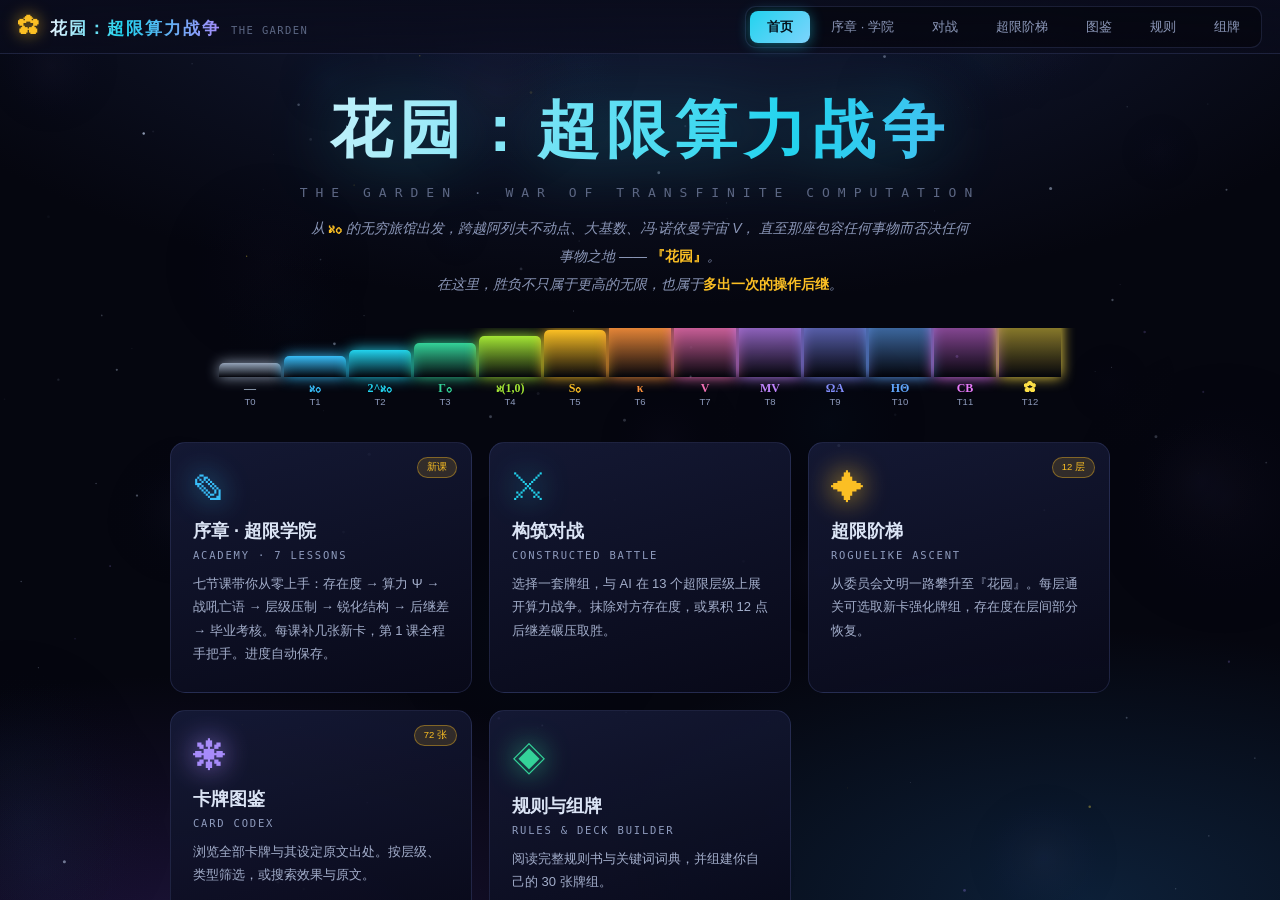
==== index.html @ df401ab4 "花园 · 超限算力战争：纯前端卡牌游戏完整源码 - 多文件开发版（index.html + js/ + css/ + assets/） - 单文件版 garden-standalone.html（可 " ====
<!DOCTYPE html>
<html lang="zh-CN">
<head>
<meta charset="UTF-8">
<meta name="viewport" content="width=device-width, initial-scale=1.0, maximum-scale=1.0, user-scalable=no">
<title>花园：超限算力战争 · The Garden</title>
<meta name="description" content="改编自「花园」系列设定集的超限层级卡牌对战游戏。从 ℵ₀ 攀升至『花园』，用层级压制与操作后继碾压对手。">
<link rel="stylesheet" href="css/main.css">
<link rel="stylesheet" href="css/cards.css">
<link rel="stylesheet" href="css/effects.css">
<link rel="stylesheet" href="css/motion.css">
</head>
<body>

<canvas id="stardust"></canvas>

<div id="app">

  <!-- ==================== 顶栏 ==================== -->
  <div class="topbar">
    <div class="brand">
      <span class="glyph">✿</span>
      <h1>花园：超限算力战争</h1>
      <span class="sub">THE GARDEN</span>
    </div>
    <nav class="navtabs">
      <button class="navtab on" data-view="home">首页</button>
      <button class="navtab" data-view="academy">序章 · 学院</button>
      <button class="navtab" data-view="battle">对战</button>
      <button class="navtab" data-view="tower">超限阶梯</button>
      <button class="navtab" data-view="codex">图鉴</button>
      <button class="navtab" data-view="rules">规则</button>
      <button class="navtab" data-view="builder">组牌</button>
    </nav>
  </div>

  <!-- ==================== 首页 ==================== -->
  <div class="view on view-home" id="viewHome">
    <div id="homeBody"></div>
  </div>

  <!-- ==================== 对战 ==================== -->
  <div class="view" id="viewBattle">
    <div class="arena">
      <div class="arena-main">

        <!-- 对手状态 -->
        <div class="pstat foe" id="pstatFoe"></div>

        <div class="board-wrap">
          <!-- 对手战场 -->
          <div class="board foe" id="boardFoe"></div>

          <!-- 后继天平 -->
          <div id="successorBeam">
            <div class="beam">
              <div class="beam-title">后 继 差 · 达 到 12 即 碾 压 获 胜</div>
              <div class="beam-track"></div>
              <div class="beam-side l" id="beamL"></div>
              <div class="beam-side r" id="beamR"></div>
              <div class="beam-zero"></div>
              <div class="beam-cap l" id="beamCapL">0</div>
              <div class="beam-cap r" id="beamCapR">0</div>
            </div>
          </div>

          <!-- 我方战场 -->
          <div class="board mine" id="boardMine"></div>
        </div>

        <!-- 我方状态 -->
        <div class="pstat mine" id="pstatMine"></div>

        <!-- 手牌 -->
        <div class="hand-dock">
          <div class="hand" id="hand"></div>
        </div>

        <!-- 操作区 -->
        <div class="action-dock" id="actionDock"></div>
      </div>

      <!-- 侧栏日志 -->
      <aside class="sidebar">
        <div class="side-head">
          <span>战 斗 记 录</span>
          <span style="font-size:9px;color:var(--txt-mut)">Ψ 算力</span>
        </div>
        <div class="log-list" id="logList"></div>
        <div class="side-foot">
          <button class="btn sm" onclick="openRulesQuick()">规则速查</button>
          <button class="btn sm" onclick="showKeywordHelp()">关键词</button>
        </div>
      </aside>
    </div>
  </div>

  <!-- ==================== 序章 · 超限学院 ==================== -->
  <div class="view view-tower" id="viewAcademy">
    <div id="academyHead" class="tower-head"></div>
    <div class="tower-path" id="academyPath"></div>
  </div>

  <!-- ==================== 超限阶梯 ==================== -->
  <div class="view view-tower" id="viewTower">
    <div id="towerHead" class="tower-head"></div>
    <div class="tower-path" id="towerPath"></div>
  </div>

  <!-- ==================== 图鉴 ==================== -->
  <div class="view view-codex" id="viewCodex">
    <div class="codex-bar" id="codexBar"></div>
    <div class="codex-grid" id="codexGrid"></div>
  </div>

  <!-- ==================== 规则 ==================== -->
  <div class="view view-codex" id="viewRules">
    <div id="rulebookBody" style="max-width:820px;margin:0 auto;padding-bottom:40px"></div>
  </div>

  <!-- ==================== 组牌 ==================== -->
  <div class="view" id="viewBuilder">
    <div class="deck-builder">
      <div class="pool-col">
        <div class="deck-head">
          <div>
            <div class="page-title">卡 池</div>
            <div class="page-desc">点击加入牌组（同卡最多 3 张）· 右键查看详情</div>
          </div>
          <div class="btn-row">
            <button class="btn sm" onclick="Builder.preset('silver')">银之网预设</button>
            <button class="btn sm" onclick="Builder.preset('grammar')">语法宇宙预设</button>
            <button class="btn sm" onclick="Builder.preset('garden')">花园神祇预设</button>
          </div>
        </div>
        <div class="pool-bar" id="builderBar"></div>
        <div class="pool-grid" id="builderPool"></div>
      </div>
      <div class="deck-panel">
        <div class="deck-head">
          <div class="page-title">我 的 牌 组</div>
          <div class="deck-count" id="builderCount">0 / 30</div>
        </div>
        <div class="deck-list" id="builderDeck"></div>
        <div class="deck-stats" id="builderStats"></div>
        <div class="deck-actions">
          <button class="btn sm" onclick="Builder.clear()">清空</button>
          <button class="btn sm" onclick="Builder.save();toast('牌组已保存','good')">保存</button>
          <button class="btn sm primary" onclick="showView('battle');openDeckSelect();">用此牌组对战</button>
        </div>
      </div>
    </div>
  </div>

</div><!-- /#app -->

<!-- 通用容器 -->
<div id="toastBox"></div>
<div id="modalMask" class="modal-mask"></div>
<div id="endOverlay" class="overlay-end">
  <div class="end-box" id="endBox"></div>
</div>

<!-- 脚本 -->
<script src="js/data/cards.js"></script>
<script src="js/core/engine.js"></script>
<script src="js/core/ai.js"></script>
<script src="js/art/procedural.js"></script>
<script src="js/ui/render.js"></script>
<script src="js/ui/battle.js"></script>
<script src="js/ui/codex.js"></script>
<script src="js/core/roguelike.js"></script>
<script src="js/core/academy.js"></script>
<script src="js/ui/motion.js"></script>
<script src="js/ui/coach.js"></script>
<script src="js/main.js"></script>

<script>
/* 侧栏快捷功能 */
function openRulesQuick() {
  const wrap = document.createElement('div');
  RULES.forEach(r => {
    const b = document.createElement('div');
    b.className = 'rule-block';
    b.innerHTML = '<h4>' + r.title + '</h4><p>' + r.body.replace(/【(.+?)】/g, '<b>$1</b>') + '</p>';
    wrap.appendChild(b);
  });
  openModal('规则速查', wrap);
}
function showKeywordHelp() {
  const wrap = document.createElement('div');
  const g = document.createElement('div');
  g.className = 'kw-list';
  Object.keys(KEYWORDS).forEach(k => {
    const i = document.createElement('div');
    i.className = 'kw-item';
    i.innerHTML = '<div class="k">' + k + '</div><div class="d">' + KEYWORDS[k] + '</div>';
    g.appendChild(i);
  });
  wrap.appendChild(g);
  openModal('关键词词典', wrap);
}
</script>

</body>
</html>
---- css/main.css ----
/* ============================================================
   《花园：超限算力战争》 主样式
   ============================================================ */

:root {
  --void:        #05060f;
  --void-2:      #0a0a1c;
  --panel:       rgba(14, 16, 34, 0.82);
  --panel-solid: #0e1022;
  --line:        rgba(120, 140, 220, 0.18);
  --line-bright: rgba(140, 170, 255, 0.42);

  --cyan:   #22d3ee;
  --violet: #a78bfa;
  --gold:   #fbbf24;
  --rose:   #fb7185;
  --green:  #34d399;

  --txt:     #dbe4f5;
  --txt-dim: #8b97b8;
  --txt-mut: #5c6784;

  --shadow-lo: 0 2px 12px rgba(0, 0, 0, .5);
  --shadow-hi: 0 12px 40px rgba(0, 0, 0, .65);
  --glow-cyan: 0 0 22px rgba(34, 211, 238, .45);

  --font-cn: "PingFang SC", "Hiragino Sans GB", "Microsoft YaHei", "Source Han Sans SC", "Noto Sans CJK SC", sans-serif;
  --font-math: "Cambria Math", "Latin Modern Math", "Times New Roman", Georgia, serif;
  --font-num: "SF Mono", "JetBrains Mono", Menlo, Consolas, monospace;
}

* { box-sizing: border-box; margin: 0; padding: 0; -webkit-tap-highlight-color: transparent; }

html, body {
  height: 100%;
  background: var(--void);
  color: var(--txt);
  font-family: var(--font-cn);
  overflow: hidden;
  font-size: 14px;
  -webkit-font-smoothing: antialiased;
}

body {
  background:
    radial-gradient(ellipse 120% 80% at 50% -10%, #17203f 0%, transparent 55%),
    radial-gradient(ellipse 90% 60% at 15% 105%, #1c1338 0%, transparent 50%),
    radial-gradient(ellipse 90% 60% at 85% 100%, #0d2038 0%, transparent 50%),
    var(--void);
}

#stardust { position: fixed; inset: 0; z-index: 0; pointer-events: none; opacity: .85; }
#app { position: relative; z-index: 1; height: 100%; display: flex; flex-direction: column; }

/* ============================ 顶栏 ============================ */
.topbar {
  height: 54px; flex: 0 0 54px;
  display: flex; align-items: center; gap: 18px;
  padding: 0 18px;
  background: linear-gradient(180deg, rgba(10, 12, 28, .96), rgba(10, 12, 28, .72));
  border-bottom: 1px solid var(--line);
  backdrop-filter: blur(14px);
  z-index: 40;
}
.brand { display: flex; align-items: baseline; gap: 10px; user-select: none; }
.brand .glyph {
  font-size: 22px; color: var(--gold);
  text-shadow: 0 0 16px rgba(251, 191, 36, .7);
  animation: bloom 5s ease-in-out infinite;
}
@keyframes bloom {
  0%, 100% { text-shadow: 0 0 14px rgba(251,191,36,.55); transform: rotate(0deg) scale(1); }
  50%      { text-shadow: 0 0 26px rgba(251,191,36,.95); transform: rotate(8deg) scale(1.09); }
}
.brand h1 {
  font-size: 17px; font-weight: 700; letter-spacing: 2px;
  background: linear-gradient(92deg, #e8f4ff, var(--cyan) 42%, var(--violet));
  -webkit-background-clip: text; background-clip: text; -webkit-text-fill-color: transparent;
}
.brand .sub { font-size: 10.5px; color: var(--txt-mut); letter-spacing: 1.4px; font-family: var(--font-num); }

.navtabs { display: flex; gap: 4px; margin-left: auto; background: rgba(0,0,0,.35); padding: 4px; border-radius: 11px; border: 1px solid var(--line); }
.navtab {
  padding: 7px 17px; border-radius: 8px; cursor: pointer; font-size: 13px;
  color: var(--txt-dim); border: none; background: transparent; font-family: inherit;
  transition: all .2s; white-space: nowrap;
}
.navtab:hover { color: var(--txt); background: rgba(255,255,255,.05); }
.navtab.on {
  color: #04121c; font-weight: 700;
  background: linear-gradient(135deg, var(--cyan), #7dd3fc);
  box-shadow: 0 2px 14px rgba(34,211,238,.4);
}

/* ============================ 通用按钮 ============================ */
.btn {
  padding: 9px 20px; border-radius: 9px; cursor: pointer;
  font-size: 13px; font-family: inherit; font-weight: 600;
  border: 1px solid var(--line-bright);
  background: linear-gradient(180deg, rgba(45,55,95,.85), rgba(24,30,58,.85));
  color: var(--txt); transition: all .18s; letter-spacing: .5px;
}
.btn:hover { border-color: var(--cyan); box-shadow: 0 0 16px rgba(34,211,238,.3); transform: translateY(-1px); }
/* 按下要有「沉下去」的实感 —— 只是回到原位，会让人不确定到底点没点上 */
.btn:active { transform: translateY(1px) scale(.975); }
.btn.primary {
  background: linear-gradient(135deg, var(--cyan), #0ea5e9);
  color: #04121c; border-color: transparent;
  box-shadow: 0 3px 18px rgba(34,211,238,.42);
}
.btn.primary:hover { box-shadow: 0 5px 26px rgba(34,211,238,.62); }
.btn.gold {
  background: linear-gradient(135deg, var(--gold), #f59e0b);
  color: #26170a; border-color: transparent;
  box-shadow: 0 3px 18px rgba(251,191,36,.4);
}
.btn.danger { background: linear-gradient(135deg, #be123c, #881337); color: #ffe4e6; border-color: transparent; }
.btn.sm { padding: 5px 12px; font-size: 11.5px; border-radius: 7px; }
.btn:disabled { opacity: .4; cursor: not-allowed; transform: none !important; box-shadow: none !important; }

/* ============================ 视图容器 ============================ */
.view {
  flex: 1; min-height: 0; display: none; position: relative;
  overflow-x: hidden; overflow-y: auto;
  overscroll-behavior: contain;
  scrollbar-width: thin;
  scrollbar-color: rgba(34,211,238,.42) rgba(255,255,255,.04);
}
.view.on { display: flex; flex-direction: column; }
/* 对战界面自行管理布局，禁用外层滚动 */
#viewBattle { overflow: hidden; }

/* ---------- 统一美化滚动条 ---------- */
.view::-webkit-scrollbar,
.pool-grid::-webkit-scrollbar,
.deck-list::-webkit-scrollbar,
.log-list::-webkit-scrollbar,
.modal-body::-webkit-scrollbar,
.codex-grid::-webkit-scrollbar {
  width: 9px; height: 9px;
}
.view::-webkit-scrollbar-track,
.pool-grid::-webkit-scrollbar-track,
.deck-list::-webkit-scrollbar-track,
.log-list::-webkit-scrollbar-track,
.modal-body::-webkit-scrollbar-track,
.codex-grid::-webkit-scrollbar-track {
  background: rgba(255,255,255,.035); border-radius: 6px;
}
.view::-webkit-scrollbar-thumb,
.pool-grid::-webkit-scrollbar-thumb,
.deck-list::-webkit-scrollbar-thumb,
.log-list::-webkit-scrollbar-thumb,
.modal-body::-webkit-scrollbar-thumb,
.codex-grid::-webkit-scrollbar-thumb {
  background: linear-gradient(180deg, rgba(34,211,238,.55), rgba(129,140,248,.5));
  border-radius: 6px; border: 2px solid transparent; background-clip: padding-box;
}
.view::-webkit-scrollbar-thumb:hover,
.pool-grid::-webkit-scrollbar-thumb:hover,
.deck-list::-webkit-scrollbar-thumb:hover,
.log-list::-webkit-scrollbar-thumb:hover,
.modal-body::-webkit-scrollbar-thumb:hover {
  background: linear-gradient(180deg, rgba(34,211,238,.9), rgba(129,140,248,.85));
  background-clip: padding-box;
}

/* ============================ 对战界面 ============================ */
.arena { flex: 1; min-height: 0; display: flex; gap: 0; }

.arena-main { flex: 1; min-width: 0; display: flex; flex-direction: column; position: relative; }

/* 对手 / 玩家 状态条 */
.pstat {
  display: flex; align-items: center; gap: 14px;
  padding: 8px 16px;
  background: linear-gradient(180deg, rgba(12,14,32,.9), rgba(12,14,32,.5));
  border-bottom: 1px solid var(--line);
  flex: 0 0 auto; position: relative;
}
.pstat.mine { border-bottom: none; border-top: 1px solid var(--line); background: linear-gradient(0deg, rgba(12,14,32,.9), rgba(12,14,32,.5)); }

.avatar {
  width: 42px; height: 42px; border-radius: 11px; flex: 0 0 42px;
  display: grid; place-items: center; font-size: 19px; font-weight: 700;
  border: 1.5px solid; position: relative; overflow: hidden;
  background: rgba(0,0,0,.4);
}
.avatar::after {
  content: ''; position: absolute; inset: 0;
  background: linear-gradient(135deg, transparent 40%, rgba(255,255,255,.14));
}
.pname { font-size: 13.5px; font-weight: 700; letter-spacing: .6px; }
.pmeta { font-size: 10.5px; color: var(--txt-mut); font-family: var(--font-num); margin-top: 2px; }

/* 存在度 */
.exist { display: flex; align-items: center; gap: 8px; min-width: 168px; }
.exist-val { font-family: var(--font-num); font-size: 19px; font-weight: 700; color: var(--rose); text-shadow: 0 0 12px rgba(251,113,133,.5); min-width: 34px; text-align: right; }
.exist-bar { flex: 1; height: 8px; border-radius: 5px; background: rgba(0,0,0,.55); overflow: hidden; border: 1px solid rgba(255,255,255,.09); position: relative; }
.exist-fill { height: 100%; border-radius: 4px; background: linear-gradient(90deg, #be123c, var(--rose)); transition: width .45s cubic-bezier(.2,.9,.3,1); box-shadow: 0 0 12px rgba(251,113,133,.55); }
.exist-bar.low .exist-fill { animation: pulse-red 1s ease-in-out infinite; }
@keyframes pulse-red { 0%,100% { opacity: 1; } 50% { opacity: .5; } }

/* 算力水晶 */
.mana { display: flex; align-items: center; gap: 7px; }
.mana-label { font-size: 11px; color: var(--txt-mut); font-family: var(--font-num); }
.crystals { display: flex; gap: 3px; }
.crystal {
  width: 13px; height: 17px; border-radius: 3px;
  background: rgba(255,255,255,.07); border: 1px solid rgba(255,255,255,.13);
  transition: all .22s;
}
.crystal.on {
  background: linear-gradient(180deg, #7dd3fc, #0284c7);
  border-color: #bae6fd;
  box-shadow: 0 0 10px rgba(56,189,248,.75);
}
.crystal.spent { background: rgba(255,255,255,.05); border-color: rgba(255,255,255,.1); }

/* 后继差 */
.succ-box { display: flex; align-items: center; gap: 8px; padding: 4px 11px; border-radius: 9px; background: rgba(0,0,0,.4); border: 1px solid var(--line); }
.succ-num { font-family: var(--font-num); font-size: 17px; font-weight: 800; color: var(--gold); text-shadow: 0 0 12px rgba(251,191,36,.55); }
.succ-track { width: 76px; height: 6px; border-radius: 4px; background: rgba(0,0,0,.6); overflow: hidden; }
.succ-fill { height: 100%; background: linear-gradient(90deg, #f59e0b, var(--gold)); transition: width .5s; box-shadow: 0 0 10px rgba(251,191,36,.6); }
.succ-lbl { font-size: 10px; color: var(--txt-mut); }

/* 战场 */
.board-wrap { flex: 1; min-height: 0; display: flex; flex-direction: column; position: relative; }
.board {
  flex: 1; min-height: 0; display: flex; align-items: center; justify-content: center;
  gap: 8px; padding: 12px 16px; position: relative;
}
.board.foe { border-bottom: 1px dashed rgba(120,140,220,.2); }
.board.mine { border-top: 1px dashed rgba(120,140,220,.2); }

/* 中央后继天平 */
#successorBeam {
  flex: 0 0 0; height: 0; position: relative;
}
.beam {
  position: absolute; left: 50%; top: -19px; transform: translateX(-50%);
  width: min(560px, 62vw); height: 38px; z-index: 5; pointer-events: none;
}
.beam-track {
  position: absolute; top: 17px; left: 0; right: 0; height: 4px;
  background: rgba(255,255,255,.07); border-radius: 3px; overflow: hidden;
}
.beam-zero { position: absolute; left: 50%; top: 11px; width: 1px; height: 16px; background: rgba(255,255,255,.32); transform: translateX(-50%); }
.beam-side { position: absolute; top: 12px; height: 14px; border-radius: 3px; transition: width .6s cubic-bezier(.2,.9,.3,1); }
.beam-side.l { right: 50%; background: linear-gradient(270deg, var(--cyan), rgba(34,211,238,.25)); box-shadow: -2px 0 14px rgba(34,211,238,.55); }
.beam-side.r { left: 50%; background: linear-gradient(90deg, var(--violet), rgba(167,139,250,.25)); box-shadow: 2px 0 14px rgba(167,139,250,.55); }
.beam-cap { position: absolute; top: 50%; transform: translateY(-50%); font-family: var(--font-num); font-size: 10px; font-weight: 700; }
.beam-cap.l { left: -6px; color: var(--cyan); }
.beam-cap.r { right: -6px; color: var(--violet); }
.beam-title {
  position: absolute; left: 50%; top: -3px; transform: translateX(-50%);
  font-size: 9.5px; letter-spacing: 2px; color: var(--txt-mut); white-space: nowrap;
  background: rgba(5,6,15,.85); padding: 0 8px; border-radius: 4px;
}

/* 手牌 */
.hand-dock { flex: 0 0 auto; height: 210px; position: relative; display: flex; align-items: flex-end; justify-content: center; padding-bottom: 8px; }
.hand { display: flex; justify-content: center; align-items: flex-end; gap: 0; height: 100%; padding-top: 30px; }
.hand .card { margin: 0 -14px; }
/* 悬停不再改 margin：负 margin 是叠放的关键，一动就会整排重排（justify-content:center
   会把整行推回去），鼠标在牌间来回抖。抬升与放大交给 motion/cards 里的 transform，
   纯视觉、不影响布局，点击目标也就不会因为悬停而跑掉。 */
.hand .card:hover { margin: 0 -14px; }

/* 右下操作区 */
.action-dock {
  position: absolute; right: 16px; bottom: 224px; z-index: 20;
  display: flex; flex-direction: column; gap: 8px; align-items: flex-end;
}
.op-counter {
  font-size: 10.5px; color: var(--txt-mut); font-family: var(--font-num);
  background: rgba(0,0,0,.55); padding: 4px 10px; border-radius: 7px; border: 1px solid var(--line);
}
.op-counter b { color: var(--cyan); font-size: 13px; }

/* ============================ 侧栏 ============================ */
.sidebar {
  flex: 0 0 292px; display: flex; flex-direction: column;
  background: linear-gradient(180deg, rgba(9,10,24,.92), rgba(9,10,24,.7));
  border-left: 1px solid var(--line);
  backdrop-filter: blur(9px);
}
.side-head {
  padding: 9px 14px; font-size: 11px; letter-spacing: 2.2px; color: var(--txt-mut);
  border-bottom: 1px solid var(--line); display: flex; justify-content: space-between; align-items: center;
  flex: 0 0 auto;
}
.log-list { flex: 1; overflow-y: auto; padding: 9px 12px; font-size: 11.5px; line-height: 1.65; }
.log-item { padding: 3px 0; border-bottom: 1px dashed rgba(255,255,255,.045); color: var(--txt-dim); animation: logIn .3s ease; }
@keyframes logIn { from { opacity: 0; transform: translateX(-8px); } to { opacity: 1; transform: none; } }
.log-item.turn      { color: var(--cyan); font-weight: 700; letter-spacing: 1px; margin-top: 6px; }
.log-item.play      { color: #c4b5fd; }
.log-item.attack    { color: #fda4af; }
.log-item.annihilate{ color: var(--gold); font-weight: 700; text-shadow: 0 0 10px rgba(251,191,36,.4); }
.log-item.successor { color: var(--gold); }
.log-item.tier      { color: #7dd3fc; }
.log-item.damage    { color: #fb7185; }
.log-item.paradox   { color: #f0abfc; font-weight: 700; text-shadow: 0 0 10px rgba(240,171,252,.45); }
.log-item.win       { color: var(--gold); font-weight: 800; font-size: 13px; text-shadow: 0 0 14px rgba(251,191,36,.6); }
.log-item.death     { color: #94a3b8; font-style: italic; }

.side-foot { flex: 0 0 auto; padding: 10px 12px; border-top: 1px solid var(--line); display: flex; gap: 7px; flex-wrap: wrap; }

/* 滚动条 */
::-webkit-scrollbar { width: 7px; height: 7px; }
::-webkit-scrollbar-track { background: rgba(0,0,0,.28); }
::-webkit-scrollbar-thumb { background: rgba(120,140,220,.28); border-radius: 4px; }
::-webkit-scrollbar-thumb:hover { background: rgba(140,170,255,.5); }

/* ============================ 通用面板 ============================ */
.panel {
  background: var(--panel); border: 1px solid var(--line); border-radius: 13px;
  backdrop-filter: blur(10px);
}
.page-title { font-size: 21px; font-weight: 700; letter-spacing: 1.6px; margin-bottom: 5px; }
.page-desc { font-size: 12.5px; color: var(--txt-dim); line-height: 1.75; }

/* ============================ 弹窗 ============================ */
.modal-mask {
  position: fixed; inset: 0; z-index: 200;
  background: rgba(2,3,10,.86); backdrop-filter: blur(7px);
  display: none; align-items: center; justify-content: center; padding: 24px;
}
.modal-mask.on { display: flex; animation: fadeIn .22s ease; }
@keyframes fadeIn { from { opacity: 0; } to { opacity: 1; } }
.modal {
  max-width: 780px; width: 100%; max-height: 88vh; overflow-y: auto;
  background: linear-gradient(165deg, #11142c, #08091a);
  border: 1px solid var(--line-bright); border-radius: 17px;
  box-shadow: var(--shadow-hi), 0 0 70px rgba(34,211,238,.1);
  animation: modalIn .3s cubic-bezier(.2,.9,.3,1);
}
@keyframes modalIn { from { opacity: 0; transform: translateY(24px) scale(.96); } to { opacity: 1; transform: none; } }
.modal-head {
  padding: 17px 22px 13px; border-bottom: 1px solid var(--line);
  display: flex; justify-content: space-between; align-items: flex-start; gap: 16px;
}
.modal-body { padding: 20px 22px; }
.modal-foot { padding: 14px 22px 18px; display: flex; gap: 10px; justify-content: flex-end; flex-wrap: wrap; }
.x-close {
  background: none; border: none; color: var(--txt-dim); font-size: 22px; cursor: pointer;
  line-height: 1; padding: 0 4px; transition: color .2s;
}
.x-close:hover { color: var(--rose); }

/* 选择按钮组 */
.choice-grid { display: grid; grid-template-columns: repeat(auto-fit, minmax(196px, 1fr)); gap: 11px; }
.choice-card {
  padding: 15px; border-radius: 11px; cursor: pointer; text-align: left;
  background: linear-gradient(160deg, rgba(38,46,84,.7), rgba(18,22,46,.7));
  border: 1px solid var(--line); transition: all .2s;
}
.choice-card:hover { border-color: var(--cyan); transform: translateY(-3px); box-shadow: 0 8px 28px rgba(34,211,238,.22); }
.choice-card .cc-t { font-size: 14px; font-weight: 700; margin-bottom: 5px; }
.choice-card .cc-d { font-size: 11.5px; color: var(--txt-dim); line-height: 1.6; }

/* ============================ 提示 toast ============================ */
#toastBox { position: fixed; top: 66px; left: 50%; transform: translateX(-50%); z-index: 300; display: flex; flex-direction: column; gap: 7px; align-items: center; pointer-events: none; }
.toast {
  padding: 9px 20px; border-radius: 9px; font-size: 12.5px;
  background: rgba(12,14,32,.96); border: 1px solid var(--line-bright);
  box-shadow: var(--shadow-hi); animation: toastIn .3s cubic-bezier(.2,.9,.3,1);
}
.toast.warn { border-color: var(--rose); color: #fecdd3; }
.toast.good { border-color: var(--green); color: #a7f3d0; }
@keyframes toastIn { from { opacity: 0; transform: translateY(-14px); } to { opacity: 1; transform: none; } }

/* ============================ 响应式 ============================ */
@media (max-width: 1120px) {
  .sidebar { flex-basis: 240px; }
}
@media (max-width: 860px) {
  .sidebar { display: none; }
  .brand h1 { font-size: 15px; }
  .navtab { padding: 6px 11px; font-size: 12px; }
}
---- css/cards.css ----
/* ============================================================
   卡牌样式 —— 深空抽象几何
   ============================================================ */

.card {
  --cw: 134px;
  --ch: calc(var(--cw) * 1.375);
  width: var(--cw); height: var(--ch);
  flex: 0 0 auto; position: relative;
  perspective: 900px;
  cursor: pointer; user-select: none;
  transition: transform .22s cubic-bezier(.2,.9,.3,1), margin .22s, filter .22s;
  --tier-color: #38bdf8;
  --tier-glow: rgba(56,189,248,.5);
}
.card.board-card { --cw: 104px; }
.card.mini { --cw: 84px; }
.card.large { --cw: 190px; }
.card.huge  { --cw: 236px; }

.card-inner {
  position: relative; width: 100%; height: 100%;
  transform-style: preserve-3d;
  border-radius: 10px;
  transition: box-shadow .22s;
}

/* ---------- 卡框 ---------- */
.card-frame {
  position: absolute; inset: 0;
  border-radius: 10px; overflow: hidden;
  background: linear-gradient(168deg, #141830 0%, #0a0b1a 52%, #101228 100%);
  border: 1.5px solid var(--tier-color);
  box-shadow:
    0 4px 16px rgba(0,0,0,.7),
    inset 0 0 0 1px rgba(255,255,255,.06),
    0 0 0 1px rgba(0,0,0,.6);
  display: flex; flex-direction: column;
  transition: border-color .22s, box-shadow .22s;
}
.card:hover .card-frame {
  box-shadow:
    0 12px 34px rgba(0,0,0,.8),
    0 0 26px var(--tier-glow),
    inset 0 0 0 1px rgba(255,255,255,.12);
}

/* 高层级：流光边框 */
.card.hi-tier .card-frame::before {
  content: ''; position: absolute; inset: -2px; z-index: 6; pointer-events: none;
  border-radius: 11px; padding: 2px;
  background: linear-gradient(115deg, transparent 20%, var(--tier-color) 46%, #fff 50%, var(--tier-color) 54%, transparent 80%);
  background-size: 300% 300%;
  -webkit-mask: linear-gradient(#000 0 0) content-box, linear-gradient(#000 0 0);
  -webkit-mask-composite: xor; mask-composite: exclude;
  animation: frameFlow 3.4s linear infinite;
  opacity: .9;
}
@keyframes frameFlow { 0% { background-position: 180% 50%; } 100% { background-position: -80% 50%; } }

/* ---------- 插画区 ---------- */
.card-art {
  position: relative; flex: 1 1 auto; min-height: 0; overflow: hidden;
  background: #05060f;
}
.card-art img,
.card-art .proc {
  position: absolute; inset: 0; width: 100%; height: 100%;
  object-fit: cover; display: block;
}
.card-art::after {
  content: ''; position: absolute; inset: 0; pointer-events: none;
  background:
    linear-gradient(180deg, rgba(5,6,15,.55) 0%, transparent 26%, transparent 60%, rgba(5,6,15,.92) 100%);
}
.card.hi-tier .card-art { box-shadow: inset 0 0 34px var(--tier-glow); }

/* ---------- 费用 ---------- */
.cost {
  position: absolute; top: -3px; left: -3px; z-index: 8;
  width: 27px; height: 27px; border-radius: 50%;
  display: grid; place-items: center;
  font-family: var(--font-num); font-size: 13.5px; font-weight: 800; color: #04121c;
  background: radial-gradient(circle at 33% 28%, #bae6fd, #0ea5e9 62%, #0369a1);
  box-shadow: 0 2px 9px rgba(2,132,199,.72), inset 0 0 0 1.5px rgba(255,255,255,.35);
  text-shadow: 0 1px 1px rgba(255,255,255,.28);
}
.card.board-card .cost, .card.mini .cost { display: none; }

/* ---------- 层级徽章 ----------
   原本 top/right:-3px 会让徽章探出卡片圆角被裁掉；符号长度从 1 字（κ）
   到 7 字（ℵ(1,0)）不等，固定 13px 会把 25px 徽章撑爆。改为贴边 + 按长度分档。 */
.tier-badge {
  position: absolute; top: 0; right: 0; z-index: 8;
  min-width: 25px; height: 25px; padding: 0 5px; border-radius: 7px;
  display: grid; place-items: center; white-space: nowrap;
  font-family: var(--font-math); font-size: 13px; font-weight: 700; color: #05060f;
  letter-spacing: -.2px;
  background: linear-gradient(150deg, #fff, var(--tier-color));
  box-shadow: 0 2px 9px var(--tier-glow), inset 0 0 0 1px rgba(255,255,255,.5);
}
.tier-badge.sym-md { font-size: 11px;   padding: 0 4px; letter-spacing: -.4px; }
.tier-badge.sym-lg { font-size: 9.5px;  padding: 0 3px; letter-spacing: -.5px; }
.tier-badge.sym-xl { font-size: 8.5px;  padding: 0 2px; letter-spacing: -.6px; }
.card.board-card .tier-badge, .card.mini .tier-badge {
  min-width: 20px; height: 20px; font-size: 11px; border-radius: 5px;
}
.card.board-card .tier-badge.sym-md, .card.mini .tier-badge.sym-md { font-size: 9.5px; }
.card.board-card .tier-badge.sym-lg, .card.mini .tier-badge.sym-lg { font-size: 8px; }
.card.board-card .tier-badge.sym-xl, .card.mini .tier-badge.sym-xl { font-size: 7px; }

/* 延展加成：徽章带一圈呼吸光晕 + 内侧小三角，明确「层级被整体抬升了」。
   三角画在徽章内部，避免像外挂 ↑ 那样被卡片 overflow 裁掉。 */
.card.tier-boosted .tier-badge {
  box-shadow: 0 2px 9px var(--tier-glow), inset 0 0 0 1px rgba(255,255,255,.5),
              0 0 0 2px rgba(52,211,153,.85), 0 0 14px rgba(52,211,153,.55);
  animation: tierBoostPulse 1.9s ease-in-out infinite;
}
.card.tier-boosted .tier-badge::after {
  content: ''; position: absolute; left: 2px; bottom: 2px;
  width: 0; height: 0;
  border-left: 3px solid transparent; border-right: 3px solid transparent;
  border-bottom: 5px solid rgba(6,80,58,.9);
}
@keyframes tierBoostPulse {
  0%, 100% { filter: brightness(1); }
  50%      { filter: brightness(1.28); }
}
@media (prefers-reduced-motion: reduce) {
  .card.tier-boosted .tier-badge { animation: none; }
}

/* ---------- 名称条 ---------- */
.name-bar {
  flex: 0 0 auto; padding: 4px 6px 3px; text-align: center;
  background: linear-gradient(180deg, rgba(10,12,28,.5), rgba(6,7,18,.94));
  border-top: 1px solid rgba(255,255,255,.09);
  border-bottom: 1px solid rgba(255,255,255,.06);
}
.card-name {
  font-size: 10.5px; font-weight: 700; letter-spacing: .3px; line-height: 1.25;
  color: #eaf2ff; text-shadow: 0 1px 3px rgba(0,0,0,.9);
  overflow: hidden; text-overflow: ellipsis; white-space: nowrap;
  display: block;
}
.card.large .card-name, .card.huge .card-name { font-size: 14px; white-space: normal; }
.card-name-en {
  font-size: 7px; color: var(--txt-mut); letter-spacing: .55px;
  overflow: hidden; text-overflow: ellipsis; white-space: nowrap; display: block; margin-top: 1px;
  font-family: var(--font-num); text-transform: uppercase;
}
.card.large .card-name-en, .card.huge .card-name-en { font-size: 9.5px; }

/* ---------- 类型行 ---------- */
.type-line {
  flex: 0 0 auto; text-align: center; font-size: 8px; letter-spacing: 2.4px;
  padding: 2px 0; color: var(--txt-mut);
  background: rgba(0,0,0,.35);
}
.card.large .type-line, .card.huge .type-line { font-size: 10px; letter-spacing: 3.5px; padding: 3px 0; }

/* ---------- 效果文本 ---------- */
.text-box {
  flex: 1 1 auto; min-height: 0; overflow: hidden;
  padding: 4px 6px 5px; font-size: 8.6px; line-height: 1.42;
  color: #c7d2e8; text-align: center;
  background: linear-gradient(180deg, rgba(6,7,18,.9), rgba(10,12,28,.96));
  display: flex; align-items: center; justify-content: center;
}
.card.large .text-box, .card.huge .text-box { font-size: 12px; line-height: 1.65; padding: 9px 12px; }
/* 文本统一包在一层内联容器里，保证走正常的内联换行流（见 render.js） */
.text-box .tb-in {
  min-width: 0; max-width: 100%;
  overflow-wrap: anywhere; word-break: break-word;
}
.text-box b { color: var(--gold); font-weight: 700; white-space: nowrap; }
.text-box .kw { color: var(--cyan); font-weight: 700; white-space: nowrap; }
/* 小尺寸卡：文本截断到 4 行并以省略号收尾，避免硬裁切出现半截字。
   坑点：text-box 是 flex 项，浏览器会把 display:-webkit-box 强制 blockify 成
   flow-root，导致 -webkit-line-clamp 静默失效（实测第 5 行被切成半行）。
   因此把夹取放到内层 .tb-in —— 它不是 flex 项，-webkit-box 得以保留。 */
.card.mini .text-box, .card.board-card .text-box {
  font-size: 8px; line-height: 1.32;
  display: block;
  overflow: hidden;
}
.card.mini .text-box .tb-in, .card.board-card .text-box .tb-in {
  display: -webkit-box; -webkit-box-orient: vertical; -webkit-line-clamp: 4;
  overflow: hidden;
  overflow-wrap: anywhere; word-break: break-word;
}

/* ---------- 数值 ---------- */
.stats {
  flex: 0 0 auto; height: 23px; display: flex; align-items: stretch;
  font-family: var(--font-num); font-weight: 800; font-size: 14px;
  position: relative; z-index: 4;
}
.stat {
  flex: 1; display: grid; place-items: center; position: relative;
  text-shadow: 0 1px 3px rgba(0,0,0,.9);
}
.stat.atk {
  color: #fde68a;
  background: linear-gradient(180deg, rgba(120,53,15,.5), rgba(69,26,3,.72));
  border-top: 1px solid rgba(251,191,36,.3);
}
.stat.hp {
  color: #fda4af;
  background: linear-gradient(180deg, rgba(120,20,45,.5), rgba(60,6,20,.72));
  border-top: 1px solid rgba(251,113,133,.3);
}
.stat.only {
  color: #7dd3fc; flex: 1;
  background: linear-gradient(180deg, rgba(12,74,110,.5), rgba(6,32,52,.72));
  border-top: 1px solid rgba(125,211,252,.3);
  font-size: 11px; letter-spacing: 1px;
}
.card.mini .stat, .card.board-card .stat { font-size: 12px; }
.card.mini .stat.only, .card.board-card .stat.only { font-size: 9px; }

/* 攻防变化：短暂高亮 */
.stat.buffed { animation: statPop .6s ease; }
@keyframes statPop {
  0% { transform: scale(1); } 40% { transform: scale(1.35); filter: brightness(1.7); } 100% { transform: scale(1); }
}
.stat.hurt { animation: statHurt .45s ease; }
@keyframes statHurt {
  0%,100% { background-color: transparent; } 40% { background-color: rgba(239,68,68,.65); }
}

/* ---------- 关键词标签 ---------- */
/* 改为正常文档流：此前用 absolute 浮在效果文本上方，会遮住文字底部 */
.kw-tags {
  flex: 0 0 auto; position: relative; z-index: 5;
  display: flex; gap: 2px; justify-content: center; flex-wrap: wrap;
  padding: 3px 4px 4px; pointer-events: none;
  background: linear-gradient(180deg, rgba(0,0,0,.18), rgba(0,0,0,.42));
  border-top: 1px solid rgba(255,255,255,.05);
}
.kw-tag {
  font-size: 7px; padding: 1px 4px; border-radius: 3px; letter-spacing: .5px;
  background: rgba(0,0,0,.75); border: 1px solid var(--tier-color); color: var(--tier-color);
  white-space: nowrap;
}
.card.mini .kw-tag, .card.board-card .kw-tag { font-size: 6.5px; padding: 0 3px; }

/* ============================ 状态类 ============================ */
.card.selected .card-frame {
  border-color: var(--gold) !important;
  box-shadow: 0 0 30px rgba(251,191,36,.75), 0 14px 40px rgba(0,0,0,.85) !important;
  transform: translateY(-10px);
}
.card.selected { z-index: 30; }

.card.can-attack .card-frame {
  border-color: var(--green);
  box-shadow: 0 0 18px rgba(52,211,153,.6), 0 5px 18px rgba(0,0,0,.75);
  animation: readyGlow 2.1s ease-in-out infinite;
}
@keyframes readyGlow {
  0%, 100% { box-shadow: 0 0 13px rgba(52,211,153,.42), 0 5px 18px rgba(0,0,0,.75); }
  50%      { box-shadow: 0 0 26px rgba(52,211,153,.85), 0 5px 18px rgba(0,0,0,.75); }
}
.card.can-attack::after {
  content: ''; position: absolute; left: 50%; top: -9px; transform: translateX(-50%);
  border-left: 6px solid transparent; border-right: 6px solid transparent;
  border-bottom: 8px solid var(--green);
  filter: drop-shadow(0 0 5px rgba(52,211,153,.9));
  animation: bob 1.4s ease-in-out infinite; z-index: 9;
}
@keyframes bob { 0%,100% { transform: translateX(-50%) translateY(0); } 50% { transform: translateX(-50%) translateY(-4px); } }

.card.targetable .card-frame {
  border-color: var(--rose) !important;
  animation: targetPulse 1.1s ease-in-out infinite;
  cursor: crosshair;
}
@keyframes targetPulse {
  0%,100% { box-shadow: 0 0 12px rgba(251,113,133,.5), 0 5px 18px rgba(0,0,0,.75); }
  50%     { box-shadow: 0 0 30px rgba(251,113,133,.95), 0 5px 18px rgba(0,0,0,.75); }
}
.card.targetable::after {
  content: '◎'; position: absolute; top: 50%; left: 50%;
  transform: translate(-50%,-50%); font-size: 30px; color: var(--rose);
  text-shadow: 0 0 16px rgba(251,113,133,.95); z-index: 9; pointer-events: none;
  animation: bob 1.1s ease-in-out infinite;
}

.card.unplayable { filter: grayscale(.72) brightness(.6); cursor: not-allowed; }
.card.unplayable:hover { transform: none; }
.card.unplayable .card-frame { box-shadow: 0 3px 12px rgba(0,0,0,.7); }

.card.just-summoned { animation: summonIn .48s cubic-bezier(.2,.9,.3,1); }
@keyframes summonIn {
  0%   { opacity: 0; transform: scale(.35) rotateX(55deg) translateY(28px); filter: brightness(2.6); }
  60%  { opacity: 1; transform: scale(1.09) rotateX(0) translateY(0); filter: brightness(1.5); }
  100% { opacity: 1; transform: scale(1); filter: brightness(1); }
}
.card.dying { animation: dieOut .5s ease forwards; pointer-events: none; }
@keyframes dieOut {
  0%   { opacity: 1; transform: scale(1); filter: brightness(1); }
  35%  { opacity: 1; transform: scale(1.14); filter: brightness(3.2) saturate(2.4); }
  100% { opacity: 0; transform: scale(.35) rotate(18deg); filter: brightness(0) blur(9px); }
}
.card.annihilating { animation: annihOut .62s cubic-bezier(.3,.9,.3,1) forwards; pointer-events: none; }
@keyframes annihOut {
  0%   { opacity: 1; filter: brightness(1); transform: scale(1); }
  22%  { opacity: 1; filter: brightness(4) saturate(0); transform: scale(1.2); }
  100% { opacity: 0; filter: brightness(6) saturate(0); transform: scale(.15) rotateX(90deg); }
}
.card.hit { animation: hitShake .38s ease; }
@keyframes hitShake {
  0%,100% { transform: translate(0,0); }
  20% { transform: translate(-6px, 2px) rotate(-2.5deg); }
  45% { transform: translate(6px, -2px) rotate(2.5deg); }
  70% { transform: translate(-3px, 1px) rotate(-1deg); }
}
/* 突进用带回弹的曲线：默认 ease 冲得太平，挥出去收回来会显得发僵 */
.card.attacking { animation: lungeAttack .46s cubic-bezier(.34, 1.26, .64, 1); z-index: 25; }
@keyframes lungeAttack {
  0%   { transform: translate(0,0) scale(1); }
  40%  { transform: translate(0, 34px) scale(1.13); }
  100% { transform: translate(0,0) scale(1); }
}
.card.attacking-up { animation: lungeUp .46s cubic-bezier(.34, 1.26, .64, 1); z-index: 25; }
@keyframes lungeUp {
  0%   { transform: translate(0,0) scale(1); }
  40%  { transform: translate(0, -34px) scale(1.13); }
  100% { transform: translate(0,0) scale(1); }
}
.card.ascend-fx { animation: ascendFx .68s ease; z-index: 25; }
@keyframes ascendFx {
  0%   { transform: scale(1); filter: brightness(1); }
  45%  { transform: scale(1.22) translateY(-14px); filter: brightness(2.5) drop-shadow(0 0 26px var(--tier-color)); }
  100% { transform: scale(1); filter: brightness(1); }
}

/* 手牌扇形 */
.hand .card {
  transform-origin: bottom center;
  transition: transform .22s cubic-bezier(.2,.9,.3,1), margin .22s;
}
/* 悬停热区向下补 36px：卡牌抬起后底部会空出一条缝，
   指针落在缝里就会「抬起→离开→落下→再抬起」地抖。
   补一段透明热区把缝接上，悬停与点击才稳。 */
.hand .card::before {
  content: ''; position: absolute; left: 0; right: 0;
  bottom: -36px; height: 36px; z-index: -1;
}
.hand .card:hover {
  transform: translateY(-26px) scale(1.16);
  z-index: 50;
}
.hand .card.playable-glow .card-frame {
  box-shadow: 0 0 20px var(--tier-glow), 0 6px 20px rgba(0,0,0,.8);
}

/* 卡背 */
.card-back .card-frame {
  background:
    repeating-linear-gradient(45deg, rgba(56,189,248,.055) 0 7px, transparent 7px 14px),
    linear-gradient(165deg, #101a38, #060812 60%, #140f2a);
  border-color: rgba(120,160,255,.35);
  display: grid; place-items: center;
}
.card-back .glyph {
  font-size: 38px; color: var(--gold); opacity: .82;
  text-shadow: 0 0 26px rgba(251,191,36,.65);
  animation: bloom 5s ease-in-out infinite;
}
.card-back .card-art { display: none; }

/* 空槽位 */
.slot-empty {
  width: 104px; height: 143px; flex: 0 0 auto;
  border: 1.5px dashed rgba(120,140,220,.16); border-radius: 10px;
  display: grid; place-items: center; color: rgba(120,140,220,.2); font-size: 19px;
  transition: all .2s;
}
.board:not(.full) .slot-empty:hover { border-color: rgba(34,211,238,.4); color: rgba(34,211,238,.45); }

/* 目标选择提示条 */
.target-banner {
  position: absolute; top: 8px; left: 50%; transform: translateX(-50%); z-index: 60;
  padding: 7px 18px; border-radius: 9px; font-size: 12.5px;
  background: rgba(159,18,57,.94); border: 1px solid var(--rose);
  box-shadow: 0 0 24px rgba(251,113,133,.45);
  animation: bannerIn .25s ease; white-space: nowrap;
}
.target-banner .esc { color: #fecdd3; opacity: .75; font-size: 11px; margin-left: 8px; }
@keyframes bannerIn { from { opacity: 0; transform: translateX(-50%) translateY(-10px); } to { opacity: 1; transform: translateX(-50%); } }

/* 卡牌悬浮详情（图鉴大图） */
.card-detail-row { display: flex; gap: 26px; align-items: flex-start; flex-wrap: wrap; }
.card-detail-row .card { cursor: default; }
.detail-info { flex: 1; min-width: 260px; }
.detail-info h3 { font-size: 18px; margin-bottom: 3px; }
.detail-info .en-name { font-family: var(--font-num); font-size: 11px; color: var(--txt-mut); letter-spacing: 1.2px; margin-bottom: 14px; text-transform: uppercase; }
.detail-meta { display: flex; gap: 8px; flex-wrap: wrap; margin-bottom: 14px; }
.chip {
  font-size: 11px; padding: 3px 10px; border-radius: 20px;
  background: rgba(255,255,255,.06); border: 1px solid var(--line);
}
.chip.tier { border-color: var(--tier-color); color: var(--tier-color); font-weight: 700; }
.detail-effect {
  padding: 13px 15px; border-radius: 10px; font-size: 13px; line-height: 1.8;
  background: rgba(0,0,0,.32); border-left: 3px solid var(--tier-color); margin-bottom: 14px;
}
.detail-lore {
  font-size: 12.5px; line-height: 1.9; color: var(--txt-dim); font-style: italic;
  padding: 13px 16px 13px 18px; border-radius: 10px;
  background: linear-gradient(135deg, rgba(251,191,36,.05), rgba(167,139,250,.05));
  border: 1px solid rgba(251,191,36,.16);
  border-left: 2.5px solid rgba(251,191,36,.42);
  position: relative;
}
/* 引号由 JS 统一包裹，此处不再用伪元素叠加，避免与原文自带的「重叠 */
.detail-lore .q { color: rgba(251,191,36,.45); font-style: normal; font-size: 15px; }
.detail-src { font-size: 10.5px; color: var(--txt-mut); margin-top: 8px; text-align: right; font-style: normal; font-family: var(--font-num); }
---- css/effects.css ----
/* ============================================================
   特效 / 视图专属样式
   ============================================================ */

/* ============================ 首页 ============================ */
.view-home {
  /* 主轴不能用 center：内容比视口高时，flex 居中会把顶部推到容器之外
     （被顶栏盖住且滚动条拉不回来）。改为起始对齐 + auto margin 安全居中。 */
  align-items: center; justify-content: flex-start;
  overflow-y: auto; padding: 34px 24px 60px;
}
.home-hero {
  text-align: center; max-width: 940px; width: 100%;
  /* 有余量时垂直居中；内容超高时 auto margin 按 0 处理，顶部始终可滚动到 */
  margin-block: auto;
}
.home-title {
  font-size: clamp(30px, 6.6vw, 62px); font-weight: 800; letter-spacing: 7px; line-height: 1.34;
  background: linear-gradient(100deg, #f8fbff 0%, var(--cyan) 30%, var(--violet) 62%, var(--gold) 100%);
  -webkit-background-clip: text; background-clip: text; -webkit-text-fill-color: transparent;
  filter: drop-shadow(0 4px 34px rgba(34,211,238,.34));
  margin-bottom: 6px; padding-bottom: 8px;
}
.home-en {
  font-family: var(--font-num); font-size: clamp(9px, 1.7vw, 13px);
  letter-spacing: clamp(2px, 1vw, 8px); color: var(--txt-mut);
  text-transform: uppercase; margin-bottom: 14px;
}
.home-tagline {
  font-size: 14px; color: var(--txt-dim); line-height: 2; max-width: 660px; margin: 0 auto 30px;
  font-style: italic;
}
.home-tagline b { color: var(--gold); font-style: normal; }

.home-modes { display: grid; grid-template-columns: repeat(auto-fit, minmax(268px, 1fr)); gap: 17px; margin-bottom: 30px; }
.mode-card {
  position: relative; padding: 26px 22px; border-radius: 15px; cursor: pointer;
  background: linear-gradient(165deg, rgba(22,27,56,.9), rgba(9,10,26,.9));
  border: 1px solid var(--line); overflow: hidden;
  transition: transform .28s cubic-bezier(.2,.9,.3,1), box-shadow .28s, border-color .28s;
  text-align: left;
}
.mode-card::before {
  content: ''; position: absolute; inset: 0; opacity: 0; transition: opacity .28s;
  background: radial-gradient(circle at var(--mx,50%) var(--my,50%), var(--mc, rgba(34,211,238,.18)), transparent 62%);
}
.mode-card:hover { transform: translateY(-7px); border-color: var(--cyan); box-shadow: 0 20px 54px rgba(0,0,0,.6), 0 0 34px rgba(34,211,238,.2); }
.mode-card:hover::before { opacity: 1; }
.mode-icon {
  font-size: 34px; margin-bottom: 11px; display: block; position: relative;
  filter: drop-shadow(0 0 14px currentColor);
  transition: transform .38s cubic-bezier(.34,1.3,.64,1), filter .3s;
}
.mode-card:hover .mode-icon { transform: translateY(-3px) scale(1.08); filter: drop-shadow(0 0 22px currentColor) brightness(1.2); }
.mode-title { font-size: 18px; font-weight: 700; margin-bottom: 6px; position: relative; }
/* 小字原本用 --txt-mut (#5c6784)，在深蓝底上对比度不足 3:1，几乎糊成一片。 */
.mode-en {
  font-family: var(--font-num); font-size: 10.5px; letter-spacing: 1.8px;
  color: #8e9bbd; margin-bottom: 11px; text-transform: uppercase; position: relative;
}
.mode-desc { font-size: 13px; color: #a3aecb; line-height: 1.8; position: relative; }
.mode-card:hover .mode-en { color: var(--cyan); }
.mode-card:hover .mode-desc { color: #c3cde4; }
.mode-badge {
  position: absolute; top: 14px; right: 14px; font-size: 9.5px; padding: 3px 9px; border-radius: 20px;
  background: rgba(251,191,36,.14); border: 1px solid rgba(251,191,36,.4); color: var(--gold);
}

/* 层级阶梯展示 */
.ladder-strip {
  display: flex; gap: 3px; justify-content: center; align-items: flex-end;
  height: 88px; margin-bottom: 26px; flex-wrap: nowrap; overflow-x: auto; padding-bottom: 4px;
}
.ladder-step {
  flex: 0 0 auto; width: 62px; text-align: center; cursor: pointer; transition: all .25s;
  border-radius: 6px 6px 0 0; padding-bottom: 4px; position: relative;
}
.ladder-step .lb {
  width: 100%; border-radius: 5px 5px 0 0;
  background: linear-gradient(180deg, var(--lc), rgba(0,0,0,.25));
  box-shadow: 0 0 14px var(--lc); transition: height .3s, filter .25s;
  margin: 0 auto 4px;
}
.ladder-step:hover .lb { filter: brightness(1.5); }
.ladder-step .lt { font-size: 9.5px; color: #8e9bbd; line-height: 1.3; transition: color .25s; }
.ladder-step .ls {
  font-family: var(--font-math); font-size: 12px; font-weight: 700; color: var(--lc);
  overflow: hidden; white-space: nowrap; max-width: 100%;
}
.ladder-step:hover .lt { color: var(--txt); }

/* ============================ 图鉴 ============================ */
.view-codex { padding: 18px 22px; overflow-y: auto; }
.codex-bar {
  display: flex; gap: 9px; align-items: center; flex-wrap: wrap; margin-bottom: 15px;
  position: sticky; top: 0; z-index: 20; padding: 10px 0;
  background: linear-gradient(180deg, var(--void) 62%, transparent);
}
.codex-search {
  flex: 1; min-width: 180px; max-width: 300px; padding: 8px 13px; border-radius: 9px;
  background: rgba(0,0,0,.45); border: 1px solid var(--line); color: var(--txt);
  font-family: inherit; font-size: 12.5px; outline: none;
}
.codex-search:focus { border-color: var(--cyan); box-shadow: 0 0 14px rgba(34,211,238,.22); }
.filter-chip {
  padding: 6px 13px; border-radius: 20px; font-size: 11.5px; cursor: pointer;
  background: rgba(255,255,255,.045); border: 1px solid var(--line); color: var(--txt-dim);
  transition: all .18s; white-space: nowrap;
}
.filter-chip:hover { border-color: var(--cyan); color: var(--txt); }
.filter-chip.on { background: var(--cyan); color: #04121c; border-color: var(--cyan); font-weight: 700; }

.codex-grid { padding-bottom: 40px; }
.codex-section { margin-bottom: 24px; }
.codex-cards {
  display: grid; grid-template-columns: repeat(auto-fit, 134px);
  gap: 16px 12px; justify-content: center; padding: 4px 0 8px;
}
.codex-group { width: 100%; display: flex; align-items: center; gap: 12px; margin: 0 0 10px; padding-bottom: 7px; border-bottom: 1px solid var(--line); position: relative; }
.codex-group::after {
  content: ''; position: absolute; left: 0; bottom: -1px; width: 130px; height: 1px;
  background: linear-gradient(90deg, var(--lc, var(--cyan)), transparent);
}
.codex-group .cg-sym {
  /* 与 fitGlyph 里「48px 符号方框」的设计口径保持一致；
     此前缩到 44px 会把 2^ℵ₀ 这类宽记号再切掉 1px。 */
  font-family: var(--font-math); font-size: 20px; font-weight: 700; width: 48px; text-align: center;
  flex: 0 0 48px;
  /* 宽记号兜底：字号由 fitGlyph 自动降号 */
  overflow: hidden; white-space: nowrap; box-sizing: border-box;
}
.codex-group .cg-n { font-size: 14px; font-weight: 700; }
.codex-group .cg-d { font-size: 11px; color: #8e9bbd; line-height: 1.6; }

/* ============================ 爬塔 ============================ */
.view-tower { padding: 18px 22px; overflow-y: auto; }

/* 头 / 主体统一栏宽。
   注意：父级是 flex column，margin:0 auto 会让交叉轴不再拉伸，
   必须显式给 width:100% 才能真正撑到 max-width（此前实测只有 560px）。 */
.tower-head, .tower-path { width: 100%; max-width: 820px; margin: 0 auto; }
.tower-head { margin-bottom: 18px; }
.tower-path { display: flex; flex-direction: column; gap: 11px; padding-bottom: 50px; }

/* ---------- 标题行 + 存档指示 ---------- */
.th-row { display: flex; align-items: center; gap: 14px; flex-wrap: wrap; }
.th-row .page-title { margin-bottom: 0; }
.save-chip {
  display: inline-flex; align-items: center; gap: 6px;
  font-size: 10px; padding: 4px 11px; border-radius: 20px; white-space: nowrap;
  color: var(--green); background: rgba(52,211,153,.1);
  border: 1px solid rgba(52,211,153,.32);
  font-family: var(--font-num); letter-spacing: .4px;
}
.save-chip i {
  width: 6px; height: 6px; border-radius: 50%; background: var(--green);
  box-shadow: 0 0 8px var(--green); animation: saveBlink 2.4s ease-in-out infinite;
}
@keyframes saveBlink { 0%,100% { opacity: 1; } 50% { opacity: .35; } }
.save-chip.bad { color: var(--rose); background: rgba(251,113,133,.1); border-color: rgba(251,113,133,.4); }
.save-chip.bad i { background: var(--rose); box-shadow: 0 0 8px var(--rose); animation: none; }

/* ---------- 攀升进度条 ---------- */
.climb-rail {
  margin-top: 14px; padding: 13px 16px 12px; border-radius: 13px;
  background: linear-gradient(100deg, rgba(16,21,46,.8), rgba(9,11,26,.62));
  border: 1px solid var(--line);
}
.cr-top { display: flex; align-items: baseline; justify-content: space-between; margin-bottom: 9px; }
.cr-lb { font-size: 9.5px; letter-spacing: 2.4px; color: var(--txt-mut); }
.cr-v { font-family: var(--font-num); font-size: 13px; font-weight: 800; color: var(--gold); text-shadow: 0 0 12px rgba(251,191,36,.45); }
.cr-track { height: 7px; border-radius: 20px; overflow: hidden; background: rgba(0,0,0,.5); border: 1px solid rgba(255,255,255,.06); }
.cr-fill {
  height: 100%; border-radius: 20px; transition: width .7s cubic-bezier(.2,.9,.3,1);
  background: linear-gradient(90deg, var(--cyan), #a78bfa 55%, var(--gold));
  box-shadow: 0 0 14px rgba(251,191,36,.5); position: relative;
}
.cr-fill::after {
  content: ''; position: absolute; inset: 0;
  background: linear-gradient(100deg, transparent 20%, rgba(255,255,255,.5) 50%, transparent 80%);
  background-size: 220% 100%; animation: railShine 2.8s linear infinite;
}
@keyframes railShine { from { background-position: 120% 0; } to { background-position: -120% 0; } }
.cr-ticks { display: flex; gap: 4px; margin-top: 9px; }
.cr-tick { flex: 1; height: 3px; border-radius: 3px; background: rgba(255,255,255,.08); transition: background .4s, box-shadow .4s; }
.cr-tick.on { background: var(--lc, var(--gold)); box-shadow: 0 0 8px var(--lc, var(--gold)); }
.cr-tick.cur { background: var(--cyan); box-shadow: 0 0 10px var(--cyan); animation: tickPulse 1.6s ease-in-out infinite; }
@keyframes tickPulse { 0%,100% { opacity: 1; } 50% { opacity: .4; } }

/* ---------- 层级节点 ---------- */
.tower-node {
  display: flex; align-items: center; gap: 15px; padding: 14px 18px; border-radius: 13px;
  background: linear-gradient(100deg, rgba(20,25,52,.85), rgba(10,12,28,.7));
  border: 1px solid var(--line); position: relative; cursor: pointer;
  transition: transform .28s cubic-bezier(.2,.9,.3,1), box-shadow .28s, border-color .28s, opacity .28s;
}
/* 层间连接线 */
.tower-node::before {
  content: ''; position: absolute; left: 41px; top: -11px; width: 2px; height: 11px;
  background: var(--line-bright); border-radius: 2px;
}
.tower-node:first-child::before { display: none; }
.tower-node.cleared::before { background: var(--gold); box-shadow: 0 0 7px rgba(251,191,36,.6); }
.tower-node:hover { border-color: var(--cyan); transform: translateX(6px); box-shadow: 0 8px 30px rgba(0,0,0,.55); }
.tower-node.locked { opacity: .4; cursor: not-allowed; }
.tower-node.locked:hover { transform: none; border-color: var(--line); box-shadow: none; }
.tower-node.cleared {
  border-color: rgba(251,191,36,.45);
  background: linear-gradient(100deg, rgba(60,45,12,.6), rgba(20,16,6,.5));
}
/* 已通关：左侧金色贯条 */
.tower-node.cleared::after {
  content: ''; position: absolute; left: 0; top: 12%; width: 3px; height: 76%;
  border-radius: 0 3px 3px 0; background: linear-gradient(180deg, var(--gold), rgba(251,191,36,.25));
  box-shadow: 0 0 12px rgba(251,191,36,.55);
}
.tower-node.current { border-color: var(--cyan); animation: nodeGlow 2.2s ease-in-out infinite; }
@keyframes nodeGlow { 0%,100% { box-shadow: 0 0 16px rgba(34,211,238,.22); } 50% { box-shadow: 0 0 34px rgba(34,211,238,.5); } }
.tower-node.boss { border-color: rgba(251,113,133,.5); background: linear-gradient(100deg, rgba(60,12,28,.7), rgba(20,6,12,.55)); }

.tn-glyph {
  width: 48px; height: 48px; flex: 0 0 48px; border-radius: 12px; display: grid; place-items: center;
  font-size: 23px; background: rgba(0,0,0,.42); border: 1px solid var(--line-bright);
  /* 符号绝不越框：字号由 fitGlyph 自动降号，此处兜底裁切 */
  overflow: hidden; white-space: nowrap; padding: 0 2px; box-sizing: border-box;
}
.tower-node.cleared .tn-glyph { box-shadow: inset 0 0 16px rgba(251,191,36,.3); }
.tower-node.current .tn-glyph { box-shadow: 0 0 18px var(--cyan); }
.tower-node.boss .tn-glyph { box-shadow: 0 0 18px rgba(251,113,133,.45); }

.tn-body { flex: 1; min-width: 0; }
.tn-title {
  font-size: 15px; font-weight: 700; margin-bottom: 3px;
  overflow: hidden; text-overflow: ellipsis; white-space: nowrap;
}
.tn-sub {
  font-size: 11px; color: var(--txt-mut); line-height: 1.65;
  overflow-wrap: break-word; word-break: break-word;
}
/* 刚刚通关：金色涟漪扫过 */
.tower-node.just-cleared { animation: nodeCleared .95s cubic-bezier(.2,.9,.3,1) both; }
@keyframes nodeCleared {
  0%   { transform: scale(1); box-shadow: 0 0 0 0 rgba(251,191,36,.75); border-color: rgba(251,191,36,.9); }
  35%  { transform: scale(1.025); box-shadow: 0 0 0 12px rgba(251,191,36,0); border-color: rgba(251,191,36,1); }
  100% { transform: scale(1); box-shadow: 0 0 0 0 rgba(251,191,36,0); }
}
.tower-node.just-cleared .tn-glyph { animation: glyphPop .8s cubic-bezier(.2,.9,.3,1) both; }
@keyframes glyphPop {
  0%   { transform: scale(1) rotate(0); }
  40%  { transform: scale(1.22) rotate(-7deg); box-shadow: 0 0 30px rgba(251,191,36,.95); }
  100% { transform: scale(1) rotate(0); }
}

.tn-tags { display: flex; flex-direction: column; gap: 5px; align-items: flex-end; flex: 0 0 auto; }
.tn-tag {
  font-size: 9.5px; padding: 2px 8px; border-radius: 20px; white-space: nowrap;
  background: rgba(255,255,255,.06); border: 1px solid var(--line);
}
.tn-tag.boss { background: rgba(251,113,133,.16); border-color: rgba(251,113,133,.45); color: var(--rose); }
.tn-tag.ok { background: rgba(52,211,153,.14); border-color: rgba(52,211,153,.42); color: var(--green); }
.tn-tag.cur { background: rgba(34,211,238,.16); border-color: rgba(34,211,238,.5); color: var(--cyan); }

.tower-foot { display: flex; gap: 10px; justify-content: center; margin-top: 16px; flex-wrap: wrap; }

/* 爬塔奖励 */
.reward-grid { display: grid; grid-template-columns: repeat(auto-fit, minmax(150px, 1fr)); gap: 12px; }
.reward-card {
  cursor: pointer; transition: transform .22s cubic-bezier(.2,.9,.3,1);
  animation: rewardIn .45s both cubic-bezier(.2,.9,.3,1); animation-delay: var(--rd, 0ms);
}
@keyframes rewardIn { from { opacity: 0; transform: translateY(16px) scale(.94); } to { opacity: 1; transform: none; } }
.reward-card:hover { transform: translateY(-7px) scale(1.03); }
.rc-name {
  margin-top: 6px; font-size: 10.5px; text-align: center; color: var(--txt-dim);
  overflow: hidden; text-overflow: ellipsis; white-space: nowrap;
}

/* ============================ 胜负覆盖层 ============================ */
.overlay-end {
  position: fixed; inset: 0; z-index: 260; display: none;
  /* 与首页同理：小屏上结算内容可能高于视口，flex 居中会让顶部不可达。
     改为起始对齐 + auto margin：有余量时居中，超高时安全退化并可滚动。 */
  align-items: flex-start; justify-content: center;
  overflow-y: auto; padding: 20px;
  background: radial-gradient(ellipse at center, rgba(6,8,22,.9), rgba(2,3,8,.98));
  backdrop-filter: blur(11px);
}
.overlay-end.on { display: flex; animation: fadeIn .5s ease; }
.end-box { text-align: center; max-width: 560px; padding: 0 24px; margin-block: auto; animation: modalIn .6s cubic-bezier(.2,.9,.3,1); }
.end-glyph { font-size: 76px; margin-bottom: 14px; filter: drop-shadow(0 0 34px currentColor); animation: bloom 3.6s ease-in-out infinite; }
.end-title {
  font-size: 42px; font-weight: 800; letter-spacing: 9px; margin-bottom: 12px;
  background: linear-gradient(100deg, var(--gold), #fff, var(--gold));
  -webkit-background-clip: text; background-clip: text; -webkit-text-fill-color: transparent;
  filter: drop-shadow(0 0 26px rgba(251,191,36,.5));
}
.end-title.lose { background: linear-gradient(100deg, #64748b, #cbd5e1, #475569); filter: none; }
.end-reason { font-size: 14px; color: var(--txt-dim); line-height: 2; margin-bottom: 12px; font-style: italic; }
.end-stats { display: flex; gap: 22px; justify-content: center; margin-bottom: 28px; flex-wrap: wrap; }
.end-stat { text-align: center; }
.end-stat .v { font-family: var(--font-num); font-size: 25px; font-weight: 800; color: var(--cyan); }
.end-stat .l { font-size: 10.5px; color: var(--txt-mut); letter-spacing: 1.4px; }

/* ============================ 规则书 ============================ */
.rule-block {
  margin-bottom: 12px; padding: 12px 15px 13px; border-radius: 10px;
  background: linear-gradient(120deg, rgba(34,211,238,.05), rgba(0,0,0,0) 62%);
  border: 1px solid rgba(255,255,255,.05);
  transition: border-color .25s, background .25s;
}
.rule-block:hover { border-color: rgba(34,211,238,.24); background: linear-gradient(120deg, rgba(34,211,238,.085), rgba(0,0,0,0) 62%); }
.rule-block h4 {
  font-size: 15px; color: var(--cyan); margin-bottom: 8px; letter-spacing: 1.2px;
  padding-left: 11px; border-left: 3px solid var(--cyan);
}
.rule-block p { font-size: 13.5px; line-height: 1.95; color: #aeb9d4; }
.rule-block p b { color: var(--gold); }
.kw-list { display: grid; grid-template-columns: repeat(auto-fit, minmax(215px, 1fr)); gap: 9px; }
.kw-item { padding: 9px 12px; border-radius: 9px; background: rgba(0,0,0,.3); border: 1px solid var(--line); }
.kw-item .k { font-size: 12px; font-weight: 700; color: var(--cyan); margin-bottom: 3px; }
.kw-item .d { font-size: 11.5px; color: #a3aecb; line-height: 1.7; }

/* ============================ 组牌界面 ============================ */
.deck-builder {
  display: grid;
  grid-template-columns: minmax(0, 1fr) 320px;
  grid-template-rows: minmax(0, 1fr);
  gap: 18px; height: 100%; min-height: 0;
  padding: 16px 20px 18px; overflow: hidden;
}
.pool-col { display: flex; flex-direction: column; min-height: 0; min-width: 0; }
.deck-head { display: flex; justify-content: space-between; align-items: flex-end; gap: 12px; margin-bottom: 11px; flex-wrap: wrap; }
.deck-head .page-title { letter-spacing: 2px; }
.deck-head .btn-row { display: flex; gap: 6px; flex-wrap: wrap; }

/* 卡池筛选栏 */
.pool-bar {
  display: flex; gap: 8px; align-items: center; flex-wrap: wrap;
  margin-bottom: 11px; padding: 9px 11px; border-radius: 11px;
  background: rgba(0,0,0,.3); border: 1px solid var(--line);
}
.pool-bar .codex-search { max-width: 260px; padding: 6px 12px; font-size: 12px; }
.pool-bar .filter-chip { padding: 5px 11px; font-size: 11px; }

.pool-grid {
  flex: 1; min-height: 0;
  overflow-y: auto; overscroll-behavior: contain;
  display: grid; grid-template-columns: repeat(auto-fill, minmax(112px, 1fr));
  gap: 12px; padding: 2px 8px 34px 2px; align-content: start;
}
.pool-empty {
  grid-column: 1 / -1; padding: 44px 0; text-align: center;
  color: var(--txt-mut); font-size: 12.5px;
}

.deck-panel {
  display: flex; flex-direction: column; min-height: 0; min-width: 0;
  padding: 14px 14px 15px; border-radius: 14px;
  background: linear-gradient(170deg, rgba(18,22,48,.7), rgba(9,11,26,.85));
  border: 1px solid var(--line);
  box-shadow: 0 8px 30px rgba(0,0,0,.45);
}
.deck-count { font-family: var(--font-num); font-size: 12px; color: var(--txt-dim); }
.deck-count.ok { color: var(--green); }
.deck-count.bad { color: var(--rose); }
.deck-list {
  flex: 1; min-height: 0; overflow-y: auto; overscroll-behavior: contain;
  display: flex; flex-direction: column; gap: 4px; padding: 2px 6px 8px 2px;
}
.deck-row {
  display: flex; align-items: center; gap: 9px; padding: 5px 9px; border-radius: 7px;
  background: rgba(255,255,255,.035); border: 1px solid var(--line); cursor: pointer; font-size: 11.5px;
  transition: all .16s; position: relative; overflow: hidden;
  /* 关键：禁止 flex 压缩，否则行高会被挤扁导致费用圆圈与文字重叠 */
  flex: 0 0 auto;
}
.deck-row::before {
  content: ''; position: absolute; left: 0; top: 0; bottom: 0; width: 2.5px;
  background: var(--tier-color, var(--cyan)); opacity: .75;
}
.deck-row:hover { background: rgba(251,113,133,.13); border-color: var(--rose); transform: translateX(-2px); }
.deck-row .dr-cost {
  width: 19px; height: 19px; flex: 0 0 19px; border-radius: 50%; display: grid; place-items: center;
  background: linear-gradient(150deg, #bae6fd, #0ea5e9 65%, #0369a1);
  color: #04121c; font-family: var(--font-num); font-size: 10.5px; font-weight: 800;
  box-shadow: inset 0 0 0 1px rgba(255,255,255,.3);
}
.deck-row .dr-n { flex: 1; overflow: hidden; text-overflow: ellipsis; white-space: nowrap; }
.deck-row .dr-x { color: var(--txt-mut); font-family: var(--font-num); font-size: 10px; }
.deck-row .dr-del { color: var(--rose); opacity: 0; font-size: 13px; transition: opacity .16s; flex: 0 0 auto; }
.deck-row:hover .dr-del { opacity: 1; }

/* 牌组统计 */
.deck-stats {
  border-top: 1px solid var(--line); padding-top: 10px; margin-top: 4px;
}
.ds-title { font-size: 10px; color: var(--txt-mut); letter-spacing: 1.2px; margin-bottom: 7px; }
.curve-wrap { display: flex; align-items: flex-end; gap: 3px; height: 42px; }
.curve-col { flex: 1; display: flex; flex-direction: column; align-items: center; gap: 3px; height: 100%; justify-content: flex-end; }
.curve-bar {
  width: 100%; min-height: 2px; border-radius: 3px 3px 0 0;
  background: linear-gradient(180deg, var(--cyan), rgba(14,165,233,.45));
  transition: height .25s;
  box-shadow: 0 0 8px rgba(34,211,238,.3);
}
.curve-lb { font-size: 8.5px; color: var(--txt-mut); font-family: var(--font-num); }
.ds-line { display: flex; justify-content: space-between; font-size: 10.5px; color: var(--txt-dim); margin-top: 6px; }
.ds-line b { color: var(--cyan); font-family: var(--font-num); }

.deck-actions { display: flex; gap: 7px; margin-top: 11px; flex-wrap: wrap; }

.pool-card { display: flex; flex-direction: column; align-items: center; flex: 0 0 auto; min-width: 0; }
.pool-card .card { transition: transform .16s; }
.pool-card .card:hover { transform: translateY(-7px) scale(1.05); z-index: 5; }
.pool-card.owned .card-frame {
  box-shadow: 0 0 0 2px var(--green), 0 4px 16px rgba(0,0,0,.72), 0 0 18px rgba(52,211,153,.35);
}
.pool-card.maxed { opacity: .42; }
.pc-count {
  text-align: center; font-family: var(--font-num); font-size: 10.5px; font-weight: 700;
  color: var(--green); margin-top: 3px; letter-spacing: .5px;
  text-shadow: 0 0 8px rgba(52,211,153,.5);
}

/* ============================ 粒子 / 光效 ============================ */
.fx-particle {
  position: fixed; pointer-events: none; z-index: 250; border-radius: 50%;
  animation: fxFly .9s ease-out forwards;
}
@keyframes fxFly {
  0%   { opacity: 1; transform: translate(0,0) scale(1); }
  100% { opacity: 0; transform: translate(var(--dx), var(--dy)) scale(.15); }
}
.flash-white {
  position: fixed; inset: 0; background: #fff; z-index: 255; pointer-events: none;
  animation: flashOut .55s ease-out forwards;
}
@keyframes flashOut { 0% { opacity: .82; } 100% { opacity: 0; } }
.shockwave {
  position: fixed; z-index: 248; pointer-events: none; border-radius: 50%;
  border: 2px solid var(--gold); animation: shockOut .75s cubic-bezier(.1,.8,.3,1) forwards;
}
@keyframes shockOut {
  0%   { width: 0; height: 0; opacity: 1; border-width: 4px; }
  100% { width: 620px; height: 620px; opacity: 0; border-width: 1px; margin: -310px 0 0 -310px; }
}

/* 悖论触发 */
body.paradox-flash::after {
  content: ''; position: fixed; inset: 0; z-index: 254; pointer-events: none;
  background: linear-gradient(90deg, rgba(240,171,252,.28), rgba(34,211,238,.2), rgba(240,171,252,.28));
  animation: paraFlash .55s ease-out forwards;
}
@keyframes paraFlash { 0% { opacity: 1; transform: scaleY(.3); } 100% { opacity: 0; transform: scaleY(1); } }

/* 拖拽中的卡 */
.card.dragging { opacity: .35; }

@media (max-width: 860px) {
  .deck-builder {
    grid-template-columns: minmax(0, 1fr);
    grid-template-rows: minmax(330px, 58vh) auto;
    height: auto; min-height: 0; overflow: visible;
  }
  .deck-panel { max-height: 480px; }
  /* 列宽必须 ≥ 卡牌实际宽度(134px)。这里原先写成 116px，
     而卡是固定宽度的 —— 格子比卡窄，每张卡都会撑破格子横向溢出。 */
  .codex-cards { grid-template-columns: repeat(auto-fit, 134px); }
}

/* ============================================================
   15. 教学引导层 coach.js
   z-index 190：在内容之上、弹窗(200)/结算(260)/飘字(248)之下
   ============================================================ */
.coach-bar, .coach-ring, .coach-bubble {
  position: fixed; z-index: 190; pointer-events: none;
}

/* ---------- 顶部常驻目标条 ---------- */
.coach-bar {
  top: 58px; left: 50%; transform: translateX(-50%);
  max-width: min(920px, calc(100vw - 24px));
  display: flex; align-items: center; gap: 10px; flex-wrap: wrap;
  padding: 7px 12px;
  border-radius: 999px;
  background: linear-gradient(180deg, rgba(14, 17, 38, .96), rgba(10, 12, 28, .9));
  border: 1px solid rgba(56, 189, 248, .42);
  box-shadow: 0 6px 26px rgba(0, 0, 0, .55), 0 0 0 1px rgba(255, 255, 255, .04) inset,
              0 0 24px rgba(56, 189, 248, .16);
  backdrop-filter: blur(12px);
  animation: coachBarIn .42s cubic-bezier(.2, .9, .3, 1) both;
}
@keyframes coachBarIn {
  from { opacity: 0; transform: translateX(-50%) translateY(-10px); }
  to   { opacity: 1; transform: translateX(-50%) translateY(0); }
}
.coach-bar .cb-lesson {
  flex: 0 0 auto; font-size: 11px; font-weight: 700; letter-spacing: .6px;
  padding: 3px 10px; border-radius: 999px;
  color: var(--lc, #38bdf8);
  border: 1px solid color-mix(in srgb, var(--lc, #38bdf8) 55%, transparent);
  background: color-mix(in srgb, var(--lc, #38bdf8) 14%, transparent);
  white-space: nowrap;
}
.coach-bar .cb-goal {
  flex: 1 1 200px; min-width: 0; font-size: 11.5px; line-height: 1.5;
  color: var(--txt-dim, #cbd5e1);
  overflow-wrap: anywhere;
}
.coach-bar .cb-goal i {
  display: inline-block; font-style: normal; font-size: 10px; font-weight: 700;
  color: var(--gold, #fbbf24); letter-spacing: 1px;
  margin-right: 7px; padding: 1px 7px; border-radius: 999px;
  border: 1px solid rgba(251, 191, 36, .45); background: rgba(251, 191, 36, .12);
  vertical-align: 1px;
}
.coach-bar .cb-goal.done { color: var(--green, #34d399); }
.coach-bar .cb-goal .cb-ok {
  margin-left: 8px; font-size: 10.5px; font-weight: 700; color: var(--green, #34d399);
  animation: cbPop .5s cubic-bezier(.2, 1.4, .4, 1) both;
}
@keyframes cbPop { from { opacity: 0; transform: scale(.6); } to { opacity: 1; transform: scale(1); } }
.coach-bar .cb-step {
  flex: 0 1 auto; min-width: 0; font-size: 11px; font-weight: 700;
  color: var(--cyan, #22d3ee); letter-spacing: .3px;
  overflow-wrap: anywhere;
}
.coach-bar .cb-btn {
  flex: 0 0 auto; pointer-events: auto; cursor: pointer;
  font: inherit; font-size: 10px; letter-spacing: .4px;
  padding: 3px 10px; border-radius: 999px;
  color: var(--txt-dim, #8b97b8);
  background: rgba(148, 163, 184, .1);
  border: 1px solid rgba(148, 163, 184, .28);
  transition: color .18s, border-color .18s, background .18s;
}
.coach-bar .cb-btn:hover {
  color: var(--txt, #e2e8f0); border-color: rgba(148, 163, 184, .6);
  background: rgba(148, 163, 184, .18);
}
/* 引导条出现时把 toast 让下去，避免叠字 */
body.coach-on #toastBox { top: 104px; }

/* ---------- 高亮环 ---------- */
.coach-ring {
  border: 2px solid var(--gold, #fbbf24);
  border-radius: 14px;
  box-shadow: 0 0 0 1px rgba(0, 0, 0, .55), 0 0 22px rgba(251, 191, 36, .55),
              inset 0 0 18px rgba(251, 191, 36, .18);
  /* --ang 由 coach.js 从卡牌自身的 transform 矩阵反解得到：
     手牌是扇形倾斜的，环必须跟着转，否则会出现「牌歪框正」。 */
  opacity: 0; transform: scale(.94) rotate(var(--ang, 0deg));
  transition: left .2s cubic-bezier(.2, .9, .3, 1), top .2s cubic-bezier(.2, .9, .3, 1),
              width .2s cubic-bezier(.2, .9, .3, 1), height .2s cubic-bezier(.2, .9, .3, 1),
              opacity .2s, transform .34s cubic-bezier(.34, 1.32, .64, 1);
}
.coach-ring.on { opacity: 1; transform: scale(1) rotate(var(--ang, 0deg)); animation: coachRing 1.9s ease-in-out infinite; }
@keyframes coachRing {
  0%, 100% { box-shadow: 0 0 0 1px rgba(0,0,0,.55), 0 0 16px rgba(251,191,36,.42), inset 0 0 12px rgba(251,191,36,.12); }
  50%      { box-shadow: 0 0 0 1px rgba(0,0,0,.55), 0 0 30px rgba(251,191,36,.85), inset 0 0 22px rgba(251,191,36,.28); }
}

/* ---------- 说明气泡 ---------- */
.coach-bubble {
  max-width: 262px;
  padding: 9px 12px 10px;
  border-radius: 12px;
  background: linear-gradient(180deg, rgba(17, 20, 44, .98), rgba(11, 13, 30, .96));
  border: 1px solid rgba(251, 191, 36, .5);
  box-shadow: 0 10px 34px rgba(0, 0, 0, .6), 0 0 20px rgba(251, 191, 36, .18);
  opacity: 0; transform: translateY(8px) scale(.96);
  transition: opacity .2s, transform .34s cubic-bezier(.34, 1.3, .64, 1),
              left .2s cubic-bezier(.2,.9,.3,1), top .2s cubic-bezier(.2,.9,.3,1);
}
.coach-bubble.on { opacity: 1; transform: translateY(0) scale(1); }
.coach-bubble::after {
  content: ''; position: absolute; left: 50%; margin-left: -6px;
  width: 0; height: 0; border: 6px solid transparent;
}
.coach-bubble:not(.below)::after {
  bottom: -12px; border-top-color: rgba(251, 191, 36, .62);
}
.coach-bubble.below::after {
  top: -12px; border-bottom-color: rgba(251, 191, 36, .62);
}
.coach-bubble .cb-t {
  font-size: 12.5px; font-weight: 700; line-height: 1.45;
  color: var(--gold, #fbbf24); letter-spacing: .2px;
  overflow-wrap: anywhere;
}
.coach-bubble .cb-h {
  margin-top: 5px; font-size: 10.5px; line-height: 1.55;
  color: var(--txt-dim, #8b97b8);
  overflow-wrap: anywhere;
}

/* ---------- 干扰项变暗 / 关键牌描边 ---------- */
.coach-dim { filter: saturate(.35) brightness(.62); transition: filter .22s; }
.card.coach-key::after {
  content: '本课重点'; position: absolute; left: 50%; transform: translateX(-50%);
  top: -8px; z-index: 14; pointer-events: none;
  font-size: 8.5px; font-weight: 700; letter-spacing: .5px; white-space: nowrap;
  padding: 1px 7px; border-radius: 999px;
  color: #0b1020; background: linear-gradient(180deg, #fde047, #f59e0b);
  box-shadow: 0 0 12px rgba(251, 191, 36, .6);
  animation: keyBadge 2s ease-in-out infinite;
}
@keyframes keyBadge {
  0%, 100% { transform: translateX(-50%) translateY(0); }
  50%      { transform: translateX(-50%) translateY(-2px); }
}
.card.coach-key { box-shadow: 0 0 0 1.5px rgba(251, 191, 36, .75), 0 0 20px rgba(251, 191, 36, .3); }

@media (max-width: 860px) {
  .coach-bar { top: 56px; border-radius: 14px; max-width: calc(100vw - 16px); gap: 8px; padding: 7px 10px; }
  .coach-bar .cb-goal { flex: 1 1 100%; }
  .coach-bubble { max-width: 220px; }
}
---- css/motion.css ----
/* ============================================================
   动效与视觉增强层（motion）
   —— 纯增强，不改动原有布局逻辑
   ============================================================ */

/* ============================ 1. 卡牌 3D 悬浮与光泽 ============================ */
.card-inner {
  transform: rotateX(var(--rx, 0deg)) rotateY(var(--ry, 0deg)) translateZ(0);
  transition: transform .22s cubic-bezier(.2, .9, .3, 1), box-shadow .22s;
}
/* 0.08s linear 会把鼠标的每一次跳动原样画出来 —— 没有惯性，手感发僵发抖。
   换成带缓出的平滑跟随（并稍长一点），倾斜就有了重量感。 */
.card.tilting .card-inner { transition: transform .16s cubic-bezier(.22, .9, .3, 1), box-shadow .22s; }

.card-glare {
  position: absolute; inset: 0; z-index: 12; pointer-events: none;
  border-radius: 10px; opacity: 0; visibility: hidden;
  background: radial-gradient(circle at var(--mx, 50%) var(--my, 50%),
              rgba(255, 255, 255, .3) 0%, rgba(255, 255, 255, .08) 32%, transparent 62%);
  mix-blend-mode: overlay;
  transition: opacity .28s, visibility .28s;
}
.card:hover .card-glare { opacity: 1; visibility: visible; }

/* 悬浮时的层级光环 */
.card-glowring {
  position: absolute; inset: -6px; z-index: 0; pointer-events: none;
  border-radius: 14px; opacity: 0; visibility: hidden;
  background: radial-gradient(ellipse at center, var(--tier-glow) 0%, transparent 68%);
  filter: blur(9px);
  transition: opacity .3s, visibility .3s;
}
.card:hover .card-glowring { opacity: .85; visibility: visible; }

/* ============================ 2. 手牌扇形排列 ============================ */
.hand .card {
  transform: rotate(var(--fan-r, 0deg)) translateY(var(--fan-y, 0px));
  transform-origin: bottom center;
  /* 抬升/落回带一点回弹：直上直下的等速位移会显得很死板 */
  transition: transform .28s cubic-bezier(.34, 1.24, .64, 1), margin .28s;
}
.hand .card:hover {
  transform: rotate(0deg) translateY(-30px) scale(1.18);
  z-index: 60;
}
.hand .card.selected {
  transform: rotate(0deg) translateY(-38px) scale(1.2);
}
/* 悬停时两侧的手牌轻轻让开：整排硬定住会显得很僵，让位后才像「活」的一叠牌。
   用 ~ 选中后侧兄弟、:has(~ …) 选中前侧兄弟，纯 CSS 无需 JS。
   注意排除 .selected —— 选中的牌要保持抬起，不能被让位规则压回去。 */
.hand .card:hover ~ .card:not(.selected) {
  transform: rotate(var(--fan-r, 0deg)) translateX(15px) translateY(var(--fan-y, 0px));
}
.hand .card:not(.selected):has(~ .card:hover) {
  transform: rotate(var(--fan-r, 0deg)) translateX(-15px) translateY(var(--fan-y, 0px));
}
/* 新抽入手牌 */
.hand .card.just-drawn { animation: cardDrawIn .46s cubic-bezier(.2, .9, .3, 1); }
@keyframes cardDrawIn {
  0%   { opacity: 0; transform: translate(-190px, 46px) rotate(-24deg) scale(.62); }
  62%  { opacity: 1; transform: translate(6px, -6px) rotate(3deg) scale(1.05); }
  100% { opacity: 1; }
}

/* ============================ 3. 战斗飘字 ============================ */
.float-num {
  position: fixed; z-index: 262; pointer-events: none;
  font-family: var(--font-num); font-weight: 800; font-size: 21px;
  white-space: nowrap;
  text-shadow: 0 2px 4px rgba(0,0,0,.95), 0 0 16px currentColor;
  animation: floatUp 1.05s cubic-bezier(.15, .85, .3, 1) forwards;
}
.float-num.dmg   { color: #fb7185; }
.float-num.heal  { color: #34d399; }
.float-num.tier  { color: #7dd3fc; }
.float-num.annih { color: #fbbf24; font-size: 27px; letter-spacing: 2px; }
.float-num.buff  { color: #fcd34d; font-size: 17px; }
.float-num.clear { color: #fbbf24; font-size: 19px; letter-spacing: 3px; }
@keyframes floatUp {
  0%   { opacity: 0; transform: translate(-50%, 6px) scale(.5); }
  16%  { opacity: 1; transform: translate(-50%, -12px) scale(1.28); }
  30%  { transform: translate(-50%, -20px) scale(1); }
  100% { opacity: 0; transform: translate(-50%, -74px) scale(.92); }
}

/* ============================ 4. 攻击轨迹光束 ============================ */
.atk-beam {
  position: fixed; z-index: 248; pointer-events: none;
  height: 3px; transform-origin: 0 50%; border-radius: 2px;
  background: linear-gradient(90deg, transparent, rgba(255,255,255,.95) 62%, var(--bc, #fbbf24));
  box-shadow: 0 0 12px var(--bc, #fbbf24), 0 0 26px var(--bc, #fbbf24);
  animation: beamFlash .38s cubic-bezier(.2, .9, .3, 1) forwards;
}
@keyframes beamFlash {
  0%   { opacity: 0; transform: rotate(var(--ba, 0deg)) scaleX(.15); }
  28%  { opacity: 1; transform: rotate(var(--ba, 0deg)) scaleX(1); }
  100% { opacity: 0; transform: rotate(var(--ba, 0deg)) scaleX(1.02); }
}
/* 命中处的十字爆点 */
.hit-burst {
  position: fixed; z-index: 249; pointer-events: none;
  width: 10px; height: 10px; margin: -5px 0 0 -5px;
  border-radius: 50%; background: #fff;
  box-shadow: 0 0 16px var(--bc, #fbbf24), 0 0 34px var(--bc, #fbbf24);
  animation: burstOut .42s cubic-bezier(.1, .8, .3, 1) forwards;
}
@keyframes burstOut {
  0%   { opacity: 1; transform: scale(.3); }
  100% { opacity: 0; transform: scale(4.2); }
}

/* ============================ 5. 视图切换过渡 ============================ */
.view.on { animation: viewIn .34s cubic-bezier(.2, .9, .3, 1); }
@keyframes viewIn {
  from { opacity: 0; transform: translateY(12px); }
  to   { opacity: 1; transform: none; }
}
/* 对战界面避免 transform 影响内部定位，仅淡入 */
#viewBattle.on { animation: viewFade .3s ease; }
@keyframes viewFade { from { opacity: 0; } to { opacity: 1; } }

/* ============================ 6. 滚动揭示 / 错峰入场 ============================ */
.reveal { opacity: 0; transform: translateY(16px) scale(.975); }
/* 差异化入场变体：整屏共用一种 fade-up 会显得廉价，按元素语义换入场方式。
   注意必须定义在 .reveal.in 之前 —— 同特异性下后定义者胜，
   放到后面会让 .in 的 transform:none 被变体的初始位移盖掉，元素就回不到位了。 */
.reveal.rv-up    { transform: translateY(24px) scale(.985); }
.reveal.rv-pop   { transform: scale(.88); }
.reveal.rv-left  { transform: translateX(-20px) scale(.985); }
.reveal.rv-right { transform: translateX(20px) scale(.985); }
.reveal.in {
  opacity: 1; transform: none;
  transition: opacity .52s cubic-bezier(.2, .9, .3, 1), transform .52s cubic-bezier(.2, .9, .3, 1);
  transition-delay: var(--rd, 0ms);
}

/* ============================ 7. 按钮微交互 ============================ */
.btn { position: relative; overflow: hidden; }
.btn::after {
  content: ''; position: absolute; top: 0; left: -75%;
  width: 48%; height: 100%; pointer-events: none;
  background: linear-gradient(100deg, transparent, rgba(255,255,255,.26), transparent);
  transform: skewX(-18deg);
}
.btn:hover::after { animation: btnShine .68s ease; }
@keyframes btnShine { from { left: -75%; } to { left: 132%; } }
.btn:active { transform: translateY(1px) scale(.985); }

.ripple {
  position: absolute; border-radius: 50%; pointer-events: none;
  background: radial-gradient(circle, rgba(255,255,255,.42), transparent 70%);
  transform: translate(-50%, -50%) scale(0);
  animation: rippleOut .58s cubic-bezier(.2, .8, .3, 1) forwards;
}
@keyframes rippleOut {
  to { transform: translate(-50%, -50%) scale(1); opacity: 0; }
}

/* 导航滑动指示器 */
.navtabs { position: relative; }
#navIndicator {
  position: absolute; top: 4px; bottom: 4px; left: 0; width: 0;
  border-radius: 8px; z-index: 0;
  background: linear-gradient(135deg, var(--cyan), #7dd3fc);
  box-shadow: 0 2px 14px rgba(34,211,238,.45);
  transition: transform .34s cubic-bezier(.2, .9, .3, 1), width .34s cubic-bezier(.2, .9, .3, 1);
  pointer-events: none;
}
.navtab { position: relative; z-index: 1; background: transparent !important; }
.navtab.on {
  color: #04121c; font-weight: 700; box-shadow: none !important;
  background: transparent !important;
}

/* ============================ 8. 流星 ============================ */
.meteor {
  position: fixed; z-index: 2; pointer-events: none;
  width: 2px; height: 2px; border-radius: 50%;
  background: #fff;
  box-shadow: 0 0 7px #fff, 0 0 20px rgba(125,211,252,.9);
  animation: meteorFly var(--mdur, 1.5s) cubic-bezier(.25, .6, .5, 1) forwards;
}
.meteor::after {
  content: ''; position: absolute; right: 0; top: 50%;
  width: var(--mtail, 90px); height: 1px; transform: translateY(-50%);
  background: linear-gradient(270deg, rgba(255,255,255,.85), transparent);
}
@keyframes meteorFly {
  0%   { opacity: 0; transform: translate(0, 0); }
  12%  { opacity: 1; }
  100% { opacity: 0; transform: translate(var(--mfx, 300px), var(--mfy, 180px)); }
}

/* ============================ 9. 数值变化 ============================ */
.val-bump { animation: valBump .42s cubic-bezier(.2, .9, .3, 1); }
@keyframes valBump {
  0% { transform: scale(1); }
  38% { transform: scale(1.32); filter: brightness(1.6); }
  100% { transform: scale(1); }
}
.crystal.on { animation: crystalOn .38s cubic-bezier(.2, .9, .3, 1); }
@keyframes crystalOn {
  0% { transform: scale(.6); filter: brightness(2.4); }
  100% { transform: scale(1); filter: brightness(1); }
}

/* ============================ 10. 结算画面增强 ============================ */
.overlay-end.on::before {
  content: ''; position: absolute; inset: 0; pointer-events: none;
  background: repeating-conic-gradient(from 0deg at 50% 42%,
    rgba(251,191,36,.05) 0deg 7deg, transparent 7deg 14deg);
  -webkit-mask: radial-gradient(circle at 50% 42%, transparent 6%, #000 46%);
  mask: radial-gradient(circle at 50% 42%, transparent 6%, #000 46%);
  animation: raysSpin 26s linear infinite;
}
@keyframes raysSpin { to { transform: rotate(360deg); } }
.end-box { position: relative; z-index: 1; }

/* 结算标题放弃渐变 clip：overlay 的 backdrop-filter 会使其渲染为色块，改实色+光晕 */
.end-title {
  background: none !important;
  -webkit-background-clip: border-box !important;
  background-clip: border-box !important;
  -webkit-text-fill-color: #fde68a !important;
  color: #fde68a;
  text-shadow: 0 0 18px rgba(251,191,36,.55), 0 0 52px rgba(251,191,36,.38), 0 3px 8px rgba(0,0,0,.65);
  filter: none;
}
.end-title.lose {
  -webkit-text-fill-color: #cbd5e1 !important;
  color: #cbd5e1;
  text-shadow: 0 0 16px rgba(148,163,184,.45), 0 0 44px rgba(148,163,184,.28), 0 3px 8px rgba(0,0,0,.65);
}

/* ============================ 11. toast 增强 ============================ */
.toast {
  display: flex; align-items: center; gap: 8px;
  backdrop-filter: blur(10px);
  box-shadow: var(--shadow-hi), 0 0 26px rgba(34,211,238,.14);
}
.toast::before { content: '◆'; font-size: 9px; color: var(--cyan); }
.toast.warn::before { content: '▲'; color: var(--rose); }
.toast.good::before { content: '●'; color: var(--green); }

/* ============================ 12. 战场氛围 ============================ */
/* 单位入场波纹 */
.card.just-summoned::after {
  content: ''; position: absolute; left: 50%; top: 50%;
  width: 110px; height: 110px; margin: -55px 0 0 -55px;
  border-radius: 50%; border: 2px solid var(--tier-color);
  z-index: 0; pointer-events: none;
  animation: summonRing .68s cubic-bezier(.2, .9, .3, 1) forwards;
}
@keyframes summonRing {
  0% { opacity: .9; transform: scale(.25); }
  100% { opacity: 0; transform: scale(1.5); }
}
/* 可攻击提示更醒目 */
.card.can-attack::before {
  content: ''; position: absolute; inset: -3px; border-radius: 12px;
  border: 1.5px solid rgba(52,211,153,.55); z-index: 0; pointer-events: none;
  animation: readyRing 2.1s ease-in-out infinite;
}
@keyframes readyRing {
  0%, 100% { opacity: .25; transform: scale(1); }
  50% { opacity: .85; transform: scale(1.045); }
}

/* ============================ 13. 容器准备 ============================ */
/* 星空视差需要过渡与缩放余量，避免平移露边 */
#stardust { transition: transform .6s cubic-bezier(.2, .9, .3, 1); }
/* 涟漪容器（pool-card 不加 overflow，否则会裁掉卡片悬停放大） */
.navtab, .filter-chip, .choice-card { position: relative; overflow: hidden; }
.navtab { z-index: 1; }
/* 涟漪不吃点击 */
.ripple { z-index: 0; }
/* 光泽在卡面之上，光环在卡面之外（垫底） */
.card-glare { z-index: 12; }
.card-glowring { z-index: 0; }

/* ============================ 14. 无障碍：尊重减弱动效 ============================ */
@media (prefers-reduced-motion: reduce) {
  *, *::before, *::after {
    animation-duration: .001ms !important;
    animation-iteration-count: 1 !important;
    transition-duration: .001ms !important;
  }
  .reveal { opacity: 1; transform: none; }
}

/* ============================ 15. 首页：编排式入场 ============================ */
/* 一次编排好的页面加载，而不是让每个区块各自 fade-up：
   hero 三行按固定节奏依次落位，模式卡再由 .reveal 接力。 */
.home-hero .home-title {
  background-size: 220% 100%;
  animation: heroIn .74s cubic-bezier(.2, .9, .3, 1) both,
             titleSheen 7s linear infinite;
}
.home-hero .home-en      { animation: heroIn .62s cubic-bezier(.2, .9, .3, 1) .14s both; }
.home-hero .home-tagline { animation: heroIn .62s cubic-bezier(.2, .9, .3, 1) .26s both; }
@keyframes heroIn {
  from { opacity: 0; transform: translateY(15px); }
  to   { opacity: 1; transform: none; }
}
/* 记忆点：主标题的渐变缓慢流动，让标题本身成为视觉焦点。
   background-clip:text 之下移动 background-position 就能得到流光。 */
@keyframes titleSheen {
  from { background-position: 0% 50%; }
  to   { background-position: 220% 50%; }
}
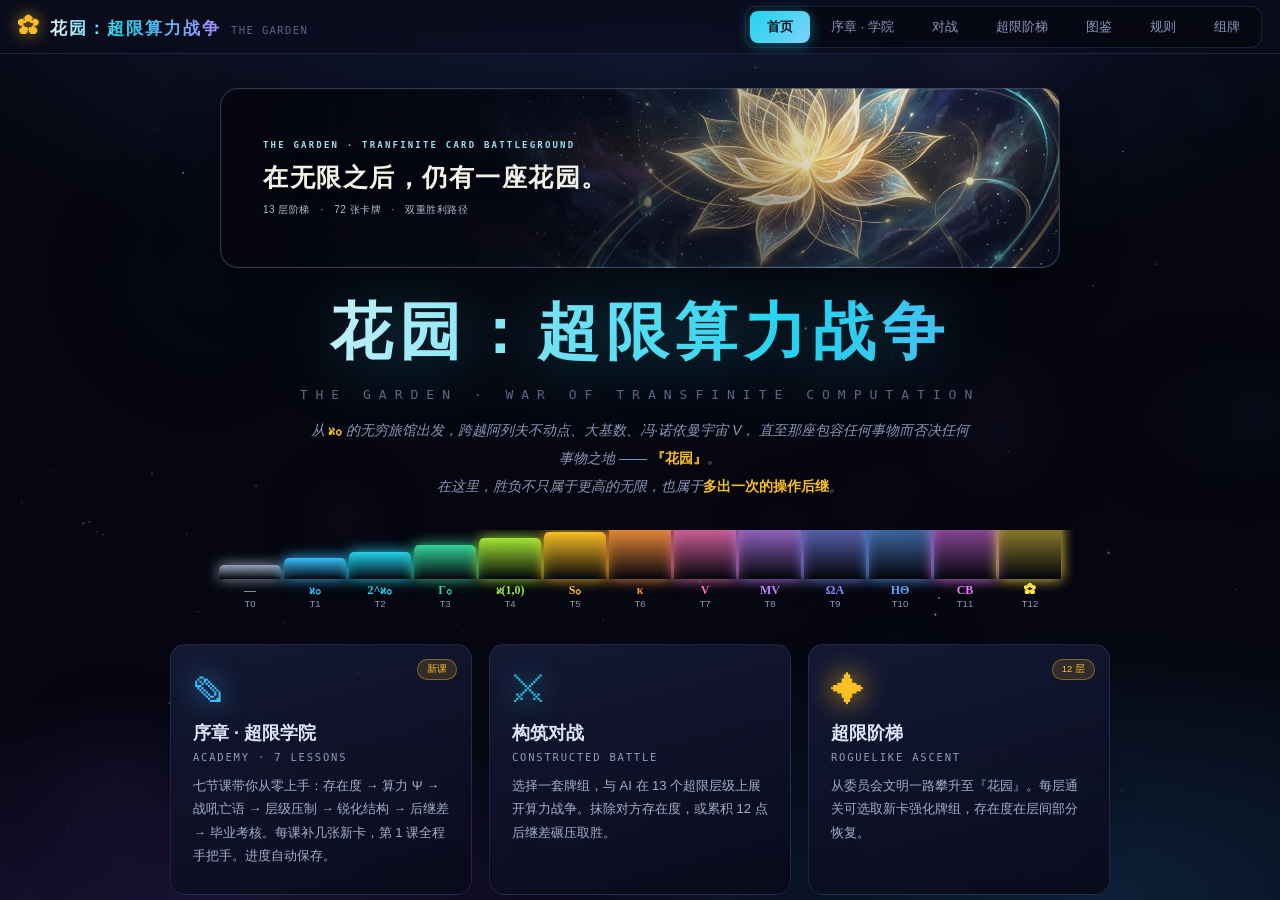
==== commit 75ad0c3e: "Polish game visuals and harden card mechanics Co-authored-by: arena-agent <297053741+arena-agent@use" ====
--- a/index.html
+++ b/index.html
@@ -2,7 +2,8 @@
 <html lang="zh-CN">
 <head>
 <meta charset="UTF-8">
-<meta name="viewport" content="width=device-width, initial-scale=1.0, maximum-scale=1.0, user-scalable=no">
+<meta name="viewport" content="width=device-width, initial-scale=1.0, viewport-fit=cover">
+<meta name="theme-color" content="#05060f">
 <title>花园：超限算力战争 · The Garden</title>
 <meta name="description" content="改编自「花园」系列设定集的超限层级卡牌对战游戏。从 ℵ₀ 攀升至『花园』，用层级压制与操作后继碾压对手。">
 <link rel="stylesheet" href="css/main.css">
@@ -23,7 +24,7 @@
       <h1>花园：超限算力战争</h1>
       <span class="sub">THE GARDEN</span>
     </div>
-    <nav class="navtabs">
+    <nav class="navtabs" aria-label="主导航">
       <button class="navtab on" data-view="home">首页</button>
       <button class="navtab" data-view="academy">序章 · 学院</button>
       <button class="navtab" data-view="battle">对战</button>
@@ -45,7 +46,7 @@
       <div class="arena-main">
 
         <!-- 对手状态 -->
-        <div class="pstat foe" id="pstatFoe"></div>
+        <div class="pstat foe" id="pstatFoe" role="button" tabindex="0" data-keyboard-control="true" aria-label="敌方状态，选择为攻击目标"></div>
 
         <div class="board-wrap">
           <!-- 对手战场 -->
@@ -69,7 +70,7 @@
         </div>
 
         <!-- 我方状态 -->
-        <div class="pstat mine" id="pstatMine"></div>
+        <div class="pstat mine" id="pstatMine" role="button" tabindex="0" data-keyboard-control="true" aria-label="我方状态，查看存在度与资源"></div>
 
         <!-- 手牌 -->
         <div class="hand-dock">
@@ -155,7 +156,7 @@
 </div><!-- /#app -->
 
 <!-- 通用容器 -->
-<div id="toastBox"></div>
+<div id="toastBox" role="status" aria-live="polite" aria-atomic="true"></div>
 <div id="modalMask" class="modal-mask"></div>
 <div id="endOverlay" class="overlay-end">
   <div class="end-box" id="endBox"></div>
--- a/css/main.css
+++ b/css/main.css
@@ -358,6 +358,11 @@
 .choice-card:hover { border-color: var(--cyan); transform: translateY(-3px); box-shadow: 0 8px 28px rgba(34,211,238,.22); }
 .choice-card .cc-t { font-size: 14px; font-weight: 700; margin-bottom: 5px; }
 .choice-card .cc-d { font-size: 11.5px; color: var(--txt-dim); line-height: 1.6; }
+.scry-grid { grid-template-columns: repeat(auto-fit, minmax(218px, 1fr)); }
+.scry-choice { display: grid; grid-template-columns: 84px minmax(0, 1fr); gap: 12px; align-items: center; min-width: 0; }
+.scry-choice .card { cursor: default; }
+.scry-info { min-width: 0; }
+.scry-info .cc-t, .scry-info .cc-d { overflow-wrap: anywhere; }
 
 /* ============================ 提示 toast ============================ */
 #toastBox { position: fixed; top: 66px; left: 50%; transform: translateX(-50%); z-index: 300; display: flex; flex-direction: column; gap: 7px; align-items: center; pointer-events: none; }
--- a/css/effects.css
+++ b/css/effects.css
@@ -14,6 +14,37 @@
   /* 有余量时垂直居中；内容超高时 auto margin 按 0 处理，顶部始终可滚动到 */
   margin-block: auto;
 }
+.home-visual {
+  position: relative; isolation: isolate; overflow: hidden;
+  width: min(100%, 840px); height: clamp(138px, 20vh, 184px);
+  margin: 0 auto 22px; border-radius: 18px;
+  border: 1px solid rgba(165, 187, 255, .25);
+  background:
+    linear-gradient(90deg, rgba(5, 6, 15, .98) 0%, rgba(5, 6, 15, .78) 33%, rgba(5, 6, 15, .08) 74%),
+    linear-gradient(0deg, rgba(5, 6, 15, .52), transparent 58%),
+    url('../assets/img/home_garden.jpg') 62% 48% / cover no-repeat;
+  box-shadow: 0 18px 56px rgba(0,0,0,.42), inset 0 0 0 1px rgba(255,255,255,.035);
+  text-align: left;
+}
+.home-visual::after {
+  content: ''; position: absolute; inset: 0; z-index: -1; pointer-events: none;
+  background: radial-gradient(ellipse at 72% 38%, rgba(251,191,36,.13), transparent 38%);
+  animation: gardenPulse 7s ease-in-out infinite alternate;
+}
+@keyframes gardenPulse { from { opacity: .4; } to { opacity: 1; } }
+.home-visual-copy {
+  position: absolute; left: clamp(18px, 4vw, 42px); top: 50%;
+  transform: translateY(-50%); width: min(64%, 500px);
+}
+.home-visual-kicker {
+  font: 700 9px/1.4 var(--font-num); letter-spacing: 2.2px;
+  color: #9fddf0; margin-bottom: 9px;
+}
+.home-visual-title {
+  font-size: clamp(17px, 2.5vw, 25px); font-weight: 700; letter-spacing: 1.5px;
+  color: #f3f2e8; text-shadow: 0 2px 20px rgba(0,0,0,.55); margin-bottom: 9px;
+}
+.home-visual-meta { font-size: 10px; color: #b2bdd2; letter-spacing: .5px; }
 .home-title {
   font-size: clamp(30px, 6.6vw, 62px); font-weight: 800; letter-spacing: 7px; line-height: 1.34;
   background: linear-gradient(100deg, #f8fbff 0%, var(--cyan) 30%, var(--violet) 62%, var(--gold) 100%);
@@ -295,6 +326,7 @@
   filter: drop-shadow(0 0 26px rgba(251,191,36,.5));
 }
 .end-title.lose { background: linear-gradient(100deg, #64748b, #cbd5e1, #475569); filter: none; }
+.end-title.draw { background: linear-gradient(100deg, #a78bfa, #f0abfc, #818cf8); filter: drop-shadow(0 0 22px rgba(192,132,252,.35)); }
 .end-reason { font-size: 14px; color: var(--txt-dim); line-height: 2; margin-bottom: 12px; font-style: italic; }
 .end-stats { display: flex; gap: 22px; justify-content: center; margin-bottom: 28px; flex-wrap: wrap; }
 .end-stat { text-align: center; }
--- a/css/motion.css
+++ b/css/motion.css
@@ -309,3 +309,127 @@
   from { background-position: 0% 50%; }
   to   { background-position: 220% 50%; }
 }
+
+/* ============================ 16. 适配与可访问性收尾 ============================ */
+:where(button, input, [role="button"], a, .filter-chip, .ladder-step, .mode-card, .tower-node):focus-visible {
+  outline: 2px solid var(--gold);
+  outline-offset: 3px;
+  box-shadow: 0 0 0 5px rgba(251,191,36,.18);
+}
+button, [role="button"], .filter-chip, .ladder-step, .mode-card, .tower-node {
+  -webkit-user-select: none;
+  user-select: none;
+}
+
+@media (max-width: 860px) {
+  .topbar {
+    height: auto; min-height: 0; flex: 0 0 auto;
+    flex-wrap: wrap; gap: 5px 10px;
+    padding: calc(6px + env(safe-area-inset-top, 0px)) 10px 7px;
+  }
+  .brand { min-width: 0; gap: 7px; align-items: center; }
+  .brand .glyph { font-size: 19px; }
+  .brand h1 { font-size: 14px; letter-spacing: 1px; white-space: nowrap; }
+  .brand .sub { display: none; }
+  .navtabs {
+    flex: 1 0 100%; min-width: 0; width: 100%; margin: 0;
+    overflow-x: auto; overflow-y: hidden; scrollbar-width: none;
+    -webkit-overflow-scrolling: touch; gap: 3px;
+  }
+  .navtabs::-webkit-scrollbar { display: none; }
+  .navtab { flex: 0 0 auto; min-height: 36px; padding: 7px 12px; font-size: 12px; }
+  .view-home { padding: 24px 15px calc(28px + env(safe-area-inset-bottom, 0px)); }
+  .home-hero { margin-block: 0; }
+  .home-visual { height: clamp(132px, 18vh, 158px); margin-bottom: 17px; border-radius: 15px; background-position: 64% center; }
+  .home-visual-copy { left: 17px; width: 70%; }
+  .home-visual-kicker { font-size: 8px; letter-spacing: 1.4px; margin-bottom: 7px; }
+  .home-visual-title { font-size: clamp(16px, 4vw, 21px); margin-bottom: 6px; }
+  .home-visual-meta { font-size: 9px; }
+  .home-title { font-size: clamp(29px, 8.3vw, 46px); letter-spacing: clamp(1px, 1.4vw, 5px); }
+  .home-tagline { font-size: 13px; line-height: 1.85; margin-bottom: 22px; }
+  .ladder-strip { justify-content: flex-start; scroll-snap-type: x proximity; padding: 0 3px 6px; }
+  .ladder-step { scroll-snap-align: center; width: 54px; }
+  .home-modes { grid-template-columns: repeat(auto-fit, minmax(min(100%, 250px), 1fr)); gap: 11px; }
+  .mode-card { padding: 20px 17px; }
+  .mode-desc { font-size: 12.5px; }
+  .view-codex, .view-tower { padding: 14px 13px calc(28px + env(safe-area-inset-bottom, 0px)); }
+  .codex-bar { gap: 7px; padding-top: 8px; }
+  .codex-search { flex-basis: 100%; min-width: 0; max-width: none; }
+  .filter-chip { padding: 6px 10px; }
+  .tower-head { padding-left: 2px; padding-right: 2px; }
+  .tower-node { padding: 11px 12px; }
+  .modal-mask { padding: max(10px, env(safe-area-inset-top, 0px)) 10px max(10px, env(safe-area-inset-bottom, 0px)); }
+  .modal { width: min(100%, 780px); max-height: calc(100dvh - 20px); }
+  .modal-body { overscroll-behavior: contain; }
+  .end-box { width: min(100%, 560px); padding: 26px 18px; }
+  #toastBox { width: calc(100vw - 24px); }
+  .toast { max-width: 100%; text-align: center; }
+}
+
+@media (max-width: 560px) {
+  .navtab { padding-inline: 10px; font-size: 11px; }
+  .home-title { line-height: 1.22; }
+  .home-en { letter-spacing: 2px; }
+  .ladder-strip { height: 78px; margin-bottom: 18px; }
+  .home-modes { grid-template-columns: minmax(0, 1fr); }
+  .mode-card { padding: 17px 16px; }
+  .mode-icon { font-size: 28px; margin-bottom: 7px; }
+  .mode-title { font-size: 16px; }
+  .arena { min-width: 0; }
+  .pstat { gap: 7px; padding: 6px 8px; flex-wrap: wrap; }
+  .avatar { width: 34px; height: 34px; flex-basis: 34px; border-radius: 9px; font-size: 16px; }
+  .pname { font-size: 12px; }
+  .pmeta { font-size: 9px; }
+  .exist { flex: 1 1 100%; min-width: 0; order: 3; gap: 6px; }
+  .exist-val { font-size: 16px; min-width: 29px; }
+  .mana { margin-left: auto; gap: 5px; }
+  .mana-label { font-size: 9px; }
+  .crystals { gap: 2px; }
+  .crystal { width: 10px; height: 13px; }
+  .succ-box { gap: 5px; padding: 3px 7px; }
+  .succ-num { font-size: 14px; }
+  .succ-track { width: 40px; }
+  .succ-lbl { font-size: 8px; }
+  .board { gap: 3px; padding: 5px 3px; }
+  .card.board-card { --cw: clamp(62px, 18vw, 82px); }
+  .slot-empty { width: clamp(62px, 18vw, 82px); height: auto; aspect-ratio: 8 / 11; }
+  .hand-dock { height: clamp(132px, 21vh, 162px); padding-bottom: 5px; }
+  .hand { max-width: 100%; }
+  .hand .card { --cw: clamp(74px, 21vw, 92px); margin-inline: -17px; }
+  .hand .card:hover { margin-inline: -17px; }
+  .hand .card:hover { transform: translateY(-19px) scale(1.1); }
+  .hand .card.selected { transform: translateY(-22px) scale(1.1); }
+  .action-dock { right: 8px; bottom: calc(clamp(132px, 21vh, 162px) + 5px); gap: 5px; }
+  .action-dock .btn { padding: 7px 10px; font-size: 11px; }
+  .op-counter { font-size: 9px; padding: 3px 7px; }
+  .beam { width: min(430px, 78vw); }
+  .beam-title { font-size: 8px; letter-spacing: .6px; }
+  .target-banner { max-width: calc(100vw - 24px); white-space: normal; text-align: center; font-size: 11px; }
+  .detail-info { min-width: 0; }
+  .end-title { font-size: 32px; letter-spacing: 4px; }
+  .end-stats { gap: 10px; }
+  .end-stat { min-width: 82px; }
+  .coach-bar { top: calc(80px + env(safe-area-inset-top, 0px)); }
+  body.coach-on #toastBox { top: 134px; }
+}
+
+@media (max-height: 560px) and (max-width: 860px) {
+  .topbar { padding-top: calc(4px + env(safe-area-inset-top, 0px)); padding-bottom: 4px; }
+  .navtab { min-height: 30px; padding-block: 4px; }
+  .pstat { padding-block: 4px; }
+  .avatar { width: 28px; height: 28px; flex-basis: 28px; }
+  .exist { flex-basis: 40%; }
+  .hand-dock { height: 118px; }
+  .hand .card { --cw: clamp(66px, 16vh, 82px); }
+  .action-dock { bottom: 120px; }
+}
+
+@media (hover: none) {
+  .mode-card:hover, .tower-node:hover { transform: none; box-shadow: none; }
+  .card:hover .card-glare { opacity: 0; visibility: hidden; }
+  .hand .card:not(.selected):hover { transform: rotate(var(--fan-r, 0deg)) translateY(var(--fan-y, 0px)); }
+}
+
+@supports (height: 100dvh) {
+  html, body, #app { height: 100dvh; }
+}
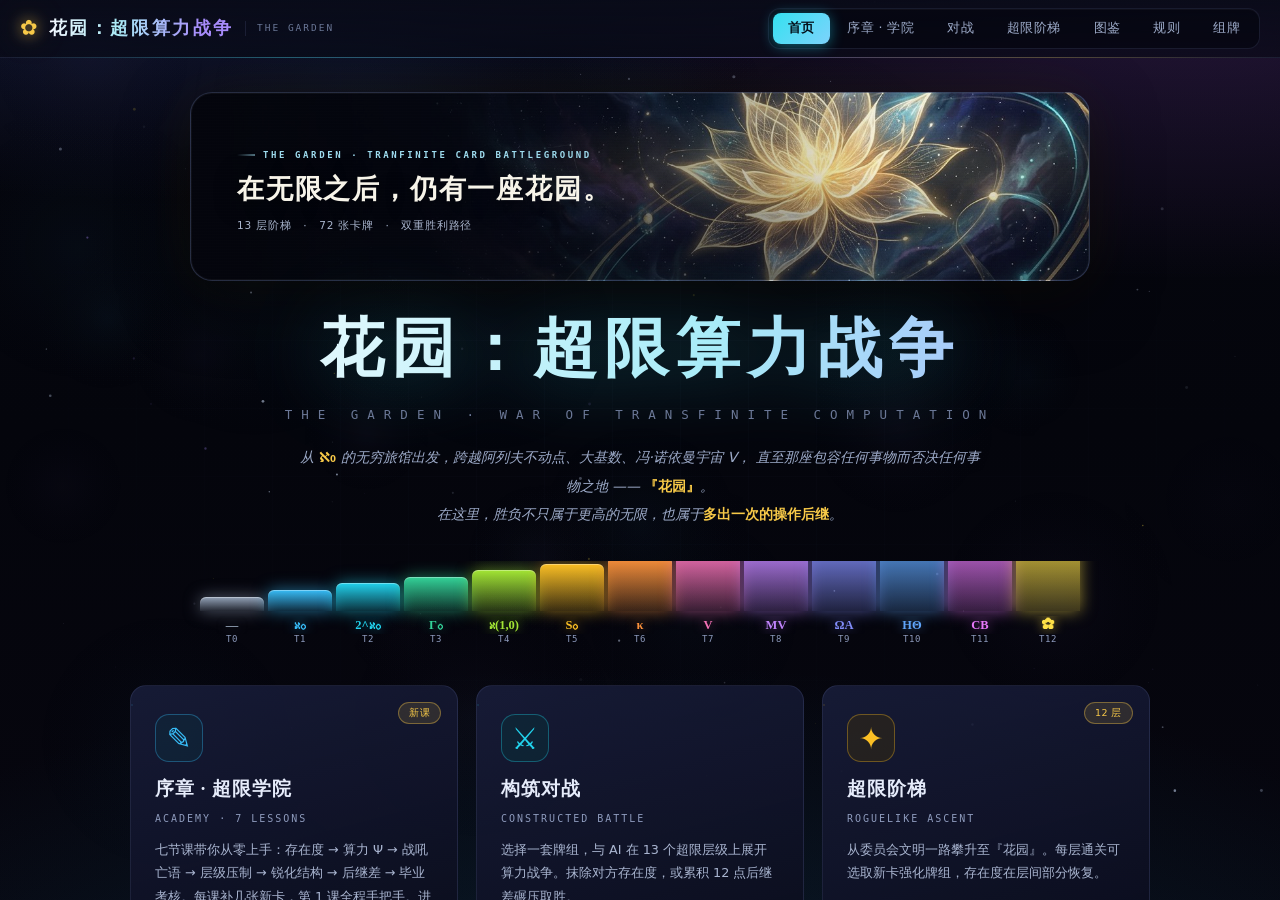
==== commit 0ff9009d: "补充 10 张预组主力卡插画；竖屏/横屏战场、组牌、图鉴、结算与教学引导的全套响应式修整 Co-authored-by: arena-agent <297053741+arena-agent@user" ====
--- a/index.html
+++ b/index.html
@@ -24,11 +24,12 @@
       <h1>花园：超限算力战争</h1>
       <span class="sub">THE GARDEN</span>
     </div>
+    <div class="turn-badge" id="turnBadge" role="status" aria-live="polite"></div>
     <nav class="navtabs" aria-label="主导航">
       <button class="navtab on" data-view="home">首页</button>
-      <button class="navtab" data-view="academy">序章 · 学院</button>
+      <button class="navtab" data-view="academy"><span class="nt-long">序章 · 学院</span><span class="nt-short">学院</span></button>
       <button class="navtab" data-view="battle">对战</button>
-      <button class="navtab" data-view="tower">超限阶梯</button>
+      <button class="navtab" data-view="tower"><span class="nt-long">超限阶梯</span><span class="nt-short">阶梯</span></button>
       <button class="navtab" data-view="codex">图鉴</button>
       <button class="navtab" data-view="rules">规则</button>
       <button class="navtab" data-view="builder">组牌</button>
@@ -55,13 +56,19 @@
           <!-- 后继天平 -->
           <div id="successorBeam">
             <div class="beam">
-              <div class="beam-title">后 继 差 · 达 到 12 即 碾 压 获 胜</div>
-              <div class="beam-track"></div>
-              <div class="beam-side l" id="beamL"></div>
-              <div class="beam-side r" id="beamR"></div>
-              <div class="beam-zero"></div>
-              <div class="beam-cap l" id="beamCapL">0</div>
-              <div class="beam-cap r" id="beamCapR">0</div>
+              <div class="beam-title">后 继 差 · 任 一 方 达 到 12 即 碾 压 获 胜</div>
+              <div class="beam-scale">
+                <span class="beam-cap l" id="beamCapL">0</span>
+                <span class="beam-lbl l">我</span>
+                <div class="beam-track">
+                  <div class="beam-ticks"></div>
+                  <div class="beam-side l" id="beamL"></div>
+                  <div class="beam-side r" id="beamR"></div>
+                  <div class="beam-zero"></div>
+                </div>
+                <span class="beam-lbl r">敌</span>
+                <span class="beam-cap r" id="beamCapR">0</span>
+              </div>
             </div>
           </div>
 
@@ -121,6 +128,7 @@
 
   <!-- ==================== 组牌 ==================== -->
   <div class="view" id="viewBuilder">
+    <div class="builder-banner" id="builderBanner"></div>
     <div class="deck-builder">
       <div class="pool-col">
         <div class="deck-head">
--- a/css/main.css
+++ b/css/main.css
@@ -1,32 +1,57 @@
 /* ============================================================
-   《花园：超限算力战争》 主样式
+   《花园：超限算力战争》 · 基础层
+   设计语言：深空玻璃 + 数学金线 + 层级色辉
    ============================================================ */
 
 :root {
-  --void:        #05060f;
-  --void-2:      #0a0a1c;
-  --panel:       rgba(14, 16, 34, 0.82);
-  --panel-solid: #0e1022;
-  --line:        rgba(120, 140, 220, 0.18);
-  --line-bright: rgba(140, 170, 255, 0.42);
-
-  --cyan:   #22d3ee;
+  /* ---------- 基底 ---------- */
+  --void:        #04050c;
+  --void-2:      #070912;
+  --void-3:      #0b0e1c;
+  --panel:       rgba(15, 18, 36, 0.72);
+  --panel-2:     rgba(20, 24, 46, 0.62);
+  --panel-solid: #0c0f1e;
+
+  /* ---------- 分隔线与描边 ---------- */
+  --line:        rgba(132, 150, 214, 0.14);
+  --line-soft:   rgba(132, 150, 214, 0.08);
+  --line-bright: rgba(158, 184, 255, 0.34);
+
+  /* ---------- 主题色 ---------- */
+  --cyan:   #34e1f0;
+  --cyan-d: #0ea5c4;
   --violet: #a78bfa;
-  --gold:   #fbbf24;
+  --gold:   #f7c948;
+  --gold-d: #e0a516;
   --rose:   #fb7185;
-  --green:  #34d399;
-
-  --txt:     #dbe4f5;
-  --txt-dim: #8b97b8;
-  --txt-mut: #5c6784;
-
-  --shadow-lo: 0 2px 12px rgba(0, 0, 0, .5);
-  --shadow-hi: 0 12px 40px rgba(0, 0, 0, .65);
-  --glow-cyan: 0 0 22px rgba(34, 211, 238, .45);
-
-  --font-cn: "PingFang SC", "Hiragino Sans GB", "Microsoft YaHei", "Source Han Sans SC", "Noto Sans CJK SC", sans-serif;
-  --font-math: "Cambria Math", "Latin Modern Math", "Times New Roman", Georgia, serif;
-  --font-num: "SF Mono", "JetBrains Mono", Menlo, Consolas, monospace;
+  --green:  #3ddc97;
+  --ember:  #ff8a5c;
+
+  /* ---------- 文字 ---------- */
+  --txt:      #e6ecfb;
+  --txt-dim:  #9dabc9;
+  --txt-mut:  #6b7897;
+
+  /* ---------- 阴影 / 光 ---------- */
+  --shadow-lo: 0 2px 10px rgba(0, 0, 0, .45);
+  --shadow-md: 0 8px 28px rgba(0, 0, 0, .55);
+  --shadow-hi: 0 18px 52px rgba(0, 0, 0, .68);
+  --glow-cyan: 0 0 24px rgba(52, 225, 240, .38);
+  --glow-gold: 0 0 24px rgba(247, 201, 72, .38);
+
+  /* ---------- 字体 ---------- */
+  --font-cn: "PingFang SC", "Hiragino Sans GB", "Noto Sans SC", "Source Han Sans SC",
+             "Microsoft YaHei", "WenQuanYi Micro Hei", system-ui, sans-serif;
+  --font-display: "Songti SC", "Noto Serif SC", "Source Han Serif SC", "Noto Serif CJK SC",
+                  "STSong", "SimSun", Georgia, serif;
+  --font-math: "Cambria Math", "Latin Modern Math", "STIX Two Math", "Times New Roman", Georgia, serif;
+  --font-num: "SF Mono", ui-monospace, "JetBrains Mono", "Cascadia Mono", Menlo, Consolas, monospace;
+
+  /* ---------- 尺度 ---------- */
+  --r-sm: 8px;
+  --r-md: 12px;
+  --r-lg: 16px;
+  --r-xl: 22px;
 }
 
 * { box-sizing: border-box; margin: 0; padding: 0; -webkit-tap-highlight-color: transparent; }
@@ -38,85 +63,142 @@
   font-family: var(--font-cn);
   overflow: hidden;
   font-size: 14px;
+  line-height: 1.5;
   -webkit-font-smoothing: antialiased;
-}
-
-body {
+  -moz-osx-font-smoothing: grayscale;
+  text-rendering: optimizeLegibility;
+}
+
+/* 深空底：三层渐晕 + 极细密网格，让界面「有深度」而不只是黑 */
+body::before {
+  content: '';
+  position: fixed; inset: -10%;
+  z-index: 0; pointer-events: none;
   background:
-    radial-gradient(ellipse 120% 80% at 50% -10%, #17203f 0%, transparent 55%),
-    radial-gradient(ellipse 90% 60% at 15% 105%, #1c1338 0%, transparent 50%),
-    radial-gradient(ellipse 90% 60% at 85% 100%, #0d2038 0%, transparent 50%),
-    var(--void);
-}
-
-#stardust { position: fixed; inset: 0; z-index: 0; pointer-events: none; opacity: .85; }
+    radial-gradient(ellipse 90% 60% at 18% -8%, rgba(58, 74, 160, .42) 0%, transparent 58%),
+    radial-gradient(ellipse 80% 55% at 86% 4%, rgba(120, 62, 168, .30) 0%, transparent 55%),
+    radial-gradient(ellipse 110% 70% at 50% 112%, rgba(18, 84, 116, .34) 0%, transparent 60%),
+    linear-gradient(180deg, #06070f 0%, #04050c 48%, #07060f 100%);
+}
+body::after {
+  content: '';
+  position: fixed; inset: 0; z-index: 0; pointer-events: none;
+  opacity: .5;
+  background-image:
+    linear-gradient(rgba(140, 165, 230, .045) 1px, transparent 1px),
+    linear-gradient(90deg, rgba(140, 165, 230, .045) 1px, transparent 1px);
+  background-size: 68px 68px;
+  mask-image: radial-gradient(ellipse 78% 68% at 50% 42%, #000 10%, transparent 78%);
+  -webkit-mask-image: radial-gradient(ellipse 78% 68% at 50% 42%, #000 10%, transparent 78%);
+}
+
+#stardust { position: fixed; inset: 0; z-index: 0; pointer-events: none; opacity: .8; }
 #app { position: relative; z-index: 1; height: 100%; display: flex; flex-direction: column; }
 
 /* ============================ 顶栏 ============================ */
 .topbar {
-  height: 54px; flex: 0 0 54px;
-  display: flex; align-items: center; gap: 18px;
-  padding: 0 18px;
-  background: linear-gradient(180deg, rgba(10, 12, 28, .96), rgba(10, 12, 28, .72));
+  height: 58px; flex: 0 0 58px;
+  display: flex; align-items: center; gap: 20px;
+  padding: 0 20px;
+  background: linear-gradient(180deg, rgba(9, 11, 24, .94), rgba(8, 10, 20, .66));
   border-bottom: 1px solid var(--line);
-  backdrop-filter: blur(14px);
+  backdrop-filter: blur(18px) saturate(1.3);
+  -webkit-backdrop-filter: blur(18px) saturate(1.3);
   z-index: 40;
-}
-.brand { display: flex; align-items: baseline; gap: 10px; user-select: none; }
+  position: relative;
+}
+/* 顶栏底部一道极细的光带，暗示「层级」 */
+.topbar::after {
+  content: '';
+  position: absolute; left: 0; right: 0; bottom: -1px; height: 1px;
+  background: linear-gradient(90deg, transparent, rgba(52, 225, 240, .42) 22%,
+              rgba(167, 139, 250, .42) 58%, rgba(247, 201, 72, .34) 82%, transparent);
+  opacity: .75;
+}
+
+.brand { display: flex; align-items: center; gap: 11px; user-select: none; min-width: 0; }
 .brand .glyph {
-  font-size: 22px; color: var(--gold);
-  text-shadow: 0 0 16px rgba(251, 191, 36, .7);
-  animation: bloom 5s ease-in-out infinite;
+  font-size: 21px; color: var(--gold);
+  text-shadow: 0 0 14px rgba(247, 201, 72, .8), 0 0 34px rgba(247, 201, 72, .35);
+  animation: bloom 6s ease-in-out infinite;
+  display: inline-block;
 }
 @keyframes bloom {
-  0%, 100% { text-shadow: 0 0 14px rgba(251,191,36,.55); transform: rotate(0deg) scale(1); }
-  50%      { text-shadow: 0 0 26px rgba(251,191,36,.95); transform: rotate(8deg) scale(1.09); }
+  0%, 100% { text-shadow: 0 0 12px rgba(247,201,72,.55); transform: rotate(0deg) scale(1); }
+  50%      { text-shadow: 0 0 24px rgba(247,201,72,.95), 0 0 44px rgba(247,201,72,.4); transform: rotate(7deg) scale(1.08); }
 }
 .brand h1 {
-  font-size: 17px; font-weight: 700; letter-spacing: 2px;
-  background: linear-gradient(92deg, #e8f4ff, var(--cyan) 42%, var(--violet));
+  font-family: var(--font-display);
+  font-size: 17.5px; font-weight: 700; letter-spacing: 2.6px;
+  white-space: nowrap;
+  background: linear-gradient(96deg, #f4f8ff 0%, #a9e9f5 38%, var(--violet) 82%);
   -webkit-background-clip: text; background-clip: text; -webkit-text-fill-color: transparent;
 }
-.brand .sub { font-size: 10.5px; color: var(--txt-mut); letter-spacing: 1.4px; font-family: var(--font-num); }
-
-.navtabs { display: flex; gap: 4px; margin-left: auto; background: rgba(0,0,0,.35); padding: 4px; border-radius: 11px; border: 1px solid var(--line); }
+.brand .sub {
+  font-size: 9.5px; color: var(--txt-mut); letter-spacing: 2px;
+  font-family: var(--font-num); text-transform: uppercase;
+  padding-left: 11px; border-left: 1px solid var(--line);
+}
+
+/* ---------- 导航 ---------- */
+.navtabs {
+  display: flex; gap: 3px; margin-left: auto;
+  background: rgba(4, 6, 14, .6);
+  padding: 4px; border-radius: 12px;
+  border: 1px solid var(--line);
+  box-shadow: inset 0 1px 0 rgba(255,255,255,.035);
+}
 .navtab {
-  padding: 7px 17px; border-radius: 8px; cursor: pointer; font-size: 13px;
+  padding: 7px 15px; border-radius: 9px; cursor: pointer;
+  font-size: 12.5px; letter-spacing: .4px;
   color: var(--txt-dim); border: none; background: transparent; font-family: inherit;
-  transition: all .2s; white-space: nowrap;
-}
-.navtab:hover { color: var(--txt); background: rgba(255,255,255,.05); }
+  transition: color .18s, background .18s;
+  white-space: nowrap;
+}
+.navtab:hover { color: #fff; background: rgba(255, 255, 255, .055); }
 .navtab.on {
   color: #04121c; font-weight: 700;
-  background: linear-gradient(135deg, var(--cyan), #7dd3fc);
-  box-shadow: 0 2px 14px rgba(34,211,238,.4);
+  background: linear-gradient(135deg, #7deefb, var(--cyan) 55%, #38c7dc);
+  box-shadow: 0 2px 16px rgba(52, 225, 240, .42), inset 0 1px 0 rgba(255,255,255,.4);
 }
 
 /* ============================ 通用按钮 ============================ */
 .btn {
-  padding: 9px 20px; border-radius: 9px; cursor: pointer;
+  padding: 9px 19px; border-radius: 10px; cursor: pointer;
   font-size: 13px; font-family: inherit; font-weight: 600;
-  border: 1px solid var(--line-bright);
-  background: linear-gradient(180deg, rgba(45,55,95,.85), rgba(24,30,58,.85));
-  color: var(--txt); transition: all .18s; letter-spacing: .5px;
-}
-.btn:hover { border-color: var(--cyan); box-shadow: 0 0 16px rgba(34,211,238,.3); transform: translateY(-1px); }
-/* 按下要有「沉下去」的实感 —— 只是回到原位，会让人不确定到底点没点上 */
-.btn:active { transform: translateY(1px) scale(.975); }
+  border: 1px solid rgba(158, 184, 255, .26);
+  background: linear-gradient(180deg, rgba(46, 56, 96, .82), rgba(20, 25, 48, .88));
+  color: var(--txt); transition: border-color .18s, box-shadow .18s, transform .14s, background .18s;
+  letter-spacing: .5px;
+  position: relative;
+  box-shadow: 0 2px 10px rgba(0,0,0,.3), inset 0 1px 0 rgba(255,255,255,.06);
+}
+.btn:hover {
+  border-color: rgba(52, 225, 240, .7);
+  box-shadow: 0 0 18px rgba(52, 225, 240, .28), 0 4px 16px rgba(0,0,0,.4), inset 0 1px 0 rgba(255,255,255,.1);
+  transform: translateY(-1px);
+}
+.btn:active { transform: translateY(1px) scale(.98); }
 .btn.primary {
-  background: linear-gradient(135deg, var(--cyan), #0ea5e9);
-  color: #04121c; border-color: transparent;
-  box-shadow: 0 3px 18px rgba(34,211,238,.42);
-}
-.btn.primary:hover { box-shadow: 0 5px 26px rgba(34,211,238,.62); }
+  background: linear-gradient(135deg, #6fe9f7, #22c8e0 52%, #0d9ec4);
+  color: #03131b; border-color: transparent;
+  box-shadow: 0 4px 20px rgba(52, 225, 240, .40), inset 0 1px 0 rgba(255,255,255,.45);
+}
+.btn.primary:hover { box-shadow: 0 6px 28px rgba(52, 225, 240, .62), inset 0 1px 0 rgba(255,255,255,.5); }
 .btn.gold {
-  background: linear-gradient(135deg, var(--gold), #f59e0b);
-  color: #26170a; border-color: transparent;
-  box-shadow: 0 3px 18px rgba(251,191,36,.4);
-}
-.btn.danger { background: linear-gradient(135deg, #be123c, #881337); color: #ffe4e6; border-color: transparent; }
-.btn.sm { padding: 5px 12px; font-size: 11.5px; border-radius: 7px; }
-.btn:disabled { opacity: .4; cursor: not-allowed; transform: none !important; box-shadow: none !important; }
+  background: linear-gradient(135deg, #ffe07a, var(--gold) 48%, #d99b12);
+  color: #241804; border-color: transparent;
+  box-shadow: 0 4px 20px rgba(247, 201, 72, .40), inset 0 1px 0 rgba(255,255,255,.45);
+}
+.btn.gold:hover { box-shadow: 0 6px 28px rgba(247, 201, 72, .62); }
+.btn.danger {
+  background: linear-gradient(135deg, #c81343, #8d0e33);
+  color: #ffe4e9; border-color: transparent;
+  box-shadow: 0 3px 16px rgba(200, 19, 67, .35);
+}
+.btn.sm { padding: 5.5px 12px; font-size: 11.5px; border-radius: 8px; }
+.btn:disabled { opacity: .34; cursor: not-allowed; transform: none !important; box-shadow: none !important; }
+.btn:disabled::after { display: none; }
 
 /* ============================ 视图容器 ============================ */
 .view {
@@ -124,263 +206,487 @@
   overflow-x: hidden; overflow-y: auto;
   overscroll-behavior: contain;
   scrollbar-width: thin;
-  scrollbar-color: rgba(34,211,238,.42) rgba(255,255,255,.04);
+  scrollbar-color: rgba(52, 225, 240, .34) transparent;
 }
 .view.on { display: flex; flex-direction: column; }
-/* 对战界面自行管理布局，禁用外层滚动 */
 #viewBattle { overflow: hidden; }
 
-/* ---------- 统一美化滚动条 ---------- */
+/* ---------- 滚动条 ---------- */
 .view::-webkit-scrollbar,
 .pool-grid::-webkit-scrollbar,
 .deck-list::-webkit-scrollbar,
 .log-list::-webkit-scrollbar,
 .modal-body::-webkit-scrollbar,
-.codex-grid::-webkit-scrollbar {
-  width: 9px; height: 9px;
-}
+.codex-grid::-webkit-scrollbar { width: 10px; height: 10px; }
 .view::-webkit-scrollbar-track,
 .pool-grid::-webkit-scrollbar-track,
 .deck-list::-webkit-scrollbar-track,
 .log-list::-webkit-scrollbar-track,
 .modal-body::-webkit-scrollbar-track,
-.codex-grid::-webkit-scrollbar-track {
-  background: rgba(255,255,255,.035); border-radius: 6px;
-}
+.codex-grid::-webkit-scrollbar-track { background: transparent; }
 .view::-webkit-scrollbar-thumb,
 .pool-grid::-webkit-scrollbar-thumb,
 .deck-list::-webkit-scrollbar-thumb,
 .log-list::-webkit-scrollbar-thumb,
 .modal-body::-webkit-scrollbar-thumb,
 .codex-grid::-webkit-scrollbar-thumb {
-  background: linear-gradient(180deg, rgba(34,211,238,.55), rgba(129,140,248,.5));
-  border-radius: 6px; border: 2px solid transparent; background-clip: padding-box;
-}
-.view::-webkit-scrollbar-thumb:hover,
-.pool-grid::-webkit-scrollbar-thumb:hover,
-.deck-list::-webkit-scrollbar-thumb:hover,
-.log-list::-webkit-scrollbar-thumb:hover,
-.modal-body::-webkit-scrollbar-thumb:hover {
-  background: linear-gradient(180deg, rgba(34,211,238,.9), rgba(129,140,248,.85));
-  background-clip: padding-box;
-}
-
-/* ============================ 对战界面 ============================ */
-.arena { flex: 1; min-height: 0; display: flex; gap: 0; }
-
-.arena-main { flex: 1; min-width: 0; display: flex; flex-direction: column; position: relative; }
-
-/* 对手 / 玩家 状态条 */
+  background: linear-gradient(180deg, rgba(52, 225, 240, .45), rgba(167, 139, 250, .4));
+  border-radius: 8px; border: 3px solid transparent; background-clip: padding-box;
+}
+.view::-webkit-scrollbar-thumb:hover { background: linear-gradient(180deg, rgba(52,225,240,.8), rgba(167,139,250,.75)); background-clip: padding-box; }
+
+/* ============================================================
+   对战界面 —— 竞技场
+   ============================================================ */
+.arena { flex: 1; min-height: 0; display: flex; position: relative; }
+.arena::before {
+  content: '';
+  position: absolute; inset: 0; pointer-events: none; z-index: 0;
+  background:
+    radial-gradient(ellipse 62% 46% at 50% 50%, rgba(56, 90, 190, .12), transparent 70%),
+    radial-gradient(ellipse 40% 30% at 50% 8%, rgba(167, 139, 250, .10), transparent 72%);
+}
+.arena-main {
+  flex: 1; min-width: 0; display: flex; flex-direction: column;
+  position: relative; z-index: 1;
+}
+
+/* ---------- 英雄状态条 ---------- */
 .pstat {
   display: flex; align-items: center; gap: 14px;
-  padding: 8px 16px;
-  background: linear-gradient(180deg, rgba(12,14,32,.9), rgba(12,14,32,.5));
+  padding: 9px 18px;
+  flex: 0 0 auto; position: relative;
+  background: linear-gradient(180deg, rgba(12, 15, 30, .92), rgba(10, 12, 24, .55));
   border-bottom: 1px solid var(--line);
-  flex: 0 0 auto; position: relative;
-}
-.pstat.mine { border-bottom: none; border-top: 1px solid var(--line); background: linear-gradient(0deg, rgba(12,14,32,.9), rgba(12,14,32,.5)); }
+  transition: box-shadow .2s;
+}
+.pstat.mine {
+  border-bottom: none;
+  border-top: 1px solid var(--line);
+  background: linear-gradient(0deg, rgba(12, 15, 30, .92), rgba(10, 12, 24, .55));
+}
+.pstat::after {
+  content: '';
+  position: absolute; left: 0; right: 0; bottom: -1px; height: 1px;
+  background: linear-gradient(90deg, transparent, rgba(251, 113, 133, .34), transparent);
+  pointer-events: none;
+}
+.pstat.mine::after { top: -1px; bottom: auto; background: linear-gradient(90deg, transparent, rgba(52, 225, 240, .34), transparent); }
 
 .avatar {
-  width: 42px; height: 42px; border-radius: 11px; flex: 0 0 42px;
+  width: 46px; height: 46px; border-radius: 13px; flex: 0 0 46px;
   display: grid; place-items: center; font-size: 19px; font-weight: 700;
   border: 1.5px solid; position: relative; overflow: hidden;
-  background: rgba(0,0,0,.4);
+  background: rgba(0, 0, 0, .45);
+  font-family: var(--font-display);
+  box-shadow: inset 0 0 20px rgba(255, 255, 255, .06), 0 4px 14px rgba(0, 0, 0, .5);
 }
 .avatar::after {
   content: ''; position: absolute; inset: 0;
-  background: linear-gradient(135deg, transparent 40%, rgba(255,255,255,.14));
-}
-.pname { font-size: 13.5px; font-weight: 700; letter-spacing: .6px; }
-.pmeta { font-size: 10.5px; color: var(--txt-mut); font-family: var(--font-num); margin-top: 2px; }
-
-/* 存在度 */
-.exist { display: flex; align-items: center; gap: 8px; min-width: 168px; }
-.exist-val { font-family: var(--font-num); font-size: 19px; font-weight: 700; color: var(--rose); text-shadow: 0 0 12px rgba(251,113,133,.5); min-width: 34px; text-align: right; }
-.exist-bar { flex: 1; height: 8px; border-radius: 5px; background: rgba(0,0,0,.55); overflow: hidden; border: 1px solid rgba(255,255,255,.09); position: relative; }
-.exist-fill { height: 100%; border-radius: 4px; background: linear-gradient(90deg, #be123c, var(--rose)); transition: width .45s cubic-bezier(.2,.9,.3,1); box-shadow: 0 0 12px rgba(251,113,133,.55); }
-.exist-bar.low .exist-fill { animation: pulse-red 1s ease-in-out infinite; }
-@keyframes pulse-red { 0%,100% { opacity: 1; } 50% { opacity: .5; } }
-
-/* 算力水晶 */
-.mana { display: flex; align-items: center; gap: 7px; }
-.mana-label { font-size: 11px; color: var(--txt-mut); font-family: var(--font-num); }
+  background: linear-gradient(135deg, rgba(255,255,255,.16) 0%, transparent 46%, transparent 62%, rgba(255,255,255,.07) 100%);
+}
+.avatar::before {
+  content: ''; position: absolute; inset: -40% -10%;
+  background: linear-gradient(115deg, transparent 42%, rgba(255,255,255,.30) 50%, transparent 58%);
+  animation: avatarSheen 5.5s ease-in-out infinite;
+  opacity: .55;
+}
+@keyframes avatarSheen { 0%, 62% { transform: translateX(-120%); } 100% { transform: translateX(120%); } }
+
+.pname { font-size: 14px; font-weight: 700; letter-spacing: .7px; }
+.pmeta { font-size: 10.5px; color: var(--txt-mut); font-family: var(--font-num); margin-top: 2px; letter-spacing: .3px; }
+
+/* ---------- 存在度 ---------- */
+.exist { display: flex; align-items: center; gap: 10px; min-width: 200px; }
+.exist-val {
+  font-family: var(--font-num); font-size: 20px; font-weight: 800;
+  color: var(--rose); text-shadow: 0 0 14px rgba(251, 113, 133, .55);
+  min-width: 38px; text-align: right; letter-spacing: -.5px;
+}
+.exist-bar {
+  flex: 1; height: 9px; border-radius: 6px; background: rgba(0, 0, 0, .62);
+  overflow: hidden; border: 1px solid rgba(255, 255, 255, .075);
+  position: relative;
+}
+.exist-fill {
+  height: 100%; border-radius: 5px;
+  background: linear-gradient(90deg, #8d0e33, #e11d48 46%, #fb7185);
+  transition: width .5s cubic-bezier(.2, .9, .3, 1);
+  box-shadow: 0 0 14px rgba(251, 113, 133, .6);
+  position: relative;
+}
+.exist-fill::after {
+  content: ''; position: absolute; inset: 0;
+  background: linear-gradient(180deg, rgba(255,255,255,.34), transparent 60%);
+  border-radius: 5px;
+}
+.exist-bar.low .exist-fill { animation: pulse-red 1.1s ease-in-out infinite; }
+.exist-bar.low { border-color: rgba(251, 113, 133, .5); }
+@keyframes pulse-red { 0%, 100% { opacity: 1; } 50% { opacity: .48; } }
+
+/* ---------- 算力 ---------- */
+.mana { display: flex; align-items: center; gap: 8px; }
+.mana-label { font-size: 11px; color: var(--txt-mut); font-family: var(--font-num); letter-spacing: .5px; }
 .crystals { display: flex; gap: 3px; }
 .crystal {
-  width: 13px; height: 17px; border-radius: 3px;
-  background: rgba(255,255,255,.07); border: 1px solid rgba(255,255,255,.13);
-  transition: all .22s;
+  width: 12px; height: 16px; border-radius: 3px 3px 2px 2px;
+  background: rgba(255, 255, 255, .06);
+  border: 1px solid rgba(255, 255, 255, .11);
+  transition: background .22s, box-shadow .22s, transform .22s;
+  transform: skewX(-6deg);
 }
 .crystal.on {
-  background: linear-gradient(180deg, #7dd3fc, #0284c7);
-  border-color: #bae6fd;
-  box-shadow: 0 0 10px rgba(56,189,248,.75);
-}
-.crystal.spent { background: rgba(255,255,255,.05); border-color: rgba(255,255,255,.1); }
-
-/* 后继差 */
-.succ-box { display: flex; align-items: center; gap: 8px; padding: 4px 11px; border-radius: 9px; background: rgba(0,0,0,.4); border: 1px solid var(--line); }
-.succ-num { font-family: var(--font-num); font-size: 17px; font-weight: 800; color: var(--gold); text-shadow: 0 0 12px rgba(251,191,36,.55); }
-.succ-track { width: 76px; height: 6px; border-radius: 4px; background: rgba(0,0,0,.6); overflow: hidden; }
-.succ-fill { height: 100%; background: linear-gradient(90deg, #f59e0b, var(--gold)); transition: width .5s; box-shadow: 0 0 10px rgba(251,191,36,.6); }
-.succ-lbl { font-size: 10px; color: var(--txt-mut); }
-
-/* 战场 */
+  background: linear-gradient(180deg, #b6f6ff, #35c9e6 48%, #0a7fa4);
+  border-color: rgba(190, 244, 255, .8);
+  box-shadow: 0 0 9px rgba(72, 208, 240, .8), inset 0 1px 0 rgba(255,255,255,.5);
+}
+.crystal.spent { background: rgba(255, 255, 255, .035); border-color: rgba(255, 255, 255, .07); }
+
+/* ---------- 后继 ---------- */
+.succ-box {
+  display: flex; align-items: center; gap: 9px; padding: 5px 12px;
+  border-radius: 10px; background: rgba(0, 0, 0, .38);
+  border: 1px solid rgba(247, 201, 72, .18);
+  box-shadow: inset 0 0 18px rgba(247, 201, 72, .05);
+}
+.succ-num {
+  font-family: var(--font-num); font-size: 17px; font-weight: 800;
+  color: var(--gold); text-shadow: 0 0 12px rgba(247, 201, 72, .6);
+}
+.succ-track { width: 78px; height: 5px; border-radius: 4px; background: rgba(0, 0, 0, .62); overflow: hidden; }
+.succ-fill { height: 100%; background: linear-gradient(90deg, #b4790c, var(--gold)); transition: width .55s cubic-bezier(.2,.9,.3,1); box-shadow: 0 0 10px rgba(247, 201, 72, .65); }
+.succ-lbl { font-size: 9.5px; color: var(--txt-mut); letter-spacing: 1px; }
+
+/* ---------- 战场 ---------- */
 .board-wrap { flex: 1; min-height: 0; display: flex; flex-direction: column; position: relative; }
 .board {
-  flex: 1; min-height: 0; display: flex; align-items: center; justify-content: center;
-  gap: 8px; padding: 12px 16px; position: relative;
-}
-.board.foe { border-bottom: 1px dashed rgba(120,140,220,.2); }
-.board.mine { border-top: 1px dashed rgba(120,140,220,.2); }
-
-/* 中央后继天平 */
+  flex: 1; min-height: 0; display: flex; justify-content: center;
+  gap: 9px; padding: 14px 18px; position: relative;
+  /* 双方单位都贴着中线上沿/下沿排布 —— 中间空出来的留白由后继天平占据，
+     比两排单位各自居中更像一张真正的牌桌 */
+  align-items: center;
+}
+.board.foe { border-bottom: none; }
+.board.mine { border-top: none; }
+.board.foe::before, .board.mine::before {
+  content: '';
+  position: absolute; inset: 0; pointer-events: none;
+  background: radial-gradient(ellipse 54% 62% at 50% 55%, rgba(126, 96, 210, .10), transparent 72%);
+}
+.board.mine::before { background: radial-gradient(ellipse 54% 62% at 50% 45%, rgba(46, 160, 196, .09), transparent 72%); }
+/* 战场空槽引导线（视觉，不吃交互） */
+.board::after {
+  content: '';
+  position: absolute; left: 50%; top: 50%; transform: translate(-50%, -50%);
+  width: min(560px, 62vw); height: 1px;
+  background: linear-gradient(90deg, transparent, rgba(132, 150, 214, .18), transparent);
+  pointer-events: none;
+}
+
+/* ---------- 中央后继天平 ---------- */
+/* 后继天平独占一条横带：不压在双方卡牌上（此前用零高容器 + 绝对定位，会与卡牌底部打架） */
 #successorBeam {
-  flex: 0 0 0; height: 0; position: relative;
-}
+  flex: 0 0 62px; height: 62px; position: relative; z-index: 6;
+  background:
+    linear-gradient(180deg, rgba(10, 14, 30, .18), rgba(6, 8, 18, .72) 42%, rgba(10, 14, 30, .18));
+}
+#successorBeam::before, #successorBeam::after {
+  content: ''; position: absolute; left: 0; right: 0; height: 1px;
+  background: linear-gradient(90deg, transparent, rgba(132, 150, 214, .22) 18%, rgba(132, 150, 214, .22) 82%, transparent);
+}
+#successorBeam::before { top: 0; }
+#successorBeam::after { bottom: 0; }
 .beam {
-  position: absolute; left: 50%; top: -19px; transform: translateX(-50%);
-  width: min(560px, 62vw); height: 38px; z-index: 5; pointer-events: none;
-}
+  position: absolute; left: 50%; top: 50%; transform: translate(-50%, -50%);
+  width: min(680px, 72vw); height: 58px; z-index: 6; pointer-events: none;
+}
+.beam-title {
+  position: absolute; left: 50%; top: 5px; transform: translateX(-50%);
+  font-size: 8.5px; letter-spacing: 2.4px; color: #6f7c9e;
+  white-space: nowrap;
+}
+.beam-scale {
+  position: absolute; left: 0; right: 0; top: 24px; height: 22px;
+  display: flex; align-items: center; gap: 8px;
+}
+.beam-lbl {
+  flex: 0 0 auto; width: 17px; height: 17px; border-radius: 50%;
+  display: grid; place-items: center;
+  font-family: var(--font-cn); font-size: 9px; font-weight: 700;
+  border: 1px solid currentColor;
+}
+.beam-lbl.l { color: var(--cyan); background: rgba(52, 225, 240, .12); }
+.beam-lbl.r { color: var(--violet); background: rgba(167, 139, 250, .12); }
 .beam-track {
-  position: absolute; top: 17px; left: 0; right: 0; height: 4px;
-  background: rgba(255,255,255,.07); border-radius: 3px; overflow: hidden;
-}
-.beam-zero { position: absolute; left: 50%; top: 11px; width: 1px; height: 16px; background: rgba(255,255,255,.32); transform: translateX(-50%); }
-.beam-side { position: absolute; top: 12px; height: 14px; border-radius: 3px; transition: width .6s cubic-bezier(.2,.9,.3,1); }
-.beam-side.l { right: 50%; background: linear-gradient(270deg, var(--cyan), rgba(34,211,238,.25)); box-shadow: -2px 0 14px rgba(34,211,238,.55); }
-.beam-side.r { left: 50%; background: linear-gradient(90deg, var(--violet), rgba(167,139,250,.25)); box-shadow: 2px 0 14px rgba(167,139,250,.55); }
-.beam-cap { position: absolute; top: 50%; transform: translateY(-50%); font-family: var(--font-num); font-size: 10px; font-weight: 700; }
-.beam-cap.l { left: -6px; color: var(--cyan); }
-.beam-cap.r { right: -6px; color: var(--violet); }
-.beam-title {
-  position: absolute; left: 50%; top: -3px; transform: translateX(-50%);
-  font-size: 9.5px; letter-spacing: 2px; color: var(--txt-mut); white-space: nowrap;
-  background: rgba(5,6,15,.85); padding: 0 8px; border-radius: 4px;
-}
-
-/* 手牌 */
-.hand-dock { flex: 0 0 auto; height: 210px; position: relative; display: flex; align-items: flex-end; justify-content: center; padding-bottom: 8px; }
-.hand { display: flex; justify-content: center; align-items: flex-end; gap: 0; height: 100%; padding-top: 30px; }
-.hand .card { margin: 0 -14px; }
-/* 悬停不再改 margin：负 margin 是叠放的关键，一动就会整排重排（justify-content:center
-   会把整行推回去），鼠标在牌间来回抖。抬升与放大交给 motion/cards 里的 transform，
-   纯视觉、不影响布局，点击目标也就不会因为悬停而跑掉。 */
-.hand .card:hover { margin: 0 -14px; }
-
-/* 右下操作区 */
+  position: relative; flex: 1 1 auto; height: 22px;
+}
+/* 轨道本身画一条细槽，血条式粗块太笨重 */
+.beam-track::before {
+  content: ''; position: absolute; left: 0; right: 0; top: 8px; height: 6px;
+  border-radius: 4px;
+  background: rgba(255, 255, 255, .045);
+  box-shadow: inset 0 1px 3px rgba(0, 0, 0, .75), 0 1px 0 rgba(255, 255, 255, .04);
+}
+/* 12 格刻度：让「到 12 就赢」变成看得见的距离 */
+.beam-ticks {
+  position: absolute; left: 0; right: 0; top: 8px; height: 6px;
+  background-image: repeating-linear-gradient(90deg,
+    rgba(160, 180, 220, .22) 0 1px, transparent 1px calc(100% / 12));
+  opacity: .8;
+}
+.beam-zero {
+  position: absolute; left: 50%; top: 2px; width: 1px; height: 18px;
+  background: linear-gradient(180deg, transparent, rgba(255, 255, 255, .55), transparent);
+  transform: translateX(-50%); z-index: 2;
+}
+.beam-side {
+  position: absolute; top: 8px; height: 6px;
+  border-radius: 4px; overflow: hidden;
+  transition: width .65s cubic-bezier(.2,.9,.3,1);
+}
+.beam-side::after {
+  content: ''; position: absolute; inset: 0;
+  background: linear-gradient(90deg, transparent, rgba(255, 255, 255, .5), transparent);
+  transform: translateX(-100%);
+  animation: beamShine 3.4s ease-in-out infinite;
+}
+@keyframes beamShine { 0% { transform: translateX(-100%); } 55%, 100% { transform: translateX(180%); } }
+.beam-side.l {
+  right: 50%;
+  background: linear-gradient(270deg, var(--cyan), rgba(52, 225, 240, .25));
+  box-shadow: 0 0 14px rgba(52, 225, 240, .55), inset 0 0 6px rgba(255, 255, 255, .3);
+}
+.beam-side.r {
+  left: 50%;
+  background: linear-gradient(90deg, var(--violet), rgba(167, 139, 250, .25));
+  box-shadow: 0 0 14px rgba(167, 139, 250, .55), inset 0 0 6px rgba(255, 255, 255, .3);
+}
+.beam-cap {
+  flex: 0 0 auto; min-width: 20px; text-align: center;
+  font-family: var(--font-num); font-size: 15px; font-weight: 800; line-height: 1;
+  text-shadow: 0 0 14px currentColor;
+  transition: color .3s, transform .3s;
+}
+.beam-cap.l { color: var(--cyan); }
+.beam-cap.r { color: var(--violet); }
+/* 接近 12 时数字开始发烫，给玩家「快赢了」的压迫感 */
+.beam-cap.hot { color: var(--gold) !important; animation: capHot 1.1s ease-in-out infinite; }
+@keyframes capHot {
+  0%, 100% { transform: scale(1); text-shadow: 0 0 12px currentColor; }
+  50% { transform: scale(1.16); text-shadow: 0 0 22px currentColor, 0 0 40px rgba(247, 201, 72, .6); }
+}
+
+/* ---------- 手牌 ---------- */
+.hand-dock {
+  flex: 0 0 auto; height: 252px; position: relative;
+  display: flex; align-items: flex-end; justify-content: center;
+  padding-bottom: 30px;
+  background: linear-gradient(0deg, rgba(7, 9, 18, .78), transparent 62%);
+}
+/* 手牌区上沿的一道弧光，像把牌桌托在手心 */
+.hand-dock::before {
+  content: '';
+  position: absolute; left: 8%; right: 8%; top: 8px; height: 1px;
+  background: linear-gradient(90deg, transparent, rgba(132,150,214,.22), transparent);
+  pointer-events: none;
+}
+.hand {
+  display: flex; justify-content: center; align-items: flex-end;
+  gap: 0; height: 100%; padding-top: 46px;
+  max-width: 100%;
+}
+.hand .card { margin: 0 -15px; }
+.hand .card:hover { margin: 0 -15px; }
+
+/* ---------- 右下操作区 ---------- */
 .action-dock {
-  position: absolute; right: 16px; bottom: 224px; z-index: 20;
+  position: absolute; right: 18px; bottom: 264px; z-index: 22;
   display: flex; flex-direction: column; gap: 8px; align-items: flex-end;
 }
 .op-counter {
   font-size: 10.5px; color: var(--txt-mut); font-family: var(--font-num);
-  background: rgba(0,0,0,.55); padding: 4px 10px; border-radius: 7px; border: 1px solid var(--line);
+  background: rgba(4, 6, 14, .7); padding: 4px 11px; border-radius: 8px;
+  border: 1px solid var(--line); letter-spacing: .4px;
+  backdrop-filter: blur(8px);
 }
 .op-counter b { color: var(--cyan); font-size: 13px; }
 
 /* ============================ 侧栏 ============================ */
 .sidebar {
-  flex: 0 0 292px; display: flex; flex-direction: column;
-  background: linear-gradient(180deg, rgba(9,10,24,.92), rgba(9,10,24,.7));
+  flex: 0 0 290px; display: flex; flex-direction: column;
+  background: linear-gradient(180deg, rgba(8, 10, 20, .92), rgba(7, 9, 17, .72));
   border-left: 1px solid var(--line);
-  backdrop-filter: blur(9px);
+  backdrop-filter: blur(14px);
+  position: relative; z-index: 2;
 }
 .side-head {
-  padding: 9px 14px; font-size: 11px; letter-spacing: 2.2px; color: var(--txt-mut);
-  border-bottom: 1px solid var(--line); display: flex; justify-content: space-between; align-items: center;
+  padding: 11px 15px; font-size: 10.5px; letter-spacing: 2.4px; color: var(--txt-mut);
+  border-bottom: 1px solid var(--line);
+  display: flex; justify-content: space-between; align-items: center;
   flex: 0 0 auto;
 }
-.log-list { flex: 1; overflow-y: auto; padding: 9px 12px; font-size: 11.5px; line-height: 1.65; }
-.log-item { padding: 3px 0; border-bottom: 1px dashed rgba(255,255,255,.045); color: var(--txt-dim); animation: logIn .3s ease; }
+.log-list { flex: 1; overflow-y: auto; padding: 10px 13px; font-size: 11.5px; line-height: 1.7; }
+.log-item {
+  padding: 3.5px 0; border-bottom: 1px dashed rgba(255, 255, 255, .04);
+  color: var(--txt-dim); animation: logIn .3s ease;
+}
 @keyframes logIn { from { opacity: 0; transform: translateX(-8px); } to { opacity: 1; transform: none; } }
-.log-item.turn      { color: var(--cyan); font-weight: 700; letter-spacing: 1px; margin-top: 6px; }
+.log-item.turn      { color: var(--cyan); font-weight: 700; letter-spacing: 1px; margin-top: 8px; }
 .log-item.play      { color: #c4b5fd; }
 .log-item.attack    { color: #fda4af; }
-.log-item.annihilate{ color: var(--gold); font-weight: 700; text-shadow: 0 0 10px rgba(251,191,36,.4); }
+.log-item.annihilate{ color: var(--gold); font-weight: 700; text-shadow: 0 0 10px rgba(247, 201, 72, .4); }
 .log-item.successor { color: var(--gold); }
 .log-item.tier      { color: #7dd3fc; }
 .log-item.damage    { color: #fb7185; }
-.log-item.paradox   { color: #f0abfc; font-weight: 700; text-shadow: 0 0 10px rgba(240,171,252,.45); }
-.log-item.win       { color: var(--gold); font-weight: 800; font-size: 13px; text-shadow: 0 0 14px rgba(251,191,36,.6); }
+.log-item.paradox   { color: #f0abfc; font-weight: 700; text-shadow: 0 0 10px rgba(240, 171, 252, .45); }
+.log-item.win       { color: var(--gold); font-weight: 800; font-size: 13px; text-shadow: 0 0 14px rgba(247, 201, 72, .6); }
 .log-item.death     { color: #94a3b8; font-style: italic; }
-
-.side-foot { flex: 0 0 auto; padding: 10px 12px; border-top: 1px solid var(--line); display: flex; gap: 7px; flex-wrap: wrap; }
-
-/* 滚动条 */
-::-webkit-scrollbar { width: 7px; height: 7px; }
-::-webkit-scrollbar-track { background: rgba(0,0,0,.28); }
-::-webkit-scrollbar-thumb { background: rgba(120,140,220,.28); border-radius: 4px; }
-::-webkit-scrollbar-thumb:hover { background: rgba(140,170,255,.5); }
-
-/* ============================ 通用面板 ============================ */
+.log-item.mana      { color: #7dd3fc; }
+
+.side-foot {
+  flex: 0 0 auto; padding: 11px 13px; border-top: 1px solid var(--line);
+  display: flex; gap: 7px; flex-wrap: wrap;
+}
+
+/* ============================ 通用面板 / 标题 ============================ */
 .panel {
-  background: var(--panel); border: 1px solid var(--line); border-radius: 13px;
-  backdrop-filter: blur(10px);
-}
-.page-title { font-size: 21px; font-weight: 700; letter-spacing: 1.6px; margin-bottom: 5px; }
-.page-desc { font-size: 12.5px; color: var(--txt-dim); line-height: 1.75; }
+  background: var(--panel); border: 1px solid var(--line);
+  border-radius: var(--r-lg);
+  backdrop-filter: blur(12px);
+}
+.page-title {
+  font-family: var(--font-display);
+  font-size: 22px; font-weight: 700; letter-spacing: 2px; margin-bottom: 6px;
+  background: linear-gradient(96deg, #f6f9ff, #b9e5f2 46%, #b8a6f7);
+  -webkit-background-clip: text; background-clip: text; -webkit-text-fill-color: transparent;
+}
+.page-desc { font-size: 12.5px; color: var(--txt-dim); line-height: 1.8; }
 
 /* ============================ 弹窗 ============================ */
 .modal-mask {
   position: fixed; inset: 0; z-index: 200;
-  background: rgba(2,3,10,.86); backdrop-filter: blur(7px);
+  background: rgba(3, 4, 10, .84);
+  backdrop-filter: blur(9px) saturate(1.1);
   display: none; align-items: center; justify-content: center; padding: 24px;
 }
 .modal-mask.on { display: flex; animation: fadeIn .22s ease; }
 @keyframes fadeIn { from { opacity: 0; } to { opacity: 1; } }
 .modal {
-  max-width: 780px; width: 100%; max-height: 88vh; overflow-y: auto;
-  background: linear-gradient(165deg, #11142c, #08091a);
-  border: 1px solid var(--line-bright); border-radius: 17px;
-  box-shadow: var(--shadow-hi), 0 0 70px rgba(34,211,238,.1);
-  animation: modalIn .3s cubic-bezier(.2,.9,.3,1);
-}
-@keyframes modalIn { from { opacity: 0; transform: translateY(24px) scale(.96); } to { opacity: 1; transform: none; } }
+  max-width: 800px; width: 100%; max-height: 88vh; overflow-y: auto;
+  background:
+    radial-gradient(ellipse 80% 40% at 50% 0%, rgba(72, 90, 168, .18), transparent 70%),
+    linear-gradient(168deg, #12162c, #080a16);
+  border: 1px solid rgba(158, 184, 255, .26);
+  border-radius: var(--r-xl);
+  box-shadow: var(--shadow-hi), 0 0 90px rgba(52, 225, 240, .12), inset 0 1px 0 rgba(255,255,255,.06);
+  animation: modalIn .34s cubic-bezier(.2, .9, .3, 1);
+  position: relative;
+}
+.modal::before {
+  content: '';
+  position: absolute; top: 0; left: 12%; right: 12%; height: 1px;
+  background: linear-gradient(90deg, transparent, rgba(52, 225, 240, .6), rgba(167, 139, 250, .5), transparent);
+}
+@keyframes modalIn { from { opacity: 0; transform: translateY(22px) scale(.965); } to { opacity: 1; transform: none; } }
 .modal-head {
-  padding: 17px 22px 13px; border-bottom: 1px solid var(--line);
+  padding: 18px 24px 14px; border-bottom: 1px solid var(--line);
   display: flex; justify-content: space-between; align-items: flex-start; gap: 16px;
-}
-.modal-body { padding: 20px 22px; }
-.modal-foot { padding: 14px 22px 18px; display: flex; gap: 10px; justify-content: flex-end; flex-wrap: wrap; }
+  position: sticky; top: 0; z-index: 3;
+  background: linear-gradient(180deg, rgba(16, 20, 40, .98), rgba(14, 17, 34, .93));
+  backdrop-filter: blur(10px);
+  border-radius: var(--r-xl) var(--r-xl) 0 0;
+}
+.modal-head h3 {
+  font-family: var(--font-display); font-size: 17px; letter-spacing: 1.6px;
+  font-weight: 700; color: #eef4ff;
+}
+.modal-body { padding: 22px 24px; }
+.modal-foot {
+  padding: 14px 24px 20px; display: flex; gap: 10px; justify-content: flex-end; flex-wrap: wrap;
+  border-top: 1px solid var(--line-soft);
+}
 .x-close {
-  background: none; border: none; color: var(--txt-dim); font-size: 22px; cursor: pointer;
-  line-height: 1; padding: 0 4px; transition: color .2s;
-}
-.x-close:hover { color: var(--rose); }
-
-/* 选择按钮组 */
-.choice-grid { display: grid; grid-template-columns: repeat(auto-fit, minmax(196px, 1fr)); gap: 11px; }
+  background: rgba(255, 255, 255, .04);
+  border: 1px solid var(--line);
+  color: var(--txt-dim); font-size: 19px; cursor: pointer;
+  line-height: 1; width: 30px; height: 30px; border-radius: 9px;
+  display: grid; place-items: center;
+  transition: color .18s, border-color .18s, background .18s, transform .18s;
+  flex: 0 0 auto;
+}
+.x-close:hover { color: #fff; border-color: var(--rose); background: rgba(251, 113, 133, .16); transform: rotate(90deg); }
+
+/* ---------- 选择按钮组 ---------- */
+.choice-grid { display: grid; grid-template-columns: repeat(auto-fit, minmax(200px, 1fr)); gap: 12px; }
 .choice-card {
-  padding: 15px; border-radius: 11px; cursor: pointer; text-align: left;
-  background: linear-gradient(160deg, rgba(38,46,84,.7), rgba(18,22,46,.7));
+  padding: 16px; border-radius: var(--r-md); cursor: pointer; text-align: left;
+  background: linear-gradient(160deg, rgba(38, 47, 86, .62), rgba(15, 19, 38, .72));
   border: 1px solid var(--line); transition: all .2s;
-}
-.choice-card:hover { border-color: var(--cyan); transform: translateY(-3px); box-shadow: 0 8px 28px rgba(34,211,238,.22); }
-.choice-card .cc-t { font-size: 14px; font-weight: 700; margin-bottom: 5px; }
-.choice-card .cc-d { font-size: 11.5px; color: var(--txt-dim); line-height: 1.6; }
-.scry-grid { grid-template-columns: repeat(auto-fit, minmax(218px, 1fr)); }
+  position: relative; overflow: hidden;
+}
+.choice-card::after {
+  content: ''; position: absolute; inset: 0; pointer-events: none;
+  background: radial-gradient(circle at 20% 0%, rgba(52, 225, 240, .12), transparent 62%);
+  opacity: 0; transition: opacity .22s;
+}
+.choice-card:hover {
+  border-color: rgba(52, 225, 240, .6); transform: translateY(-3px);
+  box-shadow: 0 10px 30px rgba(0, 0, 0, .5), 0 0 26px rgba(52, 225, 240, .18);
+}
+.choice-card:hover::after { opacity: 1; }
+.choice-card .cc-t { font-size: 14.5px; font-weight: 700; margin-bottom: 6px; letter-spacing: .4px; }
+.choice-card .cc-d { font-size: 11.5px; color: var(--txt-dim); line-height: 1.7; }
+.scry-grid { grid-template-columns: repeat(auto-fit, minmax(224px, 1fr)); }
 .scry-choice { display: grid; grid-template-columns: 84px minmax(0, 1fr); gap: 12px; align-items: center; min-width: 0; }
 .scry-choice .card { cursor: default; }
 .scry-info { min-width: 0; }
 .scry-info .cc-t, .scry-info .cc-d { overflow-wrap: anywhere; }
 
-/* ============================ 提示 toast ============================ */
-#toastBox { position: fixed; top: 66px; left: 50%; transform: translateX(-50%); z-index: 300; display: flex; flex-direction: column; gap: 7px; align-items: center; pointer-events: none; }
+/* ============================ Toast ============================ */
+#toastBox {
+  position: fixed; top: 70px; left: 50%; transform: translateX(-50%);
+  z-index: 300; display: flex; flex-direction: column; gap: 8px; align-items: center;
+  pointer-events: none;
+}
 .toast {
-  padding: 9px 20px; border-radius: 9px; font-size: 12.5px;
-  background: rgba(12,14,32,.96); border: 1px solid var(--line-bright);
-  box-shadow: var(--shadow-hi); animation: toastIn .3s cubic-bezier(.2,.9,.3,1);
-}
-.toast.warn { border-color: var(--rose); color: #fecdd3; }
-.toast.good { border-color: var(--green); color: #a7f3d0; }
-@keyframes toastIn { from { opacity: 0; transform: translateY(-14px); } to { opacity: 1; transform: none; } }
-
-/* ============================ 响应式 ============================ */
-@media (max-width: 1120px) {
-  .sidebar { flex-basis: 240px; }
-}
-@media (max-width: 860px) {
+  padding: 9px 20px; border-radius: 10px; font-size: 12.5px;
+  background: rgba(12, 15, 30, .96);
+  border: 1px solid rgba(158, 184, 255, .3);
+  box-shadow: var(--shadow-md), 0 0 26px rgba(52, 225, 240, .12);
+  animation: toastIn .32s cubic-bezier(.2, .9, .3, 1);
+  max-width: min(560px, calc(100vw - 32px));
+}
+.toast.warn { border-color: rgba(251, 113, 133, .62); color: #fecdd3; box-shadow: var(--shadow-md), 0 0 26px rgba(251, 113, 133, .18); }
+.toast.good { border-color: rgba(61, 220, 151, .56); color: #a7f3d0; box-shadow: var(--shadow-md), 0 0 26px rgba(61, 220, 151, .16); }
+@keyframes toastIn { from { opacity: 0; transform: translateY(-14px) scale(.96); } to { opacity: 1; transform: none; } }
+
+/* ============================ 响应式骨架 ============================ */
+@media (max-width: 1180px) {
+  .sidebar { flex-basis: 250px; }
+}
+@media (max-width: 900px) {
   .sidebar { display: none; }
-  .brand h1 { font-size: 15px; }
+  .brand h1 { font-size: 15px; letter-spacing: 1.6px; }
+  .brand .sub { display: none; }
   .navtab { padding: 6px 11px; font-size: 12px; }
 }
+
+/* 操作区引导文案 */
+.dock-tip {
+  font-size: 10px; letter-spacing: .4px; color: var(--txt-mut);
+  background: rgba(4, 6, 14, .66); border: 1px solid var(--line);
+  padding: 3px 10px; border-radius: 999px; white-space: nowrap;
+  backdrop-filter: blur(6px);
+}
+.btn.end-turn { position: relative; overflow: visible; }
+.btn.end-turn::after {
+  content: ''; position: absolute; inset: -3px; border-radius: 13px;
+  border: 1px solid rgba(52, 225, 240, .5);
+  animation: endTurnPing 2.6s ease-out infinite;
+  pointer-events: none;
+}
+@keyframes endTurnPing {
+  0% { opacity: .8; transform: scale(1); }
+  70%, 100% { opacity: 0; transform: scale(1.12); }
+}
+@media (max-width: 900px) { .dock-tip { display: none; } }
--- a/css/cards.css
+++ b/css/cards.css
@@ -1,62 +1,75 @@
 /* ============================================================
-   卡牌样式 —— 深空抽象几何
+   卡牌系统 —— 深空抽象几何 · 层级色辉
    ============================================================ */
 
 .card {
-  --cw: 134px;
-  --ch: calc(var(--cw) * 1.375);
+  --cw: 136px;
+  --ch: calc(var(--cw) * 1.4);
   width: var(--cw); height: var(--ch);
   flex: 0 0 auto; position: relative;
-  perspective: 900px;
+  perspective: 1000px;
   cursor: pointer; user-select: none;
-  transition: transform .22s cubic-bezier(.2,.9,.3,1), margin .22s, filter .22s;
+  transition: transform .24s cubic-bezier(.2,.9,.3,1), filter .24s;
   --tier-color: #38bdf8;
   --tier-glow: rgba(56,189,248,.5);
-}
-.card.board-card { --cw: 104px; }
-.card.mini { --cw: 84px; }
-.card.large { --cw: 190px; }
-.card.huge  { --cw: 236px; }
+  /* 层级色的一份深色混色，用作卡片内层晕染 */
+  isolation: isolate;
+}
+.card.board-card { --cw: 106px; }
+.card.mini { --cw: 86px; }
+.card.large { --cw: 194px; }
+.card.huge  { --cw: 240px; }
 
 .card-inner {
   position: relative; width: 100%; height: 100%;
   transform-style: preserve-3d;
-  border-radius: 10px;
-  transition: box-shadow .22s;
+  border-radius: 11px;
+  transition: box-shadow .24s;
 }
 
 /* ---------- 卡框 ---------- */
 .card-frame {
   position: absolute; inset: 0;
-  border-radius: 10px; overflow: hidden;
-  background: linear-gradient(168deg, #141830 0%, #0a0b1a 52%, #101228 100%);
-  border: 1.5px solid var(--tier-color);
+  border-radius: 11px; overflow: hidden;
+  background:
+    radial-gradient(ellipse 90% 40% at 50% 0%, color-mix(in srgb, var(--tier-color) 16%, transparent), transparent 70%),
+    linear-gradient(170deg, #161b34 0%, #0a0c1a 48%, #0e1024 100%);
+  border: 1.5px solid color-mix(in srgb, var(--tier-color) 52%, transparent);
   box-shadow:
-    0 4px 16px rgba(0,0,0,.7),
-    inset 0 0 0 1px rgba(255,255,255,.06),
+    0 4px 16px rgba(0,0,0,.72),
+    inset 0 0 0 1px rgba(255,255,255,.055),
+    0 0 0 1px rgba(0,0,0,.55);
+  display: flex; flex-direction: column;
+  transition: border-color .24s, box-shadow .24s;
+}
+/* 内层细描边：让卡面有「印刷」的厚度 */
+.card-frame::after {
+  content: '';
+  position: absolute; inset: 3px; border-radius: 8px;
+  border: 1px solid rgba(255, 255, 255, .05);
+  pointer-events: none; z-index: 7;
+}
+.card:hover .card-frame {
+  border-color: color-mix(in srgb, var(--tier-color) 88%, transparent);
+  box-shadow:
+    0 16px 40px rgba(0,0,0,.82),
+    0 0 28px var(--tier-glow),
+    inset 0 0 0 1px rgba(255,255,255,.13),
     0 0 0 1px rgba(0,0,0,.6);
-  display: flex; flex-direction: column;
-  transition: border-color .22s, box-shadow .22s;
-}
-.card:hover .card-frame {
-  box-shadow:
-    0 12px 34px rgba(0,0,0,.8),
-    0 0 26px var(--tier-glow),
-    inset 0 0 0 1px rgba(255,255,255,.12);
 }
 
 /* 高层级：流光边框 */
 .card.hi-tier .card-frame::before {
-  content: ''; position: absolute; inset: -2px; z-index: 6; pointer-events: none;
-  border-radius: 11px; padding: 2px;
-  background: linear-gradient(115deg, transparent 20%, var(--tier-color) 46%, #fff 50%, var(--tier-color) 54%, transparent 80%);
-  background-size: 300% 300%;
+  content: ''; position: absolute; inset: -2px; z-index: 9; pointer-events: none;
+  border-radius: 12px; padding: 2px;
+  background: linear-gradient(115deg, transparent 18%, var(--tier-color) 44%, #fff 50%, var(--tier-color) 56%, transparent 82%);
+  background-size: 320% 320%;
   -webkit-mask: linear-gradient(#000 0 0) content-box, linear-gradient(#000 0 0);
   -webkit-mask-composite: xor; mask-composite: exclude;
-  animation: frameFlow 3.4s linear infinite;
-  opacity: .9;
-}
-@keyframes frameFlow { 0% { background-position: 180% 50%; } 100% { background-position: -80% 50%; } }
+  animation: frameFlow 3.6s linear infinite;
+  opacity: .92;
+}
+@keyframes frameFlow { 0% { background-position: 190% 50%; } 100% { background-position: -90% 50%; } }
 
 /* ---------- 插画区 ---------- */
 .card-art {
@@ -67,53 +80,67 @@
 .card-art .proc {
   position: absolute; inset: 0; width: 100%; height: 100%;
   object-fit: cover; display: block;
-}
+  transform: scale(1.02);
+  transition: transform .5s cubic-bezier(.2,.9,.3,1), filter .3s;
+  filter: saturate(1.06) contrast(1.04);
+}
+.card:hover .card-art img { transform: scale(1.09); filter: saturate(1.16) contrast(1.06); }
 .card-art::after {
   content: ''; position: absolute; inset: 0; pointer-events: none;
   background:
-    linear-gradient(180deg, rgba(5,6,15,.55) 0%, transparent 26%, transparent 60%, rgba(5,6,15,.92) 100%);
+    linear-gradient(180deg, rgba(5,6,15,.62) 0%, transparent 24%, transparent 54%, rgba(6,8,20,.94) 100%),
+    radial-gradient(ellipse 100% 54% at 50% 100%, rgba(6,8,20,.75), transparent 70%);
 }
 .card.hi-tier .card-art { box-shadow: inset 0 0 34px var(--tier-glow); }
+/* 插画上的斜向细密光纹，增加「设定图鉴」的质感 */
+.card-art::before {
+  content: ''; position: absolute; inset: 0; z-index: 1; pointer-events: none;
+  background: repeating-linear-gradient(58deg, rgba(255,255,255,.028) 0 1px, transparent 1px 4px);
+  opacity: .8;
+}
 
 /* ---------- 费用 ---------- */
 .cost {
-  position: absolute; top: -3px; left: -3px; z-index: 8;
-  width: 27px; height: 27px; border-radius: 50%;
+  position: absolute; top: -4px; left: -4px; z-index: 10;
+  width: 29px; height: 29px; border-radius: 50%;
   display: grid; place-items: center;
-  font-family: var(--font-num); font-size: 13.5px; font-weight: 800; color: #04121c;
-  background: radial-gradient(circle at 33% 28%, #bae6fd, #0ea5e9 62%, #0369a1);
-  box-shadow: 0 2px 9px rgba(2,132,199,.72), inset 0 0 0 1.5px rgba(255,255,255,.35);
-  text-shadow: 0 1px 1px rgba(255,255,255,.28);
+  font-family: var(--font-num); font-size: 14px; font-weight: 800; color: #04121c;
+  background: radial-gradient(circle at 34% 26%, #d8fbff, #29c5e2 58%, #066f92);
+  box-shadow: 0 3px 10px rgba(2,132,199,.75), inset 0 0 0 1.5px rgba(255,255,255,.42), 0 0 0 2px rgba(4,6,14,.9);
+  text-shadow: 0 1px 1px rgba(255,255,255,.3);
+}
+.cost::after {
+  content: ''; position: absolute; inset: -5px; border-radius: 50%;
+  border: 1px solid rgba(52, 225, 240, .3);
+  pointer-events: none;
 }
 .card.board-card .cost, .card.mini .cost { display: none; }
 
-/* ---------- 层级徽章 ----------
-   原本 top/right:-3px 会让徽章探出卡片圆角被裁掉；符号长度从 1 字（κ）
-   到 7 字（ℵ(1,0)）不等，固定 13px 会把 25px 徽章撑爆。改为贴边 + 按长度分档。 */
+/* ---------- 层级徽章 ---------- */
 .tier-badge {
-  position: absolute; top: 0; right: 0; z-index: 8;
-  min-width: 25px; height: 25px; padding: 0 5px; border-radius: 7px;
+  position: absolute; top: 0; right: 0; z-index: 10;
+  min-width: 26px; height: 26px; padding: 0 6px;
+  border-radius: 0 10px 0 9px;
   display: grid; place-items: center; white-space: nowrap;
   font-family: var(--font-math); font-size: 13px; font-weight: 700; color: #05060f;
   letter-spacing: -.2px;
   background: linear-gradient(150deg, #fff, var(--tier-color));
-  box-shadow: 0 2px 9px var(--tier-glow), inset 0 0 0 1px rgba(255,255,255,.5);
+  box-shadow: 0 2px 10px var(--tier-glow), inset 0 0 0 1px rgba(255,255,255,.55), inset 0 -6px 10px rgba(0,0,0,.14);
 }
 .tier-badge.sym-md { font-size: 11px;   padding: 0 4px; letter-spacing: -.4px; }
 .tier-badge.sym-lg { font-size: 9.5px;  padding: 0 3px; letter-spacing: -.5px; }
 .tier-badge.sym-xl { font-size: 8.5px;  padding: 0 2px; letter-spacing: -.6px; }
 .card.board-card .tier-badge, .card.mini .tier-badge {
-  min-width: 20px; height: 20px; font-size: 11px; border-radius: 5px;
+  min-width: 21px; height: 21px; font-size: 11px; border-radius: 0 8px 0 7px;
 }
 .card.board-card .tier-badge.sym-md, .card.mini .tier-badge.sym-md { font-size: 9.5px; }
 .card.board-card .tier-badge.sym-lg, .card.mini .tier-badge.sym-lg { font-size: 8px; }
 .card.board-card .tier-badge.sym-xl, .card.mini .tier-badge.sym-xl { font-size: 7px; }
 
-/* 延展加成：徽章带一圈呼吸光晕 + 内侧小三角，明确「层级被整体抬升了」。
-   三角画在徽章内部，避免像外挂 ↑ 那样被卡片 overflow 裁掉。 */
+/* 延展加成 */
 .card.tier-boosted .tier-badge {
   box-shadow: 0 2px 9px var(--tier-glow), inset 0 0 0 1px rgba(255,255,255,.5),
-              0 0 0 2px rgba(52,211,153,.85), 0 0 14px rgba(52,211,153,.55);
+              0 0 0 2px rgba(61,220,151,.85), 0 0 16px rgba(61,220,151,.6);
   animation: tierBoostPulse 1.9s ease-in-out infinite;
 }
 .card.tier-boosted .tier-badge::after {
@@ -122,65 +149,68 @@
   border-left: 3px solid transparent; border-right: 3px solid transparent;
   border-bottom: 5px solid rgba(6,80,58,.9);
 }
-@keyframes tierBoostPulse {
-  0%, 100% { filter: brightness(1); }
-  50%      { filter: brightness(1.28); }
-}
-@media (prefers-reduced-motion: reduce) {
-  .card.tier-boosted .tier-badge { animation: none; }
-}
+@keyframes tierBoostPulse { 0%, 100% { filter: brightness(1); } 50% { filter: brightness(1.3); } }
 
 /* ---------- 名称条 ---------- */
 .name-bar {
-  flex: 0 0 auto; padding: 4px 6px 3px; text-align: center;
-  background: linear-gradient(180deg, rgba(10,12,28,.5), rgba(6,7,18,.94));
-  border-top: 1px solid rgba(255,255,255,.09);
-  border-bottom: 1px solid rgba(255,255,255,.06);
+  flex: 0 0 auto; padding: 4px 7px 3px; text-align: center;
+  background: linear-gradient(180deg, rgba(8, 10, 24, .48), rgba(6, 7, 18, .96));
+  border-top: 1px solid color-mix(in srgb, var(--tier-color) 26%, transparent);
+  border-bottom: 1px solid rgba(255,255,255,.055);
+  position: relative; z-index: 6;
 }
 .card-name {
-  font-size: 10.5px; font-weight: 700; letter-spacing: .3px; line-height: 1.25;
-  color: #eaf2ff; text-shadow: 0 1px 3px rgba(0,0,0,.9);
+  font-size: 10.8px; font-weight: 700; letter-spacing: .3px; line-height: 1.28;
+  color: #eff5ff; text-shadow: 0 1px 4px rgba(0,0,0,.95);
   overflow: hidden; text-overflow: ellipsis; white-space: nowrap;
   display: block;
 }
-.card.large .card-name, .card.huge .card-name { font-size: 14px; white-space: normal; }
+.card.large .card-name, .card.huge .card-name {
+  font-size: 15px; white-space: normal; letter-spacing: .6px;
+  font-family: var(--font-display);
+}
+/* 战场卡：名字允许两行，长名不再被省略号吃掉 */
+.card.board-card .card-name {
+  white-space: normal;
+  display: -webkit-box; -webkit-box-orient: vertical; -webkit-line-clamp: 2;
+  overflow: hidden; line-height: 1.2; font-size: 10px;
+}
 .card-name-en {
-  font-size: 7px; color: var(--txt-mut); letter-spacing: .55px;
-  overflow: hidden; text-overflow: ellipsis; white-space: nowrap; display: block; margin-top: 1px;
+  font-size: 7px; color: var(--txt-mut); letter-spacing: .6px;
+  overflow: hidden; text-overflow: ellipsis; white-space: nowrap;
+  display: block; margin-top: 1px;
   font-family: var(--font-num); text-transform: uppercase;
 }
-.card.large .card-name-en, .card.huge .card-name-en { font-size: 9.5px; }
+.card.large .card-name-en, .card.huge .card-name-en { font-size: 9.5px; letter-spacing: 1px; }
 
 /* ---------- 类型行 ---------- */
 .type-line {
-  flex: 0 0 auto; text-align: center; font-size: 8px; letter-spacing: 2.4px;
-  padding: 2px 0; color: var(--txt-mut);
-  background: rgba(0,0,0,.35);
-}
-.card.large .type-line, .card.huge .type-line { font-size: 10px; letter-spacing: 3.5px; padding: 3px 0; }
+  flex: 0 0 auto; text-align: center; font-size: 8px; letter-spacing: 2.6px;
+  padding: 2.5px 0; color: color-mix(in srgb, var(--tier-color) 62%, #64748b);
+  background: rgba(0,0,0,.4);
+  border-bottom: 1px solid rgba(255,255,255,.04);
+  position: relative; z-index: 6;
+}
+.card.large .type-line, .card.huge .type-line { font-size: 10px; letter-spacing: 3.5px; padding: 3.5px 0; }
 
 /* ---------- 效果文本 ---------- */
 .text-box {
   flex: 1 1 auto; min-height: 0; overflow: hidden;
-  padding: 4px 6px 5px; font-size: 8.6px; line-height: 1.42;
-  color: #c7d2e8; text-align: center;
-  background: linear-gradient(180deg, rgba(6,7,18,.9), rgba(10,12,28,.96));
+  padding: 5px 7px 6px; font-size: 8.7px; line-height: 1.45;
+  color: #cbd5ea; text-align: center;
+  background: linear-gradient(180deg, rgba(6,7,18,.9), rgba(9,11,24,.97));
   display: flex; align-items: center; justify-content: center;
-}
-.card.large .text-box, .card.huge .text-box { font-size: 12px; line-height: 1.65; padding: 9px 12px; }
-/* 文本统一包在一层内联容器里，保证走正常的内联换行流（见 render.js） */
+  position: relative; z-index: 6;
+}
+.card.large .text-box, .card.huge .text-box { font-size: 12.5px; line-height: 1.75; padding: 11px 14px; }
 .text-box .tb-in {
   min-width: 0; max-width: 100%;
   overflow-wrap: anywhere; word-break: break-word;
 }
 .text-box b { color: var(--gold); font-weight: 700; white-space: nowrap; }
 .text-box .kw { color: var(--cyan); font-weight: 700; white-space: nowrap; }
-/* 小尺寸卡：文本截断到 4 行并以省略号收尾，避免硬裁切出现半截字。
-   坑点：text-box 是 flex 项，浏览器会把 display:-webkit-box 强制 blockify 成
-   flow-root，导致 -webkit-line-clamp 静默失效（实测第 5 行被切成半行）。
-   因此把夹取放到内层 .tb-in —— 它不是 flex 项，-webkit-box 得以保留。 */
 .card.mini .text-box, .card.board-card .text-box {
-  font-size: 8px; line-height: 1.32;
+  font-size: 8px; line-height: 1.34;
   display: block;
   overflow: hidden;
 }
@@ -192,121 +222,126 @@
 
 /* ---------- 数值 ---------- */
 .stats {
-  flex: 0 0 auto; height: 23px; display: flex; align-items: stretch;
-  font-family: var(--font-num); font-weight: 800; font-size: 14px;
-  position: relative; z-index: 4;
-}
-.stat {
-  flex: 1; display: grid; place-items: center; position: relative;
-  text-shadow: 0 1px 3px rgba(0,0,0,.9);
-}
+  flex: 0 0 auto; height: 25px; display: flex; align-items: stretch;
+  font-family: var(--font-num); font-weight: 800; font-size: 14.5px;
+  position: relative; z-index: 6;
+}
+.stat { flex: 1; display: grid; place-items: center; position: relative; text-shadow: 0 1px 3px rgba(0,0,0,.95); }
 .stat.atk {
   color: #fde68a;
-  background: linear-gradient(180deg, rgba(120,53,15,.5), rgba(69,26,3,.72));
-  border-top: 1px solid rgba(251,191,36,.3);
+  background: linear-gradient(180deg, rgba(126,56,16,.5), rgba(62,24,4,.78));
+  border-top: 1px solid rgba(251,191,36,.32);
 }
 .stat.hp {
   color: #fda4af;
-  background: linear-gradient(180deg, rgba(120,20,45,.5), rgba(60,6,20,.72));
-  border-top: 1px solid rgba(251,113,133,.3);
+  background: linear-gradient(180deg, rgba(126,22,48,.5), rgba(54,6,18,.78));
+  border-top: 1px solid rgba(251,113,133,.32);
 }
 .stat.only {
   color: #7dd3fc; flex: 1;
-  background: linear-gradient(180deg, rgba(12,74,110,.5), rgba(6,32,52,.72));
+  background: linear-gradient(180deg, rgba(12,74,110,.48), rgba(6,32,52,.78));
   border-top: 1px solid rgba(125,211,252,.3);
-  font-size: 11px; letter-spacing: 1px;
-}
-.card.mini .stat, .card.board-card .stat { font-size: 12px; }
-.card.mini .stat.only, .card.board-card .stat.only { font-size: 9px; }
-
-/* 攻防变化：短暂高亮 */
+  font-size: 11px; letter-spacing: 1.4px;
+}
+.card.mini .stat, .card.board-card .stat { font-size: 12.5px; }
+.card.mini .stat.only, .card.board-card .stat.only { font-size: 9px; letter-spacing: .8px; }
+
 .stat.buffed { animation: statPop .6s ease; }
-@keyframes statPop {
-  0% { transform: scale(1); } 40% { transform: scale(1.35); filter: brightness(1.7); } 100% { transform: scale(1); }
-}
+@keyframes statPop { 0% { transform: scale(1); } 40% { transform: scale(1.38); filter: brightness(1.8); } 100% { transform: scale(1); } }
 .stat.hurt { animation: statHurt .45s ease; }
-@keyframes statHurt {
-  0%,100% { background-color: transparent; } 40% { background-color: rgba(239,68,68,.65); }
-}
+@keyframes statHurt { 0%,100% { background-color: transparent; } 40% { background-color: rgba(239,68,68,.65); } }
 
 /* ---------- 关键词标签 ---------- */
-/* 改为正常文档流：此前用 absolute 浮在效果文本上方，会遮住文字底部 */
 .kw-tags {
-  flex: 0 0 auto; position: relative; z-index: 5;
-  display: flex; gap: 2px; justify-content: center; flex-wrap: wrap;
+  flex: 0 0 auto; position: relative; z-index: 6;
+  display: flex; gap: 3px; justify-content: center; flex-wrap: wrap;
   padding: 3px 4px 4px; pointer-events: none;
-  background: linear-gradient(180deg, rgba(0,0,0,.18), rgba(0,0,0,.42));
+  background: linear-gradient(180deg, rgba(0,0,0,.2), rgba(0,0,0,.46));
   border-top: 1px solid rgba(255,255,255,.05);
 }
 .kw-tag {
-  font-size: 7px; padding: 1px 4px; border-radius: 3px; letter-spacing: .5px;
-  background: rgba(0,0,0,.75); border: 1px solid var(--tier-color); color: var(--tier-color);
+  font-size: 7px; padding: 1px 5px; border-radius: 4px; letter-spacing: .6px;
+  background: color-mix(in srgb, var(--tier-color) 14%, rgba(0,0,0,.8));
+  border: 1px solid color-mix(in srgb, var(--tier-color) 62%, transparent);
+  color: color-mix(in srgb, var(--tier-color) 82%, #fff);
   white-space: nowrap;
 }
 .card.mini .kw-tag, .card.board-card .kw-tag { font-size: 6.5px; padding: 0 3px; }
+
+/* ---------- 窄屏手牌：只留「费用 / 名称 / 数值」，卡面在指腹下依然可读 ---------- */
+@media (max-width: 600px) {
+  .hand .card { --cw: clamp(70px, 19.5vw, 86px); }
+  .hand .card .text-box,
+  .hand .card .kw-tags { display: none; }
+  .hand .card .name-bar { padding: 3px 4px; }
+  .hand .card .card-name { font-size: 9.5px; }
+  .hand .card .type-line { font-size: 7px; letter-spacing: 1.6px; padding: 1.5px 0; }
+  .hand .card .stats { height: 20px; font-size: 12px; }
+  .hand .card .card-art { flex: 1 1 auto; }
+}
 
 /* ============================ 状态类 ============================ */
 .card.selected .card-frame {
   border-color: var(--gold) !important;
-  box-shadow: 0 0 30px rgba(251,191,36,.75), 0 14px 40px rgba(0,0,0,.85) !important;
+  box-shadow: 0 0 34px rgba(247,201,72,.78), 0 16px 44px rgba(0,0,0,.88) !important;
   transform: translateY(-10px);
 }
 .card.selected { z-index: 30; }
 
 .card.can-attack .card-frame {
   border-color: var(--green);
-  box-shadow: 0 0 18px rgba(52,211,153,.6), 0 5px 18px rgba(0,0,0,.75);
-  animation: readyGlow 2.1s ease-in-out infinite;
+  box-shadow: 0 0 20px rgba(61,220,151,.6), 0 5px 18px rgba(0,0,0,.75);
+  animation: readyGlow 2.2s ease-in-out infinite;
 }
 @keyframes readyGlow {
-  0%, 100% { box-shadow: 0 0 13px rgba(52,211,153,.42), 0 5px 18px rgba(0,0,0,.75); }
-  50%      { box-shadow: 0 0 26px rgba(52,211,153,.85), 0 5px 18px rgba(0,0,0,.75); }
+  0%, 100% { box-shadow: 0 0 14px rgba(61,220,151,.4), 0 5px 18px rgba(0,0,0,.75); }
+  50%      { box-shadow: 0 0 28px rgba(61,220,151,.88), 0 5px 18px rgba(0,0,0,.75); }
 }
 .card.can-attack::after {
   content: ''; position: absolute; left: 50%; top: -9px; transform: translateX(-50%);
   border-left: 6px solid transparent; border-right: 6px solid transparent;
   border-bottom: 8px solid var(--green);
-  filter: drop-shadow(0 0 5px rgba(52,211,153,.9));
-  animation: bob 1.4s ease-in-out infinite; z-index: 9;
+  filter: drop-shadow(0 0 6px rgba(61,220,151,.9));
+  animation: bob 1.5s ease-in-out infinite; z-index: 11;
 }
 @keyframes bob { 0%,100% { transform: translateX(-50%) translateY(0); } 50% { transform: translateX(-50%) translateY(-4px); } }
 
 .card.targetable .card-frame {
   border-color: var(--rose) !important;
-  animation: targetPulse 1.1s ease-in-out infinite;
+  animation: targetPulse 1.15s ease-in-out infinite;
   cursor: crosshair;
 }
 @keyframes targetPulse {
-  0%,100% { box-shadow: 0 0 12px rgba(251,113,133,.5), 0 5px 18px rgba(0,0,0,.75); }
-  50%     { box-shadow: 0 0 30px rgba(251,113,133,.95), 0 5px 18px rgba(0,0,0,.75); }
+  0%,100% { box-shadow: 0 0 14px rgba(251,113,133,.5), 0 5px 18px rgba(0,0,0,.75); }
+  50%     { box-shadow: 0 0 32px rgba(251,113,133,.95), 0 5px 18px rgba(0,0,0,.75); }
 }
 .card.targetable::after {
   content: '◎'; position: absolute; top: 50%; left: 50%;
-  transform: translate(-50%,-50%); font-size: 30px; color: var(--rose);
-  text-shadow: 0 0 16px rgba(251,113,133,.95); z-index: 9; pointer-events: none;
+  transform: translate(-50%,-50%); font-size: 32px; color: var(--rose);
+  text-shadow: 0 0 18px rgba(251,113,133,.95); z-index: 12; pointer-events: none;
   animation: bob 1.1s ease-in-out infinite;
 }
 
-.card.unplayable { filter: grayscale(.72) brightness(.6); cursor: not-allowed; }
+.card.unplayable { filter: grayscale(.74) brightness(.56); cursor: not-allowed; }
 .card.unplayable:hover { transform: none; }
 .card.unplayable .card-frame { box-shadow: 0 3px 12px rgba(0,0,0,.7); }
 
-.card.just-summoned { animation: summonIn .48s cubic-bezier(.2,.9,.3,1); }
+.card.just-summoned { animation: summonIn .5s cubic-bezier(.2,.9,.3,1); }
 @keyframes summonIn {
-  0%   { opacity: 0; transform: scale(.35) rotateX(55deg) translateY(28px); filter: brightness(2.6); }
-  60%  { opacity: 1; transform: scale(1.09) rotateX(0) translateY(0); filter: brightness(1.5); }
+  0%   { opacity: 0; transform: scale(.35) rotateX(55deg) translateY(28px); filter: brightness(2.8); }
+  60%  { opacity: 1; transform: scale(1.1) rotateX(0) translateY(0); filter: brightness(1.55); }
   100% { opacity: 1; transform: scale(1); filter: brightness(1); }
 }
 .card.dying { animation: dieOut .5s ease forwards; pointer-events: none; }
 @keyframes dieOut {
   0%   { opacity: 1; transform: scale(1); filter: brightness(1); }
-  35%  { opacity: 1; transform: scale(1.14); filter: brightness(3.2) saturate(2.4); }
+  35%  { opacity: 1; transform: scale(1.14); filter: brightness(3.4) saturate(2.4); }
   100% { opacity: 0; transform: scale(.35) rotate(18deg); filter: brightness(0) blur(9px); }
 }
 .card.annihilating { animation: annihOut .62s cubic-bezier(.3,.9,.3,1) forwards; pointer-events: none; }
 @keyframes annihOut {
   0%   { opacity: 1; filter: brightness(1); transform: scale(1); }
-  22%  { opacity: 1; filter: brightness(4) saturate(0); transform: scale(1.2); }
+  22%  { opacity: 1; filter: brightness(4.4) saturate(0); transform: scale(1.2); }
   100% { opacity: 0; filter: brightness(6) saturate(0); transform: scale(.15) rotateX(90deg); }
 }
 .card.hit { animation: hitShake .38s ease; }
@@ -316,105 +351,171 @@
   45% { transform: translate(6px, -2px) rotate(2.5deg); }
   70% { transform: translate(-3px, 1px) rotate(-1deg); }
 }
-/* 突进用带回弹的曲线：默认 ease 冲得太平，挥出去收回来会显得发僵 */
 .card.attacking { animation: lungeAttack .46s cubic-bezier(.34, 1.26, .64, 1); z-index: 25; }
-@keyframes lungeAttack {
-  0%   { transform: translate(0,0) scale(1); }
-  40%  { transform: translate(0, 34px) scale(1.13); }
-  100% { transform: translate(0,0) scale(1); }
-}
+@keyframes lungeAttack { 0% { transform: translate(0,0) scale(1); } 40% { transform: translate(0, 34px) scale(1.13); } 100% { transform: translate(0,0) scale(1); } }
 .card.attacking-up { animation: lungeUp .46s cubic-bezier(.34, 1.26, .64, 1); z-index: 25; }
-@keyframes lungeUp {
-  0%   { transform: translate(0,0) scale(1); }
-  40%  { transform: translate(0, -34px) scale(1.13); }
-  100% { transform: translate(0,0) scale(1); }
-}
+@keyframes lungeUp { 0% { transform: translate(0,0) scale(1); } 40% { transform: translate(0, -34px) scale(1.13); } 100% { transform: translate(0,0) scale(1); } }
 .card.ascend-fx { animation: ascendFx .68s ease; z-index: 25; }
 @keyframes ascendFx {
   0%   { transform: scale(1); filter: brightness(1); }
-  45%  { transform: scale(1.22) translateY(-14px); filter: brightness(2.5) drop-shadow(0 0 26px var(--tier-color)); }
+  45%  { transform: scale(1.22) translateY(-14px); filter: brightness(2.6) drop-shadow(0 0 26px var(--tier-color)); }
   100% { transform: scale(1); filter: brightness(1); }
 }
 
-/* 手牌扇形 */
-.hand .card {
-  transform-origin: bottom center;
-  transition: transform .22s cubic-bezier(.2,.9,.3,1), margin .22s;
-}
-/* 悬停热区向下补 36px：卡牌抬起后底部会空出一条缝，
-   指针落在缝里就会「抬起→离开→落下→再抬起」地抖。
-   补一段透明热区把缝接上，悬停与点击才稳。 */
+/* ---------- 手牌扇形基础 ---------- */
+.hand .card { transform-origin: bottom center; }
 .hand .card::before {
   content: ''; position: absolute; left: 0; right: 0;
-  bottom: -36px; height: 36px; z-index: -1;
-}
-.hand .card:hover {
-  transform: translateY(-26px) scale(1.16);
-  z-index: 50;
+  bottom: -38px; height: 38px; z-index: -1;
 }
 .hand .card.playable-glow .card-frame {
-  box-shadow: 0 0 20px var(--tier-glow), 0 6px 20px rgba(0,0,0,.8);
-}
-
-/* 卡背 */
+  box-shadow: 0 0 22px var(--tier-glow), 0 6px 20px rgba(0,0,0,.8);
+}
+
+/* ---------- 卡背 ---------- */
 .card-back .card-frame {
   background:
-    repeating-linear-gradient(45deg, rgba(56,189,248,.055) 0 7px, transparent 7px 14px),
-    linear-gradient(165deg, #101a38, #060812 60%, #140f2a);
-  border-color: rgba(120,160,255,.35);
+    repeating-linear-gradient(45deg, color-mix(in srgb, var(--cyan) 7%, transparent) 0 7px, transparent 7px 14px),
+    radial-gradient(ellipse 70% 50% at 50% 30%, rgba(72, 96, 180, .4), transparent 72%),
+    linear-gradient(165deg, #101a38, #060812 58%, #140f2a);
+  border-color: rgba(120,160,255,.32);
   display: grid; place-items: center;
 }
 .card-back .glyph {
-  font-size: 38px; color: var(--gold); opacity: .82;
-  text-shadow: 0 0 26px rgba(251,191,36,.65);
-  animation: bloom 5s ease-in-out infinite;
+  font-size: 40px; color: var(--gold); opacity: .85;
+  text-shadow: 0 0 28px rgba(247,201,36,.7);
+  animation: bloom 6s ease-in-out infinite;
 }
 .card-back .card-art { display: none; }
 
-/* 空槽位 */
+/* ---------- 空槽位 ---------- */
 .slot-empty {
-  width: 104px; height: 143px; flex: 0 0 auto;
-  border: 1.5px dashed rgba(120,140,220,.16); border-radius: 10px;
-  display: grid; place-items: center; color: rgba(120,140,220,.2); font-size: 19px;
+  width: 106px; height: calc(106px * 1.4); flex: 0 0 auto;
+  border: 1.5px dashed rgba(132,150,214,.24); border-radius: 11px;
+  display: grid; place-items: center;
+  color: rgba(140,170,255,.35); font-size: 12px; letter-spacing: 1.4px;
   transition: all .2s;
-}
-.board:not(.full) .slot-empty:hover { border-color: rgba(34,211,238,.4); color: rgba(34,211,238,.45); }
-
-/* 目标选择提示条 */
+  background: radial-gradient(ellipse at center, rgba(52,225,240,.06), transparent 72%);
+}
+.slot-empty:hover { border-color: rgba(52,225,240,.6); color: rgba(52,225,240,.85); box-shadow: inset 0 0 30px rgba(52,225,240,.12); }
+.board:not(.full) .slot-empty { animation: slotBreathe 2.6s ease-in-out infinite; }
+@keyframes slotBreathe {
+  0%, 100% { border-color: rgba(132,150,214,.2); }
+  50%      { border-color: rgba(52,225,240,.5); }
+}
+
+/* ---------- 目标提示条 ---------- */
 .target-banner {
-  position: absolute; top: 8px; left: 50%; transform: translateX(-50%); z-index: 60;
-  padding: 7px 18px; border-radius: 9px; font-size: 12.5px;
-  background: rgba(159,18,57,.94); border: 1px solid var(--rose);
-  box-shadow: 0 0 24px rgba(251,113,133,.45);
+  position: absolute; top: 10px; left: 50%; transform: translateX(-50%); z-index: 60;
+  padding: 8px 20px; border-radius: 10px; font-size: 12.5px;
+  background: rgba(159,18,57,.95); border: 1px solid var(--rose);
+  box-shadow: 0 0 26px rgba(251,113,133,.45), 0 8px 24px rgba(0,0,0,.5);
   animation: bannerIn .25s ease; white-space: nowrap;
-}
-.target-banner .esc { color: #fecdd3; opacity: .75; font-size: 11px; margin-left: 8px; }
+  backdrop-filter: blur(8px);
+}
+.target-banner .esc { color: #fecdd3; opacity: .8; font-size: 11px; margin-left: 9px; }
 @keyframes bannerIn { from { opacity: 0; transform: translateX(-50%) translateY(-10px); } to { opacity: 1; transform: translateX(-50%); } }
 
-/* 卡牌悬浮详情（图鉴大图） */
-.card-detail-row { display: flex; gap: 26px; align-items: flex-start; flex-wrap: wrap; }
+/* ---------- 卡牌详情 ---------- */
+.card-detail-row { display: flex; gap: 28px; align-items: flex-start; flex-wrap: wrap; }
 .card-detail-row .card { cursor: default; }
-.detail-info { flex: 1; min-width: 260px; }
-.detail-info h3 { font-size: 18px; margin-bottom: 3px; }
-.detail-info .en-name { font-family: var(--font-num); font-size: 11px; color: var(--txt-mut); letter-spacing: 1.2px; margin-bottom: 14px; text-transform: uppercase; }
+.detail-info { flex: 1; min-width: 264px; }
+.detail-info h3 {
+  font-family: var(--font-display); font-size: 21px; letter-spacing: 1.2px;
+  margin-bottom: 4px; color: #f2f7ff;
+}
+.detail-info .en-name {
+  font-family: var(--font-num); font-size: 10.5px; color: var(--txt-mut);
+  letter-spacing: 1.6px; margin-bottom: 16px; text-transform: uppercase;
+}
 .detail-meta { display: flex; gap: 8px; flex-wrap: wrap; margin-bottom: 14px; }
 .chip {
-  font-size: 11px; padding: 3px 10px; border-radius: 20px;
-  background: rgba(255,255,255,.06); border: 1px solid var(--line);
-}
-.chip.tier { border-color: var(--tier-color); color: var(--tier-color); font-weight: 700; }
+  font-size: 11px; padding: 4px 11px; border-radius: 20px;
+  background: rgba(255,255,255,.055); border: 1px solid var(--line);
+  color: var(--txt-dim);
+}
+.chip.tier { border-color: var(--tier-color); color: var(--tier-color); font-weight: 700; background: color-mix(in srgb, var(--tier-color) 12%, transparent); }
 .detail-effect {
-  padding: 13px 15px; border-radius: 10px; font-size: 13px; line-height: 1.8;
-  background: rgba(0,0,0,.32); border-left: 3px solid var(--tier-color); margin-bottom: 14px;
-}
+  padding: 14px 16px; border-radius: 11px; font-size: 13.5px; line-height: 1.85;
+  background: rgba(0,0,0,.34); border-left: 3px solid var(--tier-color);
+  margin-bottom: 15px; color: #d6dff2;
+}
+.detail-effect .kw { color: var(--cyan); font-weight: 700; }
+.detail-effect b { color: var(--gold); }
 .detail-lore {
-  font-size: 12.5px; line-height: 1.9; color: var(--txt-dim); font-style: italic;
-  padding: 13px 16px 13px 18px; border-radius: 10px;
-  background: linear-gradient(135deg, rgba(251,191,36,.05), rgba(167,139,250,.05));
-  border: 1px solid rgba(251,191,36,.16);
-  border-left: 2.5px solid rgba(251,191,36,.42);
+  font-size: 12.5px; line-height: 1.95; color: var(--txt-dim); font-style: italic;
+  padding: 14px 17px 14px 19px; border-radius: 11px;
+  background: linear-gradient(135deg, rgba(247,201,72,.055), rgba(167,139,250,.055));
+  border: 1px solid rgba(247,201,72,.16);
+  border-left: 2.5px solid rgba(247,201,72,.45);
   position: relative;
 }
-/* 引号由 JS 统一包裹，此处不再用伪元素叠加，避免与原文自带的「重叠 */
-.detail-lore .q { color: rgba(251,191,36,.45); font-style: normal; font-size: 15px; }
-.detail-src { font-size: 10.5px; color: var(--txt-mut); margin-top: 8px; text-align: right; font-style: normal; font-family: var(--font-num); }
+.detail-lore .q { color: rgba(247,201,72,.5); font-style: normal; font-size: 15px; }
+.detail-src {
+  font-size: 10.5px; color: var(--txt-mut); margin-top: 9px; text-align: right;
+  font-style: normal; font-family: var(--font-num); letter-spacing: .5px;
+}
+
+/* 长卡名分档降号 */
+.card-name.nm-s { font-size: 10px; letter-spacing: 0; }
+.card-name.nm-xs { font-size: 9.2px; letter-spacing: -.2px; }
+.card.board-card .card-name.nm-s { font-size: 9.4px; }
+.card.board-card .card-name.nm-xs { font-size: 8.8px; }
+.card.mini .card-name.nm-s { font-size: 9.2px; }
+.card.mini .card-name.nm-xs { font-size: 8.6px; }
+.card.large .card-name.nm-s, .card.huge .card-name.nm-s { font-size: 13.5px; }
+.card.large .card-name.nm-xs, .card.huge .card-name.nm-xs { font-size: 12.5px; }
+
+/* 场面稀疏时放大场上单位（只作用于宽屏，窄屏仍按 17.5vw 缩放） */
+@media (min-width: 901px) {
+  .board.sparse .card.board-card { --cw: 130px; }
+  .board.sparse .card.board-card .card-name { font-size: 11px; }
+  .board.sparse .card.board-card .text-box { font-size: 8.4px; }
+  .board.sparse .slot-empty { width: 130px; height: calc(130px * 1.4); }
+}
+
+/* 指定目标态：横幅 + 合法目标脉冲描边 */
+.target-banner {
+  display: flex; align-items: center; gap: 9px;
+  padding: 8px 8px 8px 14px; border-radius: 999px;
+  font-size: 12px; letter-spacing: .4px;
+  background: linear-gradient(100deg, rgba(120, 16, 44, .96), rgba(76, 12, 40, .96));
+  border: 1px solid rgba(251, 113, 133, .8);
+  box-shadow: 0 0 0 1px rgba(0, 0, 0, .5), 0 0 30px rgba(251, 113, 133, .4), 0 10px 30px rgba(0, 0, 0, .55);
+}
+.target-banner .tb-dot {
+  width: 7px; height: 7px; border-radius: 50%; flex: 0 0 7px;
+  background: #fecdd3; box-shadow: 0 0 10px #fb7185;
+  animation: tbPulse 1.1s ease-in-out infinite;
+}
+@keyframes tbPulse { 0%, 100% { opacity: 1; transform: scale(1); } 50% { opacity: .35; transform: scale(.72); } }
+.target-banner .tb-t { color: #fff; font-weight: 700; }
+.target-banner .tb-n {
+  color: #fda4af; font-size: 10.5px; font-family: var(--font-num);
+  padding: 2px 8px; border-radius: 999px; background: rgba(0, 0, 0, .32);
+  border: 1px solid rgba(251, 113, 133, .35); white-space: nowrap;
+}
+.target-banner .esc { margin-left: 2px; padding: 3px 9px; border-radius: 999px; background: rgba(0, 0, 0, .34); }
+
+/* 合法目标：边框呼吸 + 角标 */
+.card.valid-target .card-frame {
+  border-color: var(--rose) !important;
+  box-shadow: 0 0 0 1px rgba(251, 113, 133, .9), 0 0 26px rgba(251, 113, 133, .55), 0 8px 24px rgba(0, 0, 0, .7) !important;
+  animation: validPulse 1.6s ease-in-out infinite;
+}
+@keyframes validPulse {
+  0%, 100% { box-shadow: 0 0 0 1px rgba(251,113,133,.85), 0 0 18px rgba(251,113,133,.4), 0 8px 24px rgba(0,0,0,.7); }
+  50% { box-shadow: 0 0 0 2px rgba(251,113,133,1), 0 0 34px rgba(251,113,133,.7), 0 8px 24px rgba(0,0,0,.7); }
+}
+@media (max-width: 900px) {
+  .target-banner { font-size: 11px; gap: 6px; padding: 6px 6px 6px 11px; }
+  .target-banner .tb-n { display: none; }
+}
+
+/* 打出确认态：手牌抬起时，卡面下方补一层暗色，避免与英雄栏文字互相穿插 */
+.hand .card.selected::after {
+  content: ''; position: absolute; left: -6px; right: -6px; bottom: -10px; height: 14px;
+  border-radius: 50%;
+  background: radial-gradient(ellipse at center, rgba(247, 201, 72, .28), transparent 72%);
+  pointer-events: none; z-index: -1;
+}
--- a/css/effects.css
+++ b/css/effects.css
@@ -1,460 +1,583 @@
 /* ============================================================
-   特效 / 视图专属样式
-   ============================================================ */
-
-/* ============================ 首页 ============================ */
+   视图专属样式 —— 首页 / 图鉴 / 阶梯 / 规则 / 组牌 / 结算
+   ============================================================ */
+
+/* ============================================================
+   首页
+   ============================================================ */
 .view-home {
-  /* 主轴不能用 center：内容比视口高时，flex 居中会把顶部推到容器之外
-     （被顶栏盖住且滚动条拉不回来）。改为起始对齐 + auto margin 安全居中。 */
   align-items: center; justify-content: flex-start;
-  overflow-y: auto; padding: 34px 24px 60px;
+  overflow-y: auto; padding: 34px 24px 64px;
 }
 .home-hero {
-  text-align: center; max-width: 940px; width: 100%;
-  /* 有余量时垂直居中；内容超高时 auto margin 按 0 处理，顶部始终可滚动到 */
+  text-align: center; max-width: 1020px; width: 100%;
   margin-block: auto;
 }
+
+/* ---------- 主视觉 ---------- */
 .home-visual {
   position: relative; isolation: isolate; overflow: hidden;
-  width: min(100%, 840px); height: clamp(138px, 20vh, 184px);
-  margin: 0 auto 22px; border-radius: 18px;
-  border: 1px solid rgba(165, 187, 255, .25);
+  width: min(100%, 900px); height: clamp(150px, 21vh, 196px);
+  margin: 0 auto 26px; border-radius: var(--r-xl);
+  border: 1px solid rgba(165, 187, 255, .22);
   background:
-    linear-gradient(90deg, rgba(5, 6, 15, .98) 0%, rgba(5, 6, 15, .78) 33%, rgba(5, 6, 15, .08) 74%),
-    linear-gradient(0deg, rgba(5, 6, 15, .52), transparent 58%),
-    url('../assets/img/home_garden.jpg') 62% 48% / cover no-repeat;
-  box-shadow: 0 18px 56px rgba(0,0,0,.42), inset 0 0 0 1px rgba(255,255,255,.035);
+    linear-gradient(90deg, rgba(4, 5, 12, .97) 0%, rgba(4, 5, 12, .74) 34%, rgba(4, 5, 12, .04) 76%),
+    linear-gradient(0deg, rgba(4, 5, 12, .5), transparent 58%),
+    url('../assets/img/home_garden.jpg') 64% 46% / cover no-repeat;
+  box-shadow: 0 22px 64px rgba(0,0,0,.5), inset 0 0 0 1px rgba(255,255,255,.04), 0 0 60px rgba(247,201,72,.06);
   text-align: left;
 }
+.home-visual::before {
+  content: '';
+  position: absolute; inset: 0; z-index: -1; pointer-events: none;
+  background: radial-gradient(ellipse at 74% 40%, rgba(247, 201, 72, .16), transparent 40%);
+  animation: gardenPulse 7s ease-in-out infinite alternate;
+}
+/* 扫描线：让主视觉像一扇望向深空的舷窗 */
 .home-visual::after {
-  content: ''; position: absolute; inset: 0; z-index: -1; pointer-events: none;
-  background: radial-gradient(ellipse at 72% 38%, rgba(251,191,36,.13), transparent 38%);
-  animation: gardenPulse 7s ease-in-out infinite alternate;
-}
-@keyframes gardenPulse { from { opacity: .4; } to { opacity: 1; } }
+  content: '';
+  position: absolute; inset: 0; pointer-events: none;
+  background: repeating-linear-gradient(0deg, rgba(255,255,255,.02) 0 1px, transparent 1px 3px);
+  mix-blend-mode: overlay;
+}
+@keyframes gardenPulse { from { opacity: .35; } to { opacity: 1; } }
 .home-visual-copy {
-  position: absolute; left: clamp(18px, 4vw, 42px); top: 50%;
-  transform: translateY(-50%); width: min(64%, 500px);
+  position: absolute; left: clamp(20px, 4vw, 46px); top: 50%;
+  transform: translateY(-50%); width: min(66%, 540px);
 }
 .home-visual-kicker {
-  font: 700 9px/1.4 var(--font-num); letter-spacing: 2.2px;
-  color: #9fddf0; margin-bottom: 9px;
+  font: 700 9px/1.4 var(--font-num); letter-spacing: 2.6px;
+  color: #9fddf0; margin-bottom: 10px;
+  display: inline-flex; align-items: center; gap: 8px;
+}
+.home-visual-kicker::before {
+  content: ''; width: 18px; height: 1px; background: linear-gradient(90deg, transparent, #9fddf0);
 }
 .home-visual-title {
-  font-size: clamp(17px, 2.5vw, 25px); font-weight: 700; letter-spacing: 1.5px;
-  color: #f3f2e8; text-shadow: 0 2px 20px rgba(0,0,0,.55); margin-bottom: 9px;
-}
-.home-visual-meta { font-size: 10px; color: #b2bdd2; letter-spacing: .5px; }
+  font-family: var(--font-display);
+  font-size: clamp(19px, 2.7vw, 27px); font-weight: 700; letter-spacing: 1.8px;
+  color: #f7f4e9; text-shadow: 0 2px 24px rgba(0,0,0,.65); margin-bottom: 10px;
+  line-height: 1.35;
+}
+.home-visual-meta { font-size: 10.5px; color: #a8b4cc; letter-spacing: .8px; }
+
+/* ---------- 主标题 ---------- */
 .home-title {
-  font-size: clamp(30px, 6.6vw, 62px); font-weight: 800; letter-spacing: 7px; line-height: 1.34;
-  background: linear-gradient(100deg, #f8fbff 0%, var(--cyan) 30%, var(--violet) 62%, var(--gold) 100%);
+  font-family: var(--font-display);
+  font-size: clamp(32px, 6.4vw, 64px); font-weight: 800;
+  letter-spacing: clamp(2px, .55vw, 8px); line-height: 1.3;
+  background: linear-gradient(100deg, #fbfdff 0%, #a8ecf8 26%, var(--violet) 58%, var(--gold) 92%);
   -webkit-background-clip: text; background-clip: text; -webkit-text-fill-color: transparent;
-  filter: drop-shadow(0 4px 34px rgba(34,211,238,.34));
-  margin-bottom: 6px; padding-bottom: 8px;
+  filter: drop-shadow(0 6px 38px rgba(52, 225, 240, .32));
+  margin-bottom: 6px; padding-bottom: 10px;
 }
 .home-en {
-  font-family: var(--font-num); font-size: clamp(9px, 1.7vw, 13px);
-  letter-spacing: clamp(2px, 1vw, 8px); color: var(--txt-mut);
-  text-transform: uppercase; margin-bottom: 14px;
+  font-family: var(--font-num); font-size: clamp(9px, 1.6vw, 12.5px);
+  letter-spacing: clamp(2px, 1vw, 9px); color: var(--txt-mut);
+  text-transform: uppercase; margin-bottom: 18px;
 }
 .home-tagline {
-  font-size: 14px; color: var(--txt-dim); line-height: 2; max-width: 660px; margin: 0 auto 30px;
+  font-size: 14px; color: var(--txt-dim); line-height: 2.05;
+  max-width: 680px; margin: 0 auto 32px;
   font-style: italic;
 }
-.home-tagline b { color: var(--gold); font-style: normal; }
-
-.home-modes { display: grid; grid-template-columns: repeat(auto-fit, minmax(268px, 1fr)); gap: 17px; margin-bottom: 30px; }
+.home-tagline b { color: var(--gold); font-style: normal; white-space: nowrap; }
+
+/* ---------- 模式卡 ---------- */
+.home-modes { display: grid; grid-template-columns: repeat(auto-fit, minmax(272px, 1fr)); gap: 18px; margin-bottom: 34px; }
 .mode-card {
-  position: relative; padding: 26px 22px; border-radius: 15px; cursor: pointer;
-  background: linear-gradient(165deg, rgba(22,27,56,.9), rgba(9,10,26,.9));
+  position: relative; padding: 28px 24px 26px; border-radius: var(--r-lg); cursor: pointer;
+  background:
+    linear-gradient(165deg, rgba(26, 31, 62, .82), rgba(9, 10, 24, .9));
   border: 1px solid var(--line); overflow: hidden;
-  transition: transform .28s cubic-bezier(.2,.9,.3,1), box-shadow .28s, border-color .28s;
+  transition: transform .3s cubic-bezier(.2,.9,.3,1), box-shadow .3s, border-color .3s;
   text-align: left;
 }
+/* 顶部一道色带（模式主题色） */
+.mode-card::after {
+  content: ''; position: absolute; top: 0; left: 18px; right: 18px; height: 1.5px;
+  background: linear-gradient(90deg, transparent, var(--mode-c, var(--cyan)), transparent);
+  opacity: .55; transition: opacity .3s;
+}
+.mode-card:hover::after { opacity: 1; }
 .mode-card::before {
-  content: ''; position: absolute; inset: 0; opacity: 0; transition: opacity .28s;
-  background: radial-gradient(circle at var(--mx,50%) var(--my,50%), var(--mc, rgba(34,211,238,.18)), transparent 62%);
-}
-.mode-card:hover { transform: translateY(-7px); border-color: var(--cyan); box-shadow: 0 20px 54px rgba(0,0,0,.6), 0 0 34px rgba(34,211,238,.2); }
+  content: ''; position: absolute; inset: 0; opacity: 0; transition: opacity .3s;
+  background: radial-gradient(circle at var(--mx,50%) var(--my,50%), var(--mc, rgba(52,225,240,.16)), transparent 62%);
+}
+.mode-card:hover {
+  transform: translateY(-8px); border-color: rgba(52, 225, 240, .5);
+  box-shadow: 0 24px 60px rgba(0,0,0,.62), 0 0 38px rgba(52, 225, 240, .16);
+}
 .mode-card:hover::before { opacity: 1; }
 .mode-icon {
-  font-size: 34px; margin-bottom: 11px; display: block; position: relative;
-  filter: drop-shadow(0 0 14px currentColor);
-  transition: transform .38s cubic-bezier(.34,1.3,.64,1), filter .3s;
-}
-.mode-card:hover .mode-icon { transform: translateY(-3px) scale(1.08); filter: drop-shadow(0 0 22px currentColor) brightness(1.2); }
-.mode-title { font-size: 18px; font-weight: 700; margin-bottom: 6px; position: relative; }
-/* 小字原本用 --txt-mut (#5c6784)，在深蓝底上对比度不足 3:1，几乎糊成一片。 */
+  font-size: 30px; margin-bottom: 14px; display: grid; place-items: center;
+  width: 48px; height: 48px; border-radius: 14px;
+  border: 1px solid color-mix(in srgb, currentColor 34%, transparent);
+  background: color-mix(in srgb, currentColor 10%, rgba(0,0,0,.32));
+  position: relative;
+  transition: transform .4s cubic-bezier(.34,1.3,.64,1), box-shadow .3s;
+}
+.mode-card:hover .mode-icon {
+  transform: translateY(-3px) scale(1.06);
+  box-shadow: 0 0 26px color-mix(in srgb, currentColor 44%, transparent);
+}
+.mode-title { font-family: var(--font-display); font-size: 18.5px; font-weight: 700; margin-bottom: 7px; letter-spacing: 1px; position: relative; }
 .mode-en {
-  font-family: var(--font-num); font-size: 10.5px; letter-spacing: 1.8px;
-  color: #8e9bbd; margin-bottom: 11px; text-transform: uppercase; position: relative;
-}
-.mode-desc { font-size: 13px; color: #a3aecb; line-height: 1.8; position: relative; }
+  font-family: var(--font-num); font-size: 10px; letter-spacing: 2px;
+  color: #8e9bbd; margin-bottom: 12px; text-transform: uppercase; position: relative;
+}
+.mode-desc { font-size: 12.8px; color: #a9b5d0; line-height: 1.85; position: relative; }
 .mode-card:hover .mode-en { color: var(--cyan); }
-.mode-card:hover .mode-desc { color: #c3cde4; }
+.mode-card:hover .mode-desc { color: #c9d3e8; }
 .mode-badge {
-  position: absolute; top: 14px; right: 14px; font-size: 9.5px; padding: 3px 9px; border-radius: 20px;
-  background: rgba(251,191,36,.14); border: 1px solid rgba(251,191,36,.4); color: var(--gold);
-}
-
-/* 层级阶梯展示 */
+  position: absolute; top: 16px; right: 16px;
+  font-size: 9.5px; padding: 3px 10px; border-radius: 20px;
+  background: rgba(247,201,72,.13); border: 1px solid rgba(247,201,72,.38);
+  color: var(--gold); letter-spacing: .5px;
+  backdrop-filter: blur(6px);
+}
+
+/* ---------- 层级阶梯 ---------- */
 .ladder-strip {
-  display: flex; gap: 3px; justify-content: center; align-items: flex-end;
-  height: 88px; margin-bottom: 26px; flex-wrap: nowrap; overflow-x: auto; padding-bottom: 4px;
-}
+  display: flex; gap: 4px; justify-content: center; align-items: flex-end;
+  height: 96px; margin-bottom: 28px; flex-wrap: nowrap;
+  overflow-x: auto; padding: 4px 3px 6px;
+  scrollbar-width: none;
+}
+.ladder-strip::-webkit-scrollbar { display: none; }
 .ladder-step {
-  flex: 0 0 auto; width: 62px; text-align: center; cursor: pointer; transition: all .25s;
-  border-radius: 6px 6px 0 0; padding-bottom: 4px; position: relative;
+  flex: 0 0 auto; width: 64px; text-align: center; cursor: pointer;
+  transition: transform .25s cubic-bezier(.2,.9,.3,1);
+  border-radius: 7px 7px 0 0; padding-bottom: 5px; position: relative;
 }
 .ladder-step .lb {
-  width: 100%; border-radius: 5px 5px 0 0;
-  background: linear-gradient(180deg, var(--lc), rgba(0,0,0,.25));
-  box-shadow: 0 0 14px var(--lc); transition: height .3s, filter .25s;
-  margin: 0 auto 4px;
-}
-.ladder-step:hover .lb { filter: brightness(1.5); }
-.ladder-step .lt { font-size: 9.5px; color: #8e9bbd; line-height: 1.3; transition: color .25s; }
+  width: 100%; border-radius: 6px 6px 0 0;
+  background: linear-gradient(180deg, var(--lc), color-mix(in srgb, var(--lc) 22%, transparent));
+  box-shadow: 0 0 16px color-mix(in srgb, var(--lc) 55%, transparent),
+              inset 0 1px 0 rgba(255,255,255,.35);
+  transition: height .32s, filter .25s, box-shadow .25s;
+  margin: 0 auto 5px;
+}
+.ladder-step:hover { transform: translateY(-4px); }
+.ladder-step:hover .lb {
+  filter: brightness(1.35) saturate(1.2);
+  box-shadow: 0 0 26px color-mix(in srgb, var(--lc) 80%, transparent), inset 0 1px 0 rgba(255,255,255,.5);
+}
+.ladder-step .lt { font-size: 9px; color: #8e9bbd; line-height: 1.3; transition: color .25s; font-family: var(--font-num); letter-spacing: .5px; }
 .ladder-step .ls {
-  font-family: var(--font-math); font-size: 12px; font-weight: 700; color: var(--lc);
+  font-family: var(--font-math); font-size: 12.5px; font-weight: 700; color: var(--lc);
   overflow: hidden; white-space: nowrap; max-width: 100%;
+  text-shadow: 0 0 12px color-mix(in srgb, var(--lc) 60%, transparent);
 }
 .ladder-step:hover .lt { color: var(--txt); }
 
-/* ============================ 图鉴 ============================ */
-.view-codex { padding: 18px 22px; overflow-y: auto; }
+/* ============================================================
+   图鉴
+   ============================================================ */
+.view-codex { padding: 18px 22px calc(52px + env(safe-area-inset-bottom, 0px)); overflow-y: auto; }
 .codex-bar {
-  display: flex; gap: 9px; align-items: center; flex-wrap: wrap; margin-bottom: 15px;
-  position: sticky; top: 0; z-index: 20; padding: 10px 0;
-  background: linear-gradient(180deg, var(--void) 62%, transparent);
+  display: flex; gap: 9px; align-items: center; flex-wrap: wrap; margin-bottom: 16px;
+  position: sticky; top: 0; z-index: 20; padding: 10px 0 12px;
+  background: linear-gradient(180deg, var(--void) 58%, rgba(4,5,12,.86) 78%, transparent);
+  backdrop-filter: blur(6px);
 }
 .codex-search {
-  flex: 1; min-width: 180px; max-width: 300px; padding: 8px 13px; border-radius: 9px;
-  background: rgba(0,0,0,.45); border: 1px solid var(--line); color: var(--txt);
+  flex: 1; min-width: 190px; max-width: 320px; padding: 9px 14px; border-radius: 10px;
+  background: rgba(0,0,0,.42); border: 1px solid var(--line); color: var(--txt);
   font-family: inherit; font-size: 12.5px; outline: none;
-}
-.codex-search:focus { border-color: var(--cyan); box-shadow: 0 0 14px rgba(34,211,238,.22); }
+  transition: border-color .2s, box-shadow .2s, background .2s;
+}
+.codex-search::placeholder { color: var(--txt-mut); }
+.codex-search:focus {
+  border-color: rgba(52,225,240,.65); box-shadow: 0 0 16px rgba(52,225,240,.22);
+  background: rgba(0,0,0,.55);
+}
 .filter-chip {
-  padding: 6px 13px; border-radius: 20px; font-size: 11.5px; cursor: pointer;
-  background: rgba(255,255,255,.045); border: 1px solid var(--line); color: var(--txt-dim);
+  padding: 6.5px 14px; border-radius: 20px; font-size: 11.5px; cursor: pointer;
+  background: rgba(255,255,255,.042); border: 1px solid var(--line); color: var(--txt-dim);
   transition: all .18s; white-space: nowrap;
 }
-.filter-chip:hover { border-color: var(--cyan); color: var(--txt); }
-.filter-chip.on { background: var(--cyan); color: #04121c; border-color: var(--cyan); font-weight: 700; }
+.filter-chip:hover { border-color: rgba(52,225,240,.6); color: var(--txt); background: rgba(52,225,240,.07); }
+.filter-chip.on {
+  background: linear-gradient(135deg, #6fe9f7, var(--cyan));
+  color: #04121c; border-color: transparent; font-weight: 700;
+  box-shadow: 0 2px 14px rgba(52,225,240,.38);
+}
 
 .codex-grid { padding-bottom: 40px; }
-.codex-section { margin-bottom: 24px; }
+.codex-section { margin-bottom: 30px; }
 .codex-cards {
-  display: grid; grid-template-columns: repeat(auto-fit, 134px);
-  gap: 16px 12px; justify-content: center; padding: 4px 0 8px;
-}
-.codex-group { width: 100%; display: flex; align-items: center; gap: 12px; margin: 0 0 10px; padding-bottom: 7px; border-bottom: 1px solid var(--line); position: relative; }
+  /* auto-fill + 左对齐：auto-fit 会把只有 5 张的层级挤到屏幕中间，整页看起来是斜的 */
+  display: grid; grid-template-columns: repeat(auto-fill, 136px);
+  gap: 18px 14px; justify-content: start; padding: 6px 0 10px;
+}
+.codex-group {
+  width: 100%; display: flex; align-items: center; gap: 14px;
+  margin: 0 0 12px; padding-bottom: 9px;
+  border-bottom: 1px solid var(--line); position: relative;
+}
 .codex-group::after {
-  content: ''; position: absolute; left: 0; bottom: -1px; width: 130px; height: 1px;
+  content: ''; position: absolute; left: 0; bottom: -1px; width: 180px; height: 1px;
   background: linear-gradient(90deg, var(--lc, var(--cyan)), transparent);
+  box-shadow: 0 0 10px var(--lc, var(--cyan));
 }
 .codex-group .cg-sym {
-  /* 与 fitGlyph 里「48px 符号方框」的设计口径保持一致；
-     此前缩到 44px 会把 2^ℵ₀ 这类宽记号再切掉 1px。 */
-  font-family: var(--font-math); font-size: 20px; font-weight: 700; width: 48px; text-align: center;
-  flex: 0 0 48px;
-  /* 宽记号兜底：字号由 fitGlyph 自动降号 */
+  font-family: var(--font-math); font-size: 20px; font-weight: 700;
+  width: 50px; height: 50px; flex: 0 0 50px; text-align: center;
+  display: grid; place-items: center;
+  border-radius: 12px;
+  background: rgba(0,0,0,.36);
+  border: 1px solid color-mix(in srgb, var(--lc) 34%, transparent);
+  box-shadow: inset 0 0 22px color-mix(in srgb, var(--lc) 14%, transparent);
   overflow: hidden; white-space: nowrap; box-sizing: border-box;
-}
-.codex-group .cg-n { font-size: 14px; font-weight: 700; }
-.codex-group .cg-d { font-size: 11px; color: #8e9bbd; line-height: 1.6; }
-
-/* ============================ 爬塔 ============================ */
-.view-tower { padding: 18px 22px; overflow-y: auto; }
-
-/* 头 / 主体统一栏宽。
-   注意：父级是 flex column，margin:0 auto 会让交叉轴不再拉伸，
-   必须显式给 width:100% 才能真正撑到 max-width（此前实测只有 560px）。 */
-.tower-head, .tower-path { width: 100%; max-width: 820px; margin: 0 auto; }
-.tower-head { margin-bottom: 18px; }
-.tower-path { display: flex; flex-direction: column; gap: 11px; padding-bottom: 50px; }
-
-/* ---------- 标题行 + 存档指示 ---------- */
+  text-shadow: 0 0 14px currentColor;
+}
+.codex-group .cg-n { font-size: 14.5px; font-weight: 700; letter-spacing: .5px; }
+.codex-group .cg-d { font-size: 11px; color: #8e9bbd; line-height: 1.65; margin-top: 2px; }
+
+/* ============================================================
+   超限阶梯 / 序章
+   ============================================================ */
+.view-tower { padding: 18px 22px calc(52px + env(safe-area-inset-bottom, 0px)); overflow-y: auto; }
+.tower-head, .tower-path { width: 100%; max-width: 840px; margin: 0 auto; }
+.tower-head { margin-bottom: 20px; }
+.tower-path { display: flex; flex-direction: column; gap: 12px; padding-bottom: 56px; }
+
 .th-row { display: flex; align-items: center; gap: 14px; flex-wrap: wrap; }
 .th-row .page-title { margin-bottom: 0; }
 .save-chip {
-  display: inline-flex; align-items: center; gap: 6px;
-  font-size: 10px; padding: 4px 11px; border-radius: 20px; white-space: nowrap;
-  color: var(--green); background: rgba(52,211,153,.1);
-  border: 1px solid rgba(52,211,153,.32);
-  font-family: var(--font-num); letter-spacing: .4px;
+  display: inline-flex; align-items: center; gap: 7px;
+  font-size: 10px; padding: 4.5px 12px; border-radius: 20px; white-space: nowrap;
+  color: var(--green); background: rgba(61,220,151,.09);
+  border: 1px solid rgba(61,220,151,.28);
+  font-family: var(--font-num); letter-spacing: .5px;
 }
 .save-chip i {
   width: 6px; height: 6px; border-radius: 50%; background: var(--green);
   box-shadow: 0 0 8px var(--green); animation: saveBlink 2.4s ease-in-out infinite;
 }
-@keyframes saveBlink { 0%,100% { opacity: 1; } 50% { opacity: .35; } }
-.save-chip.bad { color: var(--rose); background: rgba(251,113,133,.1); border-color: rgba(251,113,133,.4); }
+@keyframes saveBlink { 0%,100% { opacity: 1; } 50% { opacity: .3; } }
+.save-chip.bad { color: var(--rose); background: rgba(251,113,133,.09); border-color: rgba(251,113,133,.4); }
 .save-chip.bad i { background: var(--rose); box-shadow: 0 0 8px var(--rose); animation: none; }
 
-/* ---------- 攀升进度条 ---------- */
+/* ---------- 攀升进度 ---------- */
 .climb-rail {
-  margin-top: 14px; padding: 13px 16px 12px; border-radius: 13px;
-  background: linear-gradient(100deg, rgba(16,21,46,.8), rgba(9,11,26,.62));
+  margin-top: 15px; padding: 15px 18px 13px; border-radius: var(--r-md);
+  background: linear-gradient(100deg, rgba(18,23,50,.76), rgba(8,10,24,.6));
   border: 1px solid var(--line);
-}
-.cr-top { display: flex; align-items: baseline; justify-content: space-between; margin-bottom: 9px; }
-.cr-lb { font-size: 9.5px; letter-spacing: 2.4px; color: var(--txt-mut); }
-.cr-v { font-family: var(--font-num); font-size: 13px; font-weight: 800; color: var(--gold); text-shadow: 0 0 12px rgba(251,191,36,.45); }
-.cr-track { height: 7px; border-radius: 20px; overflow: hidden; background: rgba(0,0,0,.5); border: 1px solid rgba(255,255,255,.06); }
+  box-shadow: inset 0 1px 0 rgba(255,255,255,.04);
+}
+.cr-top { display: flex; align-items: baseline; justify-content: space-between; margin-bottom: 10px; }
+.cr-lb { font-size: 9.5px; letter-spacing: 2.8px; color: var(--txt-mut); }
+.cr-v { font-family: var(--font-num); font-size: 13.5px; font-weight: 800; color: var(--gold); text-shadow: 0 0 12px rgba(247,201,72,.5); }
+.cr-track {
+  height: 8px; border-radius: 20px; overflow: hidden;
+  background: rgba(0,0,0,.55); border: 1px solid rgba(255,255,255,.055);
+  box-shadow: inset 0 1px 3px rgba(0,0,0,.6);
+}
 .cr-fill {
-  height: 100%; border-radius: 20px; transition: width .7s cubic-bezier(.2,.9,.3,1);
+  height: 100%; border-radius: 20px;
+  transition: width .7s cubic-bezier(.2,.9,.3,1);
   background: linear-gradient(90deg, var(--cyan), #a78bfa 55%, var(--gold));
-  box-shadow: 0 0 14px rgba(251,191,36,.5); position: relative;
+  box-shadow: 0 0 16px rgba(247,201,72,.5); position: relative;
 }
 .cr-fill::after {
   content: ''; position: absolute; inset: 0;
-  background: linear-gradient(100deg, transparent 20%, rgba(255,255,255,.5) 50%, transparent 80%);
+  background: linear-gradient(100deg, transparent 20%, rgba(255,255,255,.55) 50%, transparent 80%);
   background-size: 220% 100%; animation: railShine 2.8s linear infinite;
 }
 @keyframes railShine { from { background-position: 120% 0; } to { background-position: -120% 0; } }
-.cr-ticks { display: flex; gap: 4px; margin-top: 9px; }
-.cr-tick { flex: 1; height: 3px; border-radius: 3px; background: rgba(255,255,255,.08); transition: background .4s, box-shadow .4s; }
-.cr-tick.on { background: var(--lc, var(--gold)); box-shadow: 0 0 8px var(--lc, var(--gold)); }
-.cr-tick.cur { background: var(--cyan); box-shadow: 0 0 10px var(--cyan); animation: tickPulse 1.6s ease-in-out infinite; }
-@keyframes tickPulse { 0%,100% { opacity: 1; } 50% { opacity: .4; } }
+.cr-ticks { display: flex; gap: 4px; margin-top: 10px; }
+.cr-tick { flex: 1; height: 3px; border-radius: 3px; background: rgba(255,255,255,.07); transition: background .4s, box-shadow .4s; }
+.cr-tick.on { background: var(--lc, var(--gold)); box-shadow: 0 0 9px var(--lc, var(--gold)); }
+.cr-tick.cur { background: var(--cyan); box-shadow: 0 0 12px var(--cyan); animation: tickPulse 1.6s ease-in-out infinite; }
+@keyframes tickPulse { 0%,100% { opacity: 1; } 50% { opacity: .38; } }
 
 /* ---------- 层级节点 ---------- */
 .tower-node {
-  display: flex; align-items: center; gap: 15px; padding: 14px 18px; border-radius: 13px;
-  background: linear-gradient(100deg, rgba(20,25,52,.85), rgba(10,12,28,.7));
+  display: flex; align-items: center; gap: 16px; padding: 15px 19px; border-radius: var(--r-md);
+  background: linear-gradient(100deg, rgba(21,26,54,.8), rgba(9,11,26,.66));
   border: 1px solid var(--line); position: relative; cursor: pointer;
-  transition: transform .28s cubic-bezier(.2,.9,.3,1), box-shadow .28s, border-color .28s, opacity .28s;
-}
-/* 层间连接线 */
+  transition: transform .3s cubic-bezier(.2,.9,.3,1), box-shadow .3s, border-color .3s, opacity .3s;
+  overflow: hidden;
+}
+/* 左侧层级色脉 */
+.tower-node .tn-pulse {
+  position: absolute; left: 0; top: 0; bottom: 0; width: 2px;
+  background: linear-gradient(180deg, transparent, var(--lc, var(--cyan)), transparent);
+  opacity: .5;
+}
 .tower-node::before {
-  content: ''; position: absolute; left: 41px; top: -11px; width: 2px; height: 11px;
+  content: ''; position: absolute; left: 42px; top: -13px; width: 2px; height: 13px;
   background: var(--line-bright); border-radius: 2px;
 }
 .tower-node:first-child::before { display: none; }
-.tower-node.cleared::before { background: var(--gold); box-shadow: 0 0 7px rgba(251,191,36,.6); }
-.tower-node:hover { border-color: var(--cyan); transform: translateX(6px); box-shadow: 0 8px 30px rgba(0,0,0,.55); }
-.tower-node.locked { opacity: .4; cursor: not-allowed; }
+.tower-node.cleared::before { background: var(--gold); box-shadow: 0 0 8px rgba(247,201,72,.7); }
+.tower-node:hover {
+  border-color: rgba(52,225,240,.55); transform: translateX(7px);
+  box-shadow: 0 10px 34px rgba(0,0,0,.55), 0 0 26px rgba(52,225,240,.12);
+}
+.tower-node.locked { opacity: .38; cursor: not-allowed; }
 .tower-node.locked:hover { transform: none; border-color: var(--line); box-shadow: none; }
 .tower-node.cleared {
-  border-color: rgba(251,191,36,.45);
-  background: linear-gradient(100deg, rgba(60,45,12,.6), rgba(20,16,6,.5));
-}
-/* 已通关：左侧金色贯条 */
+  border-color: rgba(247,201,72,.4);
+  background: linear-gradient(100deg, rgba(56,42,12,.55), rgba(18,14,6,.5));
+}
 .tower-node.cleared::after {
   content: ''; position: absolute; left: 0; top: 12%; width: 3px; height: 76%;
-  border-radius: 0 3px 3px 0; background: linear-gradient(180deg, var(--gold), rgba(251,191,36,.25));
-  box-shadow: 0 0 12px rgba(251,191,36,.55);
-}
-.tower-node.current { border-color: var(--cyan); animation: nodeGlow 2.2s ease-in-out infinite; }
-@keyframes nodeGlow { 0%,100% { box-shadow: 0 0 16px rgba(34,211,238,.22); } 50% { box-shadow: 0 0 34px rgba(34,211,238,.5); } }
-.tower-node.boss { border-color: rgba(251,113,133,.5); background: linear-gradient(100deg, rgba(60,12,28,.7), rgba(20,6,12,.55)); }
+  border-radius: 0 3px 3px 0;
+  background: linear-gradient(180deg, var(--gold), rgba(247,201,72,.2));
+  box-shadow: 0 0 14px rgba(247,201,72,.6);
+}
+.tower-node.current { border-color: rgba(52,225,240,.62); animation: nodeGlow 2.4s ease-in-out infinite; }
+@keyframes nodeGlow {
+  0%,100% { box-shadow: 0 0 18px rgba(52,225,240,.2); }
+  50%     { box-shadow: 0 0 38px rgba(52,225,240,.45); }
+}
+.tower-node.boss { border-color: rgba(251,113,133,.46); background: linear-gradient(100deg, rgba(58,12,28,.66), rgba(18,6,12,.55)); }
 
 .tn-glyph {
-  width: 48px; height: 48px; flex: 0 0 48px; border-radius: 12px; display: grid; place-items: center;
-  font-size: 23px; background: rgba(0,0,0,.42); border: 1px solid var(--line-bright);
-  /* 符号绝不越框：字号由 fitGlyph 自动降号，此处兜底裁切 */
+  width: 50px; height: 50px; flex: 0 0 50px; border-radius: 13px;
+  display: grid; place-items: center;
+  font-size: 23px; background: rgba(0,0,0,.42);
+  border: 1px solid var(--line-bright);
   overflow: hidden; white-space: nowrap; padding: 0 2px; box-sizing: border-box;
-}
-.tower-node.cleared .tn-glyph { box-shadow: inset 0 0 16px rgba(251,191,36,.3); }
-.tower-node.current .tn-glyph { box-shadow: 0 0 18px var(--cyan); }
-.tower-node.boss .tn-glyph { box-shadow: 0 0 18px rgba(251,113,133,.45); }
+  font-family: var(--font-math);
+  transition: box-shadow .3s, transform .3s;
+  text-shadow: 0 0 16px currentColor;
+}
+.tower-node:hover .tn-glyph { transform: scale(1.05); }
+.tower-node.cleared .tn-glyph { box-shadow: inset 0 0 18px rgba(247,201,72,.3); }
+.tower-node.current .tn-glyph { box-shadow: 0 0 20px var(--lc, var(--cyan)), inset 0 0 18px rgba(52,225,240,.2); }
+.tower-node.boss .tn-glyph { box-shadow: 0 0 20px rgba(251,113,133,.45); }
 
 .tn-body { flex: 1; min-width: 0; }
 .tn-title {
-  font-size: 15px; font-weight: 700; margin-bottom: 3px;
+  font-size: 15.5px; font-weight: 700; margin-bottom: 4px; letter-spacing: .5px;
   overflow: hidden; text-overflow: ellipsis; white-space: nowrap;
 }
-.tn-sub {
-  font-size: 11px; color: var(--txt-mut); line-height: 1.65;
-  overflow-wrap: break-word; word-break: break-word;
-}
-/* 刚刚通关：金色涟漪扫过 */
+.tn-sub { font-size: 11px; color: var(--txt-mut); line-height: 1.7; overflow-wrap: break-word; word-break: break-word; }
+
 .tower-node.just-cleared { animation: nodeCleared .95s cubic-bezier(.2,.9,.3,1) both; }
 @keyframes nodeCleared {
-  0%   { transform: scale(1); box-shadow: 0 0 0 0 rgba(251,191,36,.75); border-color: rgba(251,191,36,.9); }
-  35%  { transform: scale(1.025); box-shadow: 0 0 0 12px rgba(251,191,36,0); border-color: rgba(251,191,36,1); }
-  100% { transform: scale(1); box-shadow: 0 0 0 0 rgba(251,191,36,0); }
+  0%   { transform: scale(1); box-shadow: 0 0 0 0 rgba(247,201,72,.75); border-color: rgba(247,201,72,.9); }
+  35%  { transform: scale(1.025); box-shadow: 0 0 0 12px rgba(247,201,72,0); border-color: rgba(247,201,72,1); }
+  100% { transform: scale(1); box-shadow: 0 0 0 0 rgba(247,201,72,0); }
 }
 .tower-node.just-cleared .tn-glyph { animation: glyphPop .8s cubic-bezier(.2,.9,.3,1) both; }
 @keyframes glyphPop {
   0%   { transform: scale(1) rotate(0); }
-  40%  { transform: scale(1.22) rotate(-7deg); box-shadow: 0 0 30px rgba(251,191,36,.95); }
+  40%  { transform: scale(1.22) rotate(-7deg); box-shadow: 0 0 32px rgba(247,201,72,.95); }
   100% { transform: scale(1) rotate(0); }
 }
 
 .tn-tags { display: flex; flex-direction: column; gap: 5px; align-items: flex-end; flex: 0 0 auto; }
 .tn-tag {
-  font-size: 9.5px; padding: 2px 8px; border-radius: 20px; white-space: nowrap;
-  background: rgba(255,255,255,.06); border: 1px solid var(--line);
-}
-.tn-tag.boss { background: rgba(251,113,133,.16); border-color: rgba(251,113,133,.45); color: var(--rose); }
-.tn-tag.ok { background: rgba(52,211,153,.14); border-color: rgba(52,211,153,.42); color: var(--green); }
-.tn-tag.cur { background: rgba(34,211,238,.16); border-color: rgba(34,211,238,.5); color: var(--cyan); }
-
-.tower-foot { display: flex; gap: 10px; justify-content: center; margin-top: 16px; flex-wrap: wrap; }
-
-/* 爬塔奖励 */
-.reward-grid { display: grid; grid-template-columns: repeat(auto-fit, minmax(150px, 1fr)); gap: 12px; }
+  font-size: 9.5px; padding: 2.5px 9px; border-radius: 20px; white-space: nowrap;
+  background: rgba(255,255,255,.055); border: 1px solid var(--line); color: var(--txt-dim);
+}
+.tn-tag.boss { background: rgba(251,113,133,.14); border-color: rgba(251,113,133,.42); color: var(--rose); }
+.tn-tag.ok { background: rgba(61,220,151,.12); border-color: rgba(61,220,151,.4); color: var(--green); }
+.tn-tag.cur { background: rgba(52,225,240,.13); border-color: rgba(52,225,240,.46); color: var(--cyan); }
+
+.tower-foot { display: flex; gap: 10px; justify-content: center; margin-top: 18px; flex-wrap: wrap; }
+
+/* ---------- 爬塔奖励 ---------- */
+.reward-grid { display: grid; grid-template-columns: repeat(auto-fit, minmax(150px, 1fr)); gap: 14px; }
 .reward-card {
-  cursor: pointer; transition: transform .22s cubic-bezier(.2,.9,.3,1);
-  animation: rewardIn .45s both cubic-bezier(.2,.9,.3,1); animation-delay: var(--rd, 0ms);
+  cursor: pointer; transition: transform .24s cubic-bezier(.2,.9,.3,1);
+  animation: rewardIn .5s both cubic-bezier(.2,.9,.3,1); animation-delay: var(--rd, 0ms);
+  display: flex; flex-direction: column; align-items: center;
 }
 @keyframes rewardIn { from { opacity: 0; transform: translateY(16px) scale(.94); } to { opacity: 1; transform: none; } }
-.reward-card:hover { transform: translateY(-7px) scale(1.03); }
+.reward-card:hover { transform: translateY(-8px) scale(1.03); }
 .rc-name {
-  margin-top: 6px; font-size: 10.5px; text-align: center; color: var(--txt-dim);
-  overflow: hidden; text-overflow: ellipsis; white-space: nowrap;
-}
-
-/* ============================ 胜负覆盖层 ============================ */
+  margin-top: 8px; font-size: 10.5px; text-align: center; color: var(--txt-dim);
+  overflow: hidden; text-overflow: ellipsis; white-space: nowrap; max-width: 100%;
+}
+
+/* ============================================================
+   结算覆盖层
+   ============================================================ */
 .overlay-end {
   position: fixed; inset: 0; z-index: 260; display: none;
-  /* 与首页同理：小屏上结算内容可能高于视口，flex 居中会让顶部不可达。
-     改为起始对齐 + auto margin：有余量时居中，超高时安全退化并可滚动。 */
   align-items: flex-start; justify-content: center;
   overflow-y: auto; padding: 20px;
-  background: radial-gradient(ellipse at center, rgba(6,8,22,.9), rgba(2,3,8,.98));
-  backdrop-filter: blur(11px);
+  background: radial-gradient(ellipse at center, rgba(6,8,22,.9), rgba(2,3,8,.985));
+  backdrop-filter: blur(12px) saturate(1.1);
 }
 .overlay-end.on { display: flex; animation: fadeIn .5s ease; }
-.end-box { text-align: center; max-width: 560px; padding: 0 24px; margin-block: auto; animation: modalIn .6s cubic-bezier(.2,.9,.3,1); }
-.end-glyph { font-size: 76px; margin-bottom: 14px; filter: drop-shadow(0 0 34px currentColor); animation: bloom 3.6s ease-in-out infinite; }
+.end-box {
+  text-align: center; max-width: 580px; padding: 0 24px;
+  margin-block: auto; animation: modalIn .6s cubic-bezier(.2,.9,.3,1);
+}
+.end-glyph {
+  font-size: 74px; margin-bottom: 16px; line-height: 1;
+  filter: drop-shadow(0 0 36px currentColor);
+  animation: bloom 3.8s ease-in-out infinite;
+}
 .end-title {
-  font-size: 42px; font-weight: 800; letter-spacing: 9px; margin-bottom: 12px;
+  font-family: var(--font-display);
+  font-size: 42px; font-weight: 800; letter-spacing: 10px; margin-bottom: 14px;
   background: linear-gradient(100deg, var(--gold), #fff, var(--gold));
   -webkit-background-clip: text; background-clip: text; -webkit-text-fill-color: transparent;
-  filter: drop-shadow(0 0 26px rgba(251,191,36,.5));
+  filter: drop-shadow(0 0 28px rgba(247,201,72,.5));
 }
 .end-title.lose { background: linear-gradient(100deg, #64748b, #cbd5e1, #475569); filter: none; }
-.end-title.draw { background: linear-gradient(100deg, #a78bfa, #f0abfc, #818cf8); filter: drop-shadow(0 0 22px rgba(192,132,252,.35)); }
-.end-reason { font-size: 14px; color: var(--txt-dim); line-height: 2; margin-bottom: 12px; font-style: italic; }
-.end-stats { display: flex; gap: 22px; justify-content: center; margin-bottom: 28px; flex-wrap: wrap; }
+.end-title.draw { background: linear-gradient(100deg, #a78bfa, #f0abfc, #818cf8); filter: drop-shadow(0 0 24px rgba(192,132,252,.35)); }
+.end-reason { font-size: 14px; color: var(--txt-dim); line-height: 2; margin-bottom: 14px; font-style: italic; }
+.end-stats { display: flex; gap: 26px; justify-content: center; margin-bottom: 30px; flex-wrap: wrap; }
 .end-stat { text-align: center; }
-.end-stat .v { font-family: var(--font-num); font-size: 25px; font-weight: 800; color: var(--cyan); }
-.end-stat .l { font-size: 10.5px; color: var(--txt-mut); letter-spacing: 1.4px; }
-
-/* ============================ 规则书 ============================ */
+.end-stat .v { font-family: var(--font-num); font-size: 26px; font-weight: 800; color: var(--cyan); text-shadow: 0 0 16px rgba(52,225,240,.4); }
+.end-stat .l { font-size: 10.5px; color: var(--txt-mut); letter-spacing: 1.6px; margin-top: 2px; }
+
+/* ============================================================
+   规则书
+   ============================================================ */
 .rule-block {
-  margin-bottom: 12px; padding: 12px 15px 13px; border-radius: 10px;
-  background: linear-gradient(120deg, rgba(34,211,238,.05), rgba(0,0,0,0) 62%);
-  border: 1px solid rgba(255,255,255,.05);
-  transition: border-color .25s, background .25s;
-}
-.rule-block:hover { border-color: rgba(34,211,238,.24); background: linear-gradient(120deg, rgba(34,211,238,.085), rgba(0,0,0,0) 62%); }
+  margin-bottom: 14px; padding: 15px 18px 16px; border-radius: var(--r-md);
+  background: linear-gradient(118deg, rgba(52,225,240,.045), rgba(0,0,0,0) 62%);
+  border: 1px solid rgba(255,255,255,.055);
+  transition: border-color .25s, background .25s, box-shadow .25s;
+  position: relative; overflow: hidden;
+}
+.rule-block::before {
+  content: ''; position: absolute; left: 0; top: 14%; bottom: 14%; width: 2px;
+  background: linear-gradient(180deg, transparent, var(--cyan), transparent);
+  opacity: .5;
+}
+.rule-block:hover {
+  border-color: rgba(52,225,240,.26);
+  background: linear-gradient(118deg, rgba(52,225,240,.08), rgba(0,0,0,0) 62%);
+  box-shadow: 0 8px 26px rgba(0,0,0,.32);
+}
 .rule-block h4 {
-  font-size: 15px; color: var(--cyan); margin-bottom: 8px; letter-spacing: 1.2px;
-  padding-left: 11px; border-left: 3px solid var(--cyan);
-}
-.rule-block p { font-size: 13.5px; line-height: 1.95; color: #aeb9d4; }
+  font-family: var(--font-display);
+  font-size: 15.5px; color: #9fe9f5; margin-bottom: 9px; letter-spacing: 1.4px;
+  padding-left: 12px; border-left: 3px solid var(--cyan);
+  font-weight: 700;
+}
+.rule-block p { font-size: 13.5px; line-height: 2; color: #aeb9d4; }
 .rule-block p b { color: var(--gold); }
-.kw-list { display: grid; grid-template-columns: repeat(auto-fit, minmax(215px, 1fr)); gap: 9px; }
-.kw-item { padding: 9px 12px; border-radius: 9px; background: rgba(0,0,0,.3); border: 1px solid var(--line); }
-.kw-item .k { font-size: 12px; font-weight: 700; color: var(--cyan); margin-bottom: 3px; }
-.kw-item .d { font-size: 11.5px; color: #a3aecb; line-height: 1.7; }
-
-/* ============================ 组牌界面 ============================ */
+.kw-list { display: grid; grid-template-columns: repeat(auto-fit, minmax(220px, 1fr)); gap: 10px; }
+.kw-item {
+  padding: 10px 13px; border-radius: 10px;
+  background: rgba(0,0,0,.28); border: 1px solid var(--line);
+  transition: border-color .2s, background .2s;
+}
+.kw-item:hover { border-color: rgba(52,225,240,.34); background: rgba(52,225,240,.05); }
+.kw-item .k { font-size: 12px; font-weight: 700; color: var(--cyan); margin-bottom: 4px; letter-spacing: 1px; }
+.kw-item .d { font-size: 11.5px; color: #a3aecb; line-height: 1.75; }
+
+/* ============================================================
+   组牌界面
+   ============================================================ */
 .deck-builder {
   display: grid;
-  grid-template-columns: minmax(0, 1fr) 320px;
+  grid-template-columns: minmax(0, 1fr) 334px;
   grid-template-rows: minmax(0, 1fr);
-  gap: 18px; height: 100%; min-height: 0;
-  padding: 16px 20px 18px; overflow: hidden;
+  gap: 20px; height: 100%; min-height: 0;
+  padding: 18px 22px 20px; overflow: hidden;
 }
 .pool-col { display: flex; flex-direction: column; min-height: 0; min-width: 0; }
-.deck-head { display: flex; justify-content: space-between; align-items: flex-end; gap: 12px; margin-bottom: 11px; flex-wrap: wrap; }
-.deck-head .page-title { letter-spacing: 2px; }
-.deck-head .btn-row { display: flex; gap: 6px; flex-wrap: wrap; }
-
-/* 卡池筛选栏 */
+.deck-head { display: flex; justify-content: space-between; align-items: flex-end; gap: 12px; margin-bottom: 12px; flex-wrap: wrap; }
+.deck-head .page-title { letter-spacing: 2.4px; }
+.deck-head .btn-row { display: flex; gap: 7px; flex-wrap: wrap; }
+
 .pool-bar {
   display: flex; gap: 8px; align-items: center; flex-wrap: wrap;
-  margin-bottom: 11px; padding: 9px 11px; border-radius: 11px;
-  background: rgba(0,0,0,.3); border: 1px solid var(--line);
-}
-.pool-bar .codex-search { max-width: 260px; padding: 6px 12px; font-size: 12px; }
-.pool-bar .filter-chip { padding: 5px 11px; font-size: 11px; }
+  margin-bottom: 12px; padding: 10px 12px; border-radius: var(--r-md);
+  background: rgba(0,0,0,.28); border: 1px solid var(--line);
+}
+.pool-bar .codex-search { max-width: 270px; padding: 7px 13px; font-size: 12px; }
+.pool-bar .filter-chip { padding: 5px 12px; font-size: 11px; }
 
 .pool-grid {
-  flex: 1; min-height: 0;
-  overflow-y: auto; overscroll-behavior: contain;
-  display: grid; grid-template-columns: repeat(auto-fill, minmax(112px, 1fr));
-  gap: 12px; padding: 2px 8px 34px 2px; align-content: start;
-}
+  flex: 1; min-height: 0; overflow-y: auto;
+  display: grid; grid-template-columns: repeat(auto-fill, 92px);
+  gap: 16px 14px; align-content: start; padding: 4px 4px 26px;
+  scrollbar-width: thin;
+}
+.pool-card { display: flex; flex-direction: column; align-items: center; flex: 0 0 auto; min-width: 0; position: relative; }
+.pool-card .card { transition: transform .18s; }
+.pool-card .card:hover { transform: translateY(-8px) scale(1.06); z-index: 5; }
+.pool-card.owned .card-frame {
+  box-shadow: 0 0 0 2px var(--green), 0 4px 16px rgba(0,0,0,.72), 0 0 20px rgba(61,220,151,.35);
+}
+.pool-card.maxed { opacity: .4; }
+.pc-count {
+  position: absolute; top: -8px; left: -7px; z-index: 12;
+  min-width: 22px; height: 20px; padding: 0 5px; border-radius: 20px;
+  display: grid; place-items: center;
+  font-family: var(--font-num); font-size: 10.5px; font-weight: 800;
+  color: #04180f; background: linear-gradient(160deg, #7cf0bb, var(--green));
+  box-shadow: 0 2px 10px rgba(61,220,151,.6), 0 0 0 2px rgba(6,10,20,.9);
+  letter-spacing: .3px;
+}
+.pc-count:empty { display: none; }
 .pool-empty {
-  grid-column: 1 / -1; padding: 44px 0; text-align: center;
-  color: var(--txt-mut); font-size: 12.5px;
-}
-
+  grid-column: 1 / -1; text-align: center; color: var(--txt-mut);
+  font-size: 12.5px; padding: 40px 16px;
+}
+
+/* ---------- 牌组面板 ---------- */
 .deck-panel {
-  display: flex; flex-direction: column; min-height: 0; min-width: 0;
-  padding: 14px 14px 15px; border-radius: 14px;
-  background: linear-gradient(170deg, rgba(18,22,48,.7), rgba(9,11,26,.85));
+  display: flex; flex-direction: column; min-height: 0;
+  padding: 16px 15px 15px; border-radius: var(--r-lg);
+  background: linear-gradient(170deg, rgba(20,25,52,.72), rgba(8,10,24,.8));
   border: 1px solid var(--line);
-  box-shadow: 0 8px 30px rgba(0,0,0,.45);
-}
-.deck-count { font-family: var(--font-num); font-size: 12px; color: var(--txt-dim); }
-.deck-count.ok { color: var(--green); }
-.deck-count.bad { color: var(--rose); }
+  box-shadow: var(--shadow-md), inset 0 1px 0 rgba(255,255,255,.04);
+}
+.deck-panel .deck-head { margin-bottom: 10px; align-items: center; }
+.deck-count {
+  font-family: var(--font-num); font-size: 13px; font-weight: 800;
+  color: var(--gold); padding: 4px 12px; border-radius: 20px;
+  background: rgba(247,201,72,.1); border: 1px solid rgba(247,201,72,.3);
+}
+.deck-count.ok { color: var(--green); background: rgba(61,220,151,.1); border-color: rgba(61,220,151,.36); }
+.deck-count.bad { color: var(--rose); background: rgba(251,113,133,.1); border-color: rgba(251,113,133,.4); }
 .deck-list {
-  flex: 1; min-height: 0; overflow-y: auto; overscroll-behavior: contain;
-  display: flex; flex-direction: column; gap: 4px; padding: 2px 6px 8px 2px;
+  flex: 1; min-height: 90px; overflow-y: auto;
+  display: flex; flex-direction: column; gap: 2px; padding-right: 4px;
+  scrollbar-width: thin;
 }
 .deck-row {
-  display: flex; align-items: center; gap: 9px; padding: 5px 9px; border-radius: 7px;
-  background: rgba(255,255,255,.035); border: 1px solid var(--line); cursor: pointer; font-size: 11.5px;
-  transition: all .16s; position: relative; overflow: hidden;
-  /* 关键：禁止 flex 压缩，否则行高会被挤扁导致费用圆圈与文字重叠 */
-  flex: 0 0 auto;
-}
-.deck-row::before {
-  content: ''; position: absolute; left: 0; top: 0; bottom: 0; width: 2.5px;
-  background: var(--tier-color, var(--cyan)); opacity: .75;
-}
-.deck-row:hover { background: rgba(251,113,133,.13); border-color: var(--rose); transform: translateX(-2px); }
+  display: flex; align-items: center; gap: 9px; padding: 5px 8px;
+  border-radius: 7px; cursor: pointer; font-size: 11.5px;
+  border-left: 2px solid var(--tier-color, var(--cyan));
+  background: rgba(255,255,255,.022);
+  transition: background .16s, transform .16s;
+}
+.deck-row:hover { background: rgba(251,113,133,.1); transform: translateX(2px); }
 .deck-row .dr-cost {
-  width: 19px; height: 19px; flex: 0 0 19px; border-radius: 50%; display: grid; place-items: center;
-  background: linear-gradient(150deg, #bae6fd, #0ea5e9 65%, #0369a1);
-  color: #04121c; font-family: var(--font-num); font-size: 10.5px; font-weight: 800;
-  box-shadow: inset 0 0 0 1px rgba(255,255,255,.3);
-}
-.deck-row .dr-n { flex: 1; overflow: hidden; text-overflow: ellipsis; white-space: nowrap; }
+  flex: 0 0 19px; height: 19px; border-radius: 50%;
+  display: grid; place-items: center;
+  font-family: var(--font-num); font-size: 10px; font-weight: 800;
+  color: #04121c; background: linear-gradient(160deg, #b6f6ff, #35c9e6);
+}
+.deck-row .dr-n { flex: 1; overflow: hidden; text-overflow: ellipsis; white-space: nowrap; color: var(--txt); }
 .deck-row .dr-x { color: var(--txt-mut); font-family: var(--font-num); font-size: 10px; }
 .deck-row .dr-del { color: var(--rose); opacity: 0; font-size: 13px; transition: opacity .16s; flex: 0 0 auto; }
 .deck-row:hover .dr-del { opacity: 1; }
 
-/* 牌组统计 */
-.deck-stats {
-  border-top: 1px solid var(--line); padding-top: 10px; margin-top: 4px;
-}
-.ds-title { font-size: 10px; color: var(--txt-mut); letter-spacing: 1.2px; margin-bottom: 7px; }
-.curve-wrap { display: flex; align-items: flex-end; gap: 3px; height: 42px; }
-.curve-col { flex: 1; display: flex; flex-direction: column; align-items: center; gap: 3px; height: 100%; justify-content: flex-end; }
+.deck-stats { border-top: 1px solid var(--line); padding-top: 11px; margin-top: 8px; }
+.ds-title { font-size: 9.5px; color: var(--txt-mut); letter-spacing: 1.6px; margin-bottom: 8px; }
+.curve-wrap { display: flex; align-items: flex-end; gap: 4px; height: 46px; }
+.curve-col { flex: 1; display: flex; flex-direction: column; align-items: center; gap: 4px; height: 100%; justify-content: flex-end; }
 .curve-bar {
   width: 100%; min-height: 2px; border-radius: 3px 3px 0 0;
-  background: linear-gradient(180deg, var(--cyan), rgba(14,165,233,.45));
-  transition: height .25s;
-  box-shadow: 0 0 8px rgba(34,211,238,.3);
+  background: linear-gradient(180deg, var(--cyan), rgba(14,165,233,.4));
+  transition: height .25s; box-shadow: 0 0 9px rgba(52,225,240,.3);
 }
 .curve-lb { font-size: 8.5px; color: var(--txt-mut); font-family: var(--font-num); }
-.ds-line { display: flex; justify-content: space-between; font-size: 10.5px; color: var(--txt-dim); margin-top: 6px; }
+.ds-line { display: flex; justify-content: space-between; font-size: 10.5px; color: var(--txt-dim); margin-top: 7px; }
 .ds-line b { color: var(--cyan); font-family: var(--font-num); }
 
-.deck-actions { display: flex; gap: 7px; margin-top: 11px; flex-wrap: wrap; }
-
-.pool-card { display: flex; flex-direction: column; align-items: center; flex: 0 0 auto; min-width: 0; }
-.pool-card .card { transition: transform .16s; }
-.pool-card .card:hover { transform: translateY(-7px) scale(1.05); z-index: 5; }
-.pool-card.owned .card-frame {
-  box-shadow: 0 0 0 2px var(--green), 0 4px 16px rgba(0,0,0,.72), 0 0 18px rgba(52,211,153,.35);
-}
-.pool-card.maxed { opacity: .42; }
-.pc-count {
-  text-align: center; font-family: var(--font-num); font-size: 10.5px; font-weight: 700;
-  color: var(--green); margin-top: 3px; letter-spacing: .5px;
-  text-shadow: 0 0 8px rgba(52,211,153,.5);
-}
-
-/* ============================ 粒子 / 光效 ============================ */
+.deck-actions { display: flex; gap: 7px; margin-top: 12px; flex-wrap: wrap; }
+
+/* ============================================================
+   粒子 / 光效
+   ============================================================ */
 .fx-particle {
   position: fixed; pointer-events: none; z-index: 250; border-radius: 50%;
   animation: fxFly .9s ease-out forwards;
@@ -463,10 +586,7 @@
   0%   { opacity: 1; transform: translate(0,0) scale(1); }
   100% { opacity: 0; transform: translate(var(--dx), var(--dy)) scale(.15); }
 }
-.flash-white {
-  position: fixed; inset: 0; background: #fff; z-index: 255; pointer-events: none;
-  animation: flashOut .55s ease-out forwards;
-}
+.flash-white { position: fixed; inset: 0; background: #fff; z-index: 255; pointer-events: none; animation: flashOut .55s ease-out forwards; }
 @keyframes flashOut { 0% { opacity: .82; } 100% { opacity: 0; } }
 .shockwave {
   position: fixed; z-index: 248; pointer-events: none; border-radius: 50%;
@@ -474,31 +594,260 @@
 }
 @keyframes shockOut {
   0%   { width: 0; height: 0; opacity: 1; border-width: 4px; }
-  100% { width: 620px; height: 620px; opacity: 0; border-width: 1px; margin: -310px 0 0 -310px; }
-}
-
-/* 悖论触发 */
+  100% { width: 640px; height: 640px; opacity: 0; border-width: 1px; margin: -320px 0 0 -320px; }
+}
 body.paradox-flash::after {
   content: ''; position: fixed; inset: 0; z-index: 254; pointer-events: none;
-  background: linear-gradient(90deg, rgba(240,171,252,.28), rgba(34,211,238,.2), rgba(240,171,252,.28));
+  background: linear-gradient(90deg, rgba(240,171,252,.28), rgba(52,225,240,.2), rgba(240,171,252,.28));
   animation: paraFlash .55s ease-out forwards;
 }
 @keyframes paraFlash { 0% { opacity: 1; transform: scaleY(.3); } 100% { opacity: 0; transform: scaleY(1); } }
-
-/* 拖拽中的卡 */
 .card.dragging { opacity: .35; }
 
-@media (max-width: 860px) {
+/* ---------- 教学简报（brief） ---------- */
+.brief-lead {
+  display: flex; align-items: center; gap: 15px; margin-bottom: 15px;
+  padding: 14px 16px; border-radius: var(--r-md);
+  background: linear-gradient(110deg, color-mix(in srgb, var(--lc, #38bdf8) 12%, rgba(10,13,28,.9)), rgba(8,10,22,.7));
+  border: 1px solid color-mix(in srgb, var(--lc, #38bdf8) 34%, transparent);
+}
+.brief-lead .bl-g {
+  width: 46px; height: 46px; flex: 0 0 46px; border-radius: 12px;
+  display: grid; place-items: center;
+  font-family: var(--font-math); font-size: 19px; font-weight: 700;
+  color: var(--lc, #38bdf8);
+  background: rgba(0,0,0,.4);
+  border: 1px solid color-mix(in srgb, var(--lc, #38bdf8) 40%, transparent);
+  box-shadow: 0 0 20px color-mix(in srgb, var(--lc, #38bdf8) 30%, transparent);
+  overflow: hidden;
+}
+.brief-lead .bl-t { font-family: var(--font-display); font-size: 17px; font-weight: 700; letter-spacing: 1px; }
+.brief-lead .bl-s { font-size: 11.5px; color: var(--txt-mut); margin-top: 3px; letter-spacing: .5px; }
+.brief-text { font-size: 13px; line-height: 2; color: #c2cde4; margin-bottom: 15px; }
+.brief-points { display: flex; flex-direction: column; gap: 7px; margin-bottom: 16px; }
+.bp-row {
+  display: grid; grid-template-columns: 74px minmax(0, 1fr); gap: 12px; align-items: start;
+  padding: 9px 12px; border-radius: 9px;
+  background: rgba(0,0,0,.26); border: 1px solid var(--line-soft);
+}
+.bp-k { font-size: 11.5px; font-weight: 700; color: var(--cyan); letter-spacing: .5px; }
+.bp-v { font-size: 12px; line-height: 1.8; color: #a9b5d0; }
+.brief-lb { font-size: 10px; color: var(--txt-mut); letter-spacing: 2px; margin-bottom: 9px; }
+.brief-cards { display: flex; gap: 12px; flex-wrap: wrap; margin-bottom: 16px; }
+.bc-item { cursor: pointer; display: flex; flex-direction: column; align-items: center; gap: 6px; transition: transform .2s; }
+.bc-item:hover { transform: translateY(-4px); }
+.bc-n { font-size: 10px; color: var(--txt-dim); max-width: 86px; text-align: center; overflow: hidden; text-overflow: ellipsis; white-space: nowrap; }
+.brief-goal {
+  padding: 11px 14px; border-radius: 10px; font-size: 12.5px; line-height: 1.8;
+  background: rgba(247,201,72,.07); border: 1px solid rgba(247,201,72,.26);
+  color: #e4d6b0;
+}
+.brief-goal b { color: var(--gold); }
+
+/* ---------- 响应式 ---------- */
+@media (max-width: 900px) {
   .deck-builder {
     grid-template-columns: minmax(0, 1fr);
-    grid-template-rows: minmax(330px, 58vh) auto;
+    grid-template-rows: minmax(340px, 58vh) auto;
     height: auto; min-height: 0; overflow: visible;
   }
-  .deck-panel { max-height: 480px; }
-  /* 列宽必须 ≥ 卡牌实际宽度(134px)。这里原先写成 116px，
-     而卡是固定宽度的 —— 格子比卡窄，每张卡都会撑破格子横向溢出。 */
-  .codex-cards { grid-template-columns: repeat(auto-fit, 134px); }
-}
+  .deck-panel { max-height: 500px; }
+  .codex-cards { grid-template-columns: repeat(auto-fit, 136px); }
+  .home-modes { grid-template-columns: repeat(auto-fit, minmax(min(100%, 250px), 1fr)); gap: 12px; }
+  .view-home { padding: 26px 15px calc(30px + env(safe-area-inset-bottom, 0px)); }
+  .home-hero { margin-block: 0; }
+  .home-visual { height: clamp(136px, 18vh, 164px); margin-bottom: 18px; border-radius: 16px; background-position: 66% center; }
+  .home-visual-copy { left: 17px; width: 72%; }
+  .home-visual-kicker { font-size: 8px; letter-spacing: 1.6px; margin-bottom: 8px; }
+  .home-visual-title { font-size: clamp(17px, 4.2vw, 22px); margin-bottom: 7px; }
+  .home-visual-meta { font-size: 9px; }
+  .home-title { font-size: clamp(30px, 8.4vw, 48px); letter-spacing: clamp(1px, 1.5vw, 5px); }
+  .home-tagline { font-size: 13px; line-height: 1.9; margin-bottom: 24px; }
+  .ladder-strip { justify-content: flex-start; scroll-snap-type: x proximity; padding: 0 3px 6px; }
+  .ladder-step { scroll-snap-align: center; width: 56px; }
+  .mode-card { padding: 22px 18px; }
+  .mode-desc { font-size: 12.5px; }
+  .view-codex, .view-tower { padding: 14px 13px calc(32px + env(safe-area-inset-bottom, 0px)); }
+  .codex-bar { gap: 7px; padding-top: 8px; }
+  .codex-search { flex-basis: 100%; min-width: 0; max-width: none; }
+  .filter-chip { padding: 6px 11px; }
+  .tower-node { padding: 12px 13px; gap: 12px; }
+  .tower-node:hover { transform: none; }
+  .modal-mask { padding: max(10px, env(safe-area-inset-top, 0px)) 10px max(10px, env(safe-area-inset-bottom, 0px)); }
+  .modal { width: min(100%, 800px); max-height: calc(100dvh - 20px); }
+  .modal-body { overscroll-behavior: contain; }
+  .end-box { width: min(100%, 580px); padding: 26px 18px; }
+  #toastBox { width: calc(100vw - 24px); }
+  .toast { max-width: 100%; text-align: center; }
+}
+
+@media (max-width: 600px) {
+  .codex-group .cg-sym { width: 42px; height: 42px; flex-basis: 42px; font-size: 16px; }
+  .codex-group { gap: 10px; }
+  .codex-group .cg-n { font-size: 13px; }
+  .codex-group .cg-d { font-size: 10px; }
+  .tn-glyph { width: 42px; height: 42px; flex-basis: 42px; font-size: 18px; }
+  .tn-title { font-size: 14px; }
+  .tn-sub { font-size: 10.5px; }
+  .tn-tags { gap: 4px; }
+  .tn-tag { font-size: 9px; padding: 2px 7px; }
+  .end-title { font-size: 32px; letter-spacing: 4px; }
+  .end-stats { gap: 12px; }
+  .end-stat { min-width: 80px; }
+  .bp-row { grid-template-columns: 62px minmax(0, 1fr); gap: 9px; }
+  .brief-cards { gap: 9px; }
+}
+
+/* ============================================================
+   窄屏细化
+   ============================================================ */
+@media (max-width: 640px) {
+  /* 图鉴：三列小卡，避免两列巨卡的空旷感 */
+  .codex-cards { grid-template-columns: repeat(auto-fit, 106px); gap: 16px 10px; }
+  .codex-cards .card { --cw: 106px; }
+  .codex-cards .card-name { font-size: 9.6px; }
+  .codex-cards .text-box { font-size: 7.4px; }
+  .pool-grid { grid-template-columns: repeat(auto-fill, 78px); gap: 20px 11px; }
+  .pool-grid .card { --cw: 78px; }
+  .pool-grid .pc-count { font-size: 9.5px; min-width: 19px; height: 18px; }
+}
+
+/* ============================================================
+   页头横幅（各主视图统一卷首）
+   ============================================================ */
+.page-banner {
+  position: relative; isolation: isolate; overflow: hidden;
+  width: 100%; height: 132px; flex: 0 0 auto; border-radius: var(--r-lg);
+  margin: 0 0 20px;
+  border: 1px solid rgba(165, 187, 255, .18);
+  background-color: #05060f;
+  box-shadow: 0 14px 40px rgba(0, 0, 0, .45), inset 0 0 0 1px rgba(255, 255, 255, .035);
+  display: flex; align-items: center;
+}
+.page-banner-academy {
+  background-image:
+    linear-gradient(90deg, rgba(4, 5, 12, .95) 0%, rgba(4, 5, 12, .68) 38%, rgba(4, 5, 12, .10) 82%),
+    url('../assets/img/banner_academy.jpg');
+  background-size: cover, cover; background-position: 0 50%, 62% 50%;
+}
+.page-banner-tower {
+  background-image:
+    linear-gradient(90deg, rgba(4, 5, 12, .95) 0%, rgba(4, 5, 12, .66) 40%, rgba(4, 5, 12, .06) 84%),
+    url('../assets/img/banner_tower.jpg');
+  background-size: cover, cover; background-position: 0 50%, 58% 46%;
+}
+.page-banner-codex {
+  background-image:
+    linear-gradient(90deg, rgba(4, 5, 12, .95) 0%, rgba(4, 5, 12, .7) 40%, rgba(4, 5, 12, .12) 84%),
+    url('../assets/img/banner_codex.jpg');
+  background-size: cover, cover; background-position: 0 50%, 52% 50%;
+}
+.page-banner-rules {
+  background-image:
+    linear-gradient(90deg, rgba(4, 5, 12, .95) 0%, rgba(4, 5, 12, .72) 42%, rgba(4, 5, 12, .16) 86%),
+    url('../assets/img/banner_battle.jpg');
+  background-size: cover, cover; background-position: 0 50%, 50% 46%;
+}
+/* 边缘发光 + 底部渐隐，和深空底自然衔接 */
+.pb-veil { position: absolute; inset: 0; pointer-events: none; z-index: 1;
+  background: linear-gradient(180deg, transparent 55%, rgba(4, 5, 12, .55) 100%); }
+.page-banner::after {
+  content: ''; position: absolute; left: 0; right: 0; bottom: 0; height: 1px; z-index: 2;
+  background: linear-gradient(90deg, rgba(52, 225, 240, .45), rgba(167, 139, 250, .3) 45%, transparent 82%);
+}
+.pb-copy { position: relative; z-index: 2; padding: 0 clamp(18px, 3vw, 34px); min-width: 0; }
+.pb-en {
+  font-family: var(--font-num); font-size: 8.5px; letter-spacing: 2.6px;
+  color: #8fb6d8; text-transform: uppercase; margin-bottom: 8px;
+  display: flex; align-items: center; gap: 8px;
+}
+.pb-en::before { content: ''; width: 16px; height: 1px; background: rgba(52, 225, 240, .7); }
+.pb-t {
+  font-family: var(--font-display); font-size: clamp(19px, 2.4vw, 26px);
+  font-weight: 700; letter-spacing: clamp(2px, .42vw, 7px); color: #f4f8ff;
+  text-shadow: 0 2px 20px rgba(0, 0, 0, .7); margin-bottom: 7px;
+}
+.pb-s { font-size: 11px; color: #9fadc8; letter-spacing: .4px; line-height: 1.6; max-width: 620px; }
+
+/* 标题行与横幅之间的呼吸空间 */
+.th-row + .page-banner { margin-top: 14px; }
+
+/* 组牌页横幅容器 */
+.builder-banner { flex: 0 0 auto; padding: 16px 22px 0; }
+.builder-banner .page-banner { height: 104px; margin-bottom: 0; }
+.view-codex > .page-banner { height: 122px; margin-bottom: 4px; }
+/* 图鉴/规则：标题卷首与筛选栏固定，仅卡池滚动 */
+.view-codex > .page-banner, .view-codex > .codex-bar { flex: 0 0 auto; }
+.view-codex > .codex-grid { flex: 1 1 auto; min-height: 0; overflow-y: auto; padding-right: 4px; }
+
+@media (max-width: 900px) {
+  .page-banner { height: 104px; border-radius: 14px; margin-bottom: 14px; }
+  .pb-s { display: none; }
+  .pb-t { font-size: 19px; }
+  .pb-en { font-size: 8px; letter-spacing: 2px; margin-bottom: 6px; }
+  .builder-banner { padding: 12px 13px 0; }
+  .builder-banner .page-banner { height: 84px; }
+  .view-codex > .page-banner { height: 96px; margin-bottom: 2px; }
+}
+@media (max-width: 560px) {
+  .page-banner { height: 84px; }
+  .pb-t { font-size: 17px; letter-spacing: 1.6px; }
+  .builder-banner .page-banner { height: 72px; }
+  .view-codex > .page-banner { height: 82px; }
+}
+
+/* 图鉴：横幅与筛选栏贴合，不留断头缝 */
+#viewCodex > .page-banner { margin-bottom: 12px; height: 118px; }
+#viewCodex .codex-bar { margin-top: 0; }
+
+/* ---------- 组牌筛选栏：分行 + 行标签 ---------- */
+.pool-bar {
+  flex-direction: column; align-items: stretch; gap: 8px;
+  padding: 10px 12px; margin-bottom: 12px;
+}
+.pb-row { display: flex; align-items: center; gap: 6px; flex-wrap: wrap; min-width: 0; }
+.pb-lbl {
+  flex: 0 0 auto; font-size: 9.5px; letter-spacing: 2px; color: var(--txt-mut);
+  padding-right: 4px; border-right: 1px solid var(--line); margin-right: 2px;
+  text-transform: uppercase;
+}
+.pb-row-search { gap: 10px; }
+.pb-row-search .codex-search { flex: 1 1 220px; max-width: none; }
+.pb-count {
+  flex: 0 0 auto; font-size: 10.5px; color: var(--txt-mut);
+  font-family: var(--font-num); letter-spacing: .5px; white-space: nowrap;
+}
+
+@media (max-width: 900px) {
+  .pool-bar { padding: 9px 10px; gap: 7px; }
+  .pool-bar .filter-chip { padding: 4px 10px; font-size: 10.5px; }
+  .pb-lbl { font-size: 9px; letter-spacing: 1px; }
+  .pb-row-search .codex-search { font-size: 11.5px; padding: 6px 11px; }
+}
+
+/* ---------- 卡池分组标题 ---------- */
+.pool-group {
+  grid-column: 1 / -1; display: flex; align-items: center; gap: 8px;
+  margin: 4px 0 0; padding: 0 2px 7px;
+  border-bottom: 1px solid color-mix(in srgb, var(--tier-color) 26%, transparent);
+}
+.pg-sym {
+  font-family: var(--font-math); font-size: 12px; font-weight: 700;
+  color: #05060f; background: linear-gradient(150deg, #fff, var(--tier-color));
+  border-radius: 6px; padding: 1px 7px; min-width: 22px; text-align: center;
+  box-shadow: 0 2px 10px color-mix(in srgb, var(--tier-color) 40%, transparent);
+}
+.pg-name { font-size: 11px; font-weight: 700; letter-spacing: 1.2px; color: #dbe6ff; }
+.pg-count {
+  margin-left: auto; font-family: var(--font-num); font-size: 10px;
+  color: var(--txt-mut); letter-spacing: .5px;
+}
+/* 空结果 */
+.pool-empty { display: flex; flex-direction: column; align-items: center; gap: 10px; }
+.pe-glyph { font-size: 40px; color: rgba(120, 150, 210, .35); line-height: 1; }
+.pe-t { font-size: 13px; color: var(--txt-dim); letter-spacing: 1px; }
+.pe-s { font-size: 11.5px; color: var(--txt-mut); }
+
 
 /* ============================================================
    15. 教学引导层 coach.js
@@ -566,6 +915,7 @@
   border: 1px solid rgba(148, 163, 184, .28);
   transition: color .18s, border-color .18s, background .18s;
 }
+.coach-bar .cb-goal-toggle { display: none; align-items: center; }
 .coach-bar .cb-btn:hover {
   color: var(--txt, #e2e8f0); border-color: rgba(148, 163, 184, .6);
   background: rgba(148, 163, 184, .18);
@@ -644,7 +994,152 @@
 .card.coach-key { box-shadow: 0 0 0 1.5px rgba(251, 191, 36, .75), 0 0 20px rgba(251, 191, 36, .3); }
 
 @media (max-width: 860px) {
-  .coach-bar { top: 56px; border-radius: 14px; max-width: calc(100vw - 16px); gap: 8px; padding: 7px 10px; }
-  .coach-bar .cb-goal { flex: 1 1 100%; }
+  .coach-bar {
+    top: calc(56px + env(safe-area-inset-top, 0px)); border-radius: 14px;
+    max-width: calc(100vw - 16px); gap: 6px 8px; padding: 6px 10px;
+    /* 窄屏不再让目标行独占一整行，改成一枚可点开的「目标」按钮，省下 90px 战场高度 */
+  }
+  /* 单行：课次 + 步骤 + 目标按钮，绝不换行挤掉战场 */
+  .coach-bar { flex-wrap: nowrap; }
+  .coach-bar .cb-lesson {
+    font-size: 10px; padding: 2px 8px; min-width: 0;
+    overflow: hidden; text-overflow: ellipsis; max-width: 42vw;
+  }
+  .coach-bar .cb-step { font-size: 10px; flex: 1 1 auto; white-space: nowrap; overflow: hidden; text-overflow: ellipsis; }
+  .coach-bar .cb-btn { font-size: 9.5px; padding: 2px 8px; }
+  .coach-bar .cb-goal { display: none; }
+  .coach-bar .cb-goal-toggle { display: inline-flex; }
   .coach-bubble { max-width: 220px; }
-}
+  /* 目标折叠条：只有在展开时才占一行 */
+  .coach-bar.show-goal .cb-goal { display: block; flex: 1 1 100%; font-size: 10.5px; }
+}
+
+/* ---------- 首页模式卡：信息密度与点击反馈 ---------- */
+.home-modes { align-items: stretch; }
+.mode-card {
+  display: flex; flex-direction: column;
+  --mode-c: var(--cyan);
+}
+.mode-card .mode-desc { flex: 1 1 auto; }
+.mode-meta {
+  display: flex; flex-wrap: wrap; gap: 5px; margin-top: 14px; position: relative;
+}
+.mm-tag {
+  font-size: 9.5px; letter-spacing: .4px; color: #9fb0d0;
+  padding: 2.5px 8px; border-radius: 999px;
+  border: 1px solid rgba(150, 172, 220, .22);
+  background: rgba(255, 255, 255, .028);
+  transition: color .3s, border-color .3s, background .3s;
+}
+.mode-card:hover .mm-tag {
+  color: #d8e6ff;
+  border-color: color-mix(in srgb, var(--mode-c) 46%, transparent);
+  background: color-mix(in srgb, var(--mode-c) 12%, transparent);
+}
+/* 左侧主题色细条，方向感更强 */
+.mode-card::after {
+  content: ''; position: absolute; top: 18px; bottom: 18px; left: 0; width: 2px;
+  border-radius: 2px;
+  background: linear-gradient(180deg, transparent, var(--mode-c), transparent);
+  opacity: .28; transition: opacity .3s, top .3s, bottom .3s;
+}
+.mode-card:hover::after { opacity: .95; top: 10px; bottom: 10px; }
+/* 首页注记行距 */
+.home-hero > .page-desc { line-height: 2; }
+
+/* ============================================================
+   规则书：数值速览 + 编号区块
+   ============================================================ */
+.rule-quick {
+  display: grid; grid-template-columns: repeat(auto-fit, minmax(150px, 1fr));
+  gap: 10px; margin-top: 16px;
+}
+.rq-cell {
+  padding: 13px 15px; border-radius: var(--r-md);
+  background: linear-gradient(160deg, rgba(26, 31, 62, .7), rgba(9, 10, 24, .82));
+  border: 1px solid var(--line); position: relative; overflow: hidden;
+}
+.rq-cell::before {
+  content: ''; position: absolute; left: 0; top: 0; bottom: 0; width: 2px;
+  background: linear-gradient(180deg, var(--cyan), transparent);
+  opacity: .7;
+}
+.rq-v {
+  font-family: var(--font-num); font-size: 20px; font-weight: 800;
+  color: #eaf6ff; letter-spacing: .5px; line-height: 1.1;
+  text-shadow: 0 0 18px rgba(52, 225, 240, .4);
+}
+.rq-t { font-size: 11.5px; color: var(--cyan); letter-spacing: 1px; margin: 5px 0 4px; font-weight: 700; }
+.rq-d { font-size: 10.5px; color: var(--txt-mut); line-height: 1.6; }
+
+.rule-block h4 { display: flex; align-items: baseline; gap: 10px; }
+.rb-n {
+  font-family: var(--font-num); font-size: 10px; font-weight: 800;
+  color: var(--cyan); letter-spacing: 1px; opacity: .8;
+  border: 1px solid rgba(52, 225, 240, .35); border-radius: 5px;
+  padding: 1px 6px; transform: translateY(-1px);
+}
+@media (max-width: 600px) {
+  .rule-quick { grid-template-columns: repeat(2, minmax(0, 1fr)); gap: 8px; }
+  .rq-v { font-size: 17px; }
+  .rq-d { font-size: 10px; }
+}
+
+/* ============================================================
+   选牌组：卡面缩略 + 层级徽章
+   ============================================================ */
+.choice-card { --dc: var(--cyan); display: flex; flex-direction: column; gap: 10px; padding: 15px 15px 16px; }
+.choice-card::after {
+  background: radial-gradient(circle at 50% 0%, color-mix(in srgb, var(--dc) 20%, transparent), transparent 68%) !important;
+}
+.choice-card:hover { border-color: color-mix(in srgb, var(--dc) 62%, transparent); }
+.cc-head { display: flex; align-items: center; gap: 8px; }
+.cc-head .cc-t { margin: 0; flex: 1 1 auto; }
+.cc-tier {
+  flex: 0 0 auto; font-family: var(--font-num); font-size: 10px; font-weight: 800;
+  color: #05060f; background: linear-gradient(150deg, #fff, var(--dc));
+  padding: 2px 7px; border-radius: 6px; letter-spacing: .4px;
+}
+.cc-strip {
+  display: flex; justify-content: center; gap: 4px; padding: 8px 0 6px;
+  border-radius: 10px;
+  background: linear-gradient(180deg, rgba(0, 0, 0, .34), transparent);
+}
+.cc-strip .card {
+  --cw: 54px; cursor: pointer; transition: transform .28s cubic-bezier(.2, .9, .3, 1);
+}
+.cc-strip .card:nth-child(1) { transform: rotate(-6deg) translateY(2px); }
+.cc-strip .card:nth-child(2) { transform: translateY(-3px) scale(1.04); }
+.cc-strip .card:nth-child(3) { transform: rotate(6deg) translateY(2px); }
+.choice-card:hover .cc-strip .card:nth-child(1) { transform: rotate(-10deg) translateY(0) scale(1.03); }
+.choice-card:hover .cc-strip .card:nth-child(2) { transform: translateY(-7px) scale(1.08); }
+.choice-card:hover .cc-strip .card:nth-child(3) { transform: rotate(10deg) translateY(0) scale(1.03); }
+.cc-hint {
+  font-size: 10.5px; line-height: 1.65; color: color-mix(in srgb, var(--dc) 78%, #fff);
+  padding-left: 9px; border-left: 2px solid color-mix(in srgb, var(--dc) 55%, transparent);
+}
+@media (max-width: 760px) {
+  .choice-grid { grid-template-columns: minmax(0, 1fr); }
+  .cc-strip .card { --cw: 46px; }
+}
+
+/* 选牌组缩略图：只留插画 + 名字，太小的卡面塞满文字会糊成一团 */
+.cc-strip .card { --cw: 58px; }
+.cc-strip .card .type-line,
+.cc-strip .card .text-box,
+.cc-strip .card .kw-tags,
+.cc-strip .card .stats,
+.cc-strip .card .cost,
+.cc-strip .card .tier-badge { display: none; }
+.cc-strip .card .card-art { position: absolute; inset: 0; }
+.cc-strip .card .name-bar {
+  position: absolute; left: 0; right: 0; bottom: 0; z-index: 6;
+  background: linear-gradient(180deg, transparent, rgba(4, 6, 15, .92));
+  padding: 10px 3px 4px; border: 0;
+}
+.cc-strip .card .card-name {
+  font-size: 8.4px; letter-spacing: 0; line-height: 1.2;
+  display: -webkit-box; -webkit-line-clamp: 2; -webkit-box-orient: vertical;
+  white-space: normal; overflow: hidden;
+}
+.cc-strip .card .card-frame { border-width: 1px; }
--- a/css/motion.css
+++ b/css/motion.css
@@ -40,11 +40,11 @@
   transition: transform .28s cubic-bezier(.34, 1.24, .64, 1), margin .28s;
 }
 .hand .card:hover {
-  transform: rotate(0deg) translateY(-30px) scale(1.18);
+  transform: rotate(0deg) translateY(-24px) scale(1.12);
   z-index: 60;
 }
 .hand .card.selected {
-  transform: rotate(0deg) translateY(-38px) scale(1.2);
+  transform: rotate(0deg) translateY(-30px) scale(1.14);
 }
 /* 悬停时两侧的手牌轻轻让开：整排硬定住会显得很僵，让位后才像「活」的一叠牌。
    用 ~ 选中后侧兄弟、:has(~ …) 选中前侧兄弟，纯 CSS 无需 JS。
@@ -334,10 +334,10 @@
   .navtabs {
     flex: 1 0 100%; min-width: 0; width: 100%; margin: 0;
     overflow-x: auto; overflow-y: hidden; scrollbar-width: none;
-    -webkit-overflow-scrolling: touch; gap: 3px;
+    -webkit-overflow-scrolling: touch; gap: 2px; justify-content: space-between;
   }
   .navtabs::-webkit-scrollbar { display: none; }
-  .navtab { flex: 0 0 auto; min-height: 36px; padding: 7px 12px; font-size: 12px; }
+  .navtab { flex: 0 0 auto; min-height: 32px; padding: 6px 10px; font-size: 11.5px; text-align: center; }
   .view-home { padding: 24px 15px calc(28px + env(safe-area-inset-bottom, 0px)); }
   .home-hero { margin-block: 0; }
   .home-visual { height: clamp(132px, 18vh, 158px); margin-bottom: 17px; border-radius: 15px; background-position: 64% center; }
@@ -362,12 +362,13 @@
   .modal { width: min(100%, 780px); max-height: calc(100dvh - 20px); }
   .modal-body { overscroll-behavior: contain; }
   .end-box { width: min(100%, 560px); padding: 26px 18px; }
-  #toastBox { width: calc(100vw - 24px); }
+  #toastBox { width: calc(100vw - 20px); top: 132px; bottom: auto; }
+  .toast { font-size: 11.5px; line-height: 1.6; padding: 8px 14px; }
   .toast { max-width: 100%; text-align: center; }
 }
 
 @media (max-width: 560px) {
-  .navtab { padding-inline: 10px; font-size: 11px; }
+  .navtab { padding-inline: 7px; font-size: 11px; letter-spacing: 0; }
   .home-title { line-height: 1.22; }
   .home-en { letter-spacing: 2px; }
   .ladder-strip { height: 78px; margin-bottom: 18px; }
@@ -376,16 +377,26 @@
   .mode-icon { font-size: 28px; margin-bottom: 7px; }
   .mode-title { font-size: 16px; }
   .arena { min-width: 0; }
-  .pstat { gap: 7px; padding: 6px 8px; flex-wrap: wrap; }
-  .avatar { width: 34px; height: 34px; flex-basis: 34px; border-radius: 9px; font-size: 16px; }
-  .pname { font-size: 12px; }
-  .pmeta { font-size: 9px; }
-  .exist { flex: 1 1 100%; min-width: 0; order: 3; gap: 6px; }
-  .exist-val { font-size: 16px; min-width: 29px; }
-  .mana { margin-left: auto; gap: 5px; }
-  .mana-label { font-size: 9px; }
-  .crystals { gap: 2px; }
-  .crystal { width: 10px; height: 13px; }
+  /* 窄屏英雄条：头像 + 名字 + 算力一行，存在度条独占一行 → 高度稳定不折行抖动 */
+  .pstat {
+    display: grid; grid-template-columns: 32px minmax(0, 1fr) auto;
+    grid-template-areas: "av name mana" "ex ex ex";
+    align-items: center; gap: 5px 8px; padding: 6px 9px;
+  }
+  .avatar { grid-area: av; width: 32px; height: 32px; flex-basis: 32px; border-radius: 9px; font-size: 15px; }
+  .pstat > div:not(.avatar):not(.exist):not(.mana):not(.succ-box) { grid-area: name; min-width: 0; }
+  .exist { grid-area: ex; min-width: 0; gap: 7px; }
+  .exist-val { font-size: 16px; min-width: 27px; }
+  .mana { grid-area: mana; gap: 5px; margin: 0; }
+  /* 窄屏不逐个画水晶（12 颗会挤掉名字），改成 Ψ 4/12 的数字表达 */
+  .mana .crystals { display: none; }
+  .mana-label { font-size: 11px; color: var(--cyan); font-weight: 700; letter-spacing: .5px; }
+  .mana-label:last-child { display: block; }
+  .mana-label:first-child { opacity: .55; }
+  .succ-box { grid-area: succ; gap: 4px; padding: 2px 6px; justify-self: end; }
+  .succ-lbl { display: none; }
+  .pname { font-size: 12px; white-space: nowrap; overflow: hidden; text-overflow: ellipsis; }
+  .pmeta { font-size: 9px; white-space: nowrap; overflow: hidden; text-overflow: ellipsis; }
   .succ-box { gap: 5px; padding: 3px 7px; }
   .succ-num { font-size: 14px; }
   .succ-track { width: 40px; }
@@ -393,24 +404,34 @@
   .board { gap: 3px; padding: 5px 3px; }
   .card.board-card { --cw: clamp(62px, 18vw, 82px); }
   .slot-empty { width: clamp(62px, 18vw, 82px); height: auto; aspect-ratio: 8 / 11; }
-  .hand-dock { height: clamp(132px, 21vh, 162px); padding-bottom: 5px; }
+  /* 手牌区高度与底部操作条都用变量表达，提示条/浮层据此避让 */
+  .hand-dock { height: var(--hand-h); padding-bottom: 12px; }
   .hand { max-width: 100%; }
   .hand .card { --cw: clamp(74px, 21vw, 92px); margin-inline: -17px; }
   .hand .card:hover { margin-inline: -17px; }
-  .hand .card:hover { transform: translateY(-19px) scale(1.1); }
-  .hand .card.selected { transform: translateY(-22px) scale(1.1); }
-  .action-dock { right: 8px; bottom: calc(clamp(132px, 21vh, 162px) + 5px); gap: 5px; }
-  .action-dock .btn { padding: 7px 10px; font-size: 11px; }
-  .op-counter { font-size: 9px; padding: 3px 7px; }
-  .beam { width: min(430px, 78vw); }
-  .beam-title { font-size: 8px; letter-spacing: .6px; }
+  .hand .card:hover { transform: translateY(-16px) scale(1.07); }
+  .hand .card.selected { transform: translateY(-19px) scale(1.08); }
+  /* 窄屏：操作按钮改为底部常驻操作条 —— 浮层按钮会压住英雄状态条与手牌 */
+  .action-dock {
+    position: static; order: 9; flex-direction: row; align-items: center; min-height: var(--dock-h);
+    justify-content: center; flex-wrap: wrap; gap: 6px;
+    padding: 6px 9px calc(6px + env(safe-area-inset-bottom, 0px));
+    background: linear-gradient(0deg, rgba(6, 8, 16, .96), rgba(8, 10, 20, .82));
+    border-top: 1px solid var(--line);
+    z-index: 24;
+  }
+  .action-dock .btn { padding: 8px 13px; font-size: 11.5px; }
+  .op-counter { font-size: 9.5px; padding: 4px 8px; }
+  .hand-dock { height: var(--hand-h); }
+  .beam { width: min(480px, 84vw); }
+  .beam-title { font-size: 8px; letter-spacing: .8px; }
   .target-banner { max-width: calc(100vw - 24px); white-space: normal; text-align: center; font-size: 11px; }
   .detail-info { min-width: 0; }
   .end-title { font-size: 32px; letter-spacing: 4px; }
   .end-stats { gap: 10px; }
   .end-stat { min-width: 82px; }
   .coach-bar { top: calc(80px + env(safe-area-inset-top, 0px)); }
-  body.coach-on #toastBox { top: 134px; }
+  body.coach-on #toastBox { top: 134px; bottom: auto; }
 }
 
 @media (max-height: 560px) and (max-width: 860px) {
@@ -421,7 +442,7 @@
   .exist { flex-basis: 40%; }
   .hand-dock { height: 118px; }
   .hand .card { --cw: clamp(66px, 16vh, 82px); }
-  .action-dock { bottom: 120px; }
+  .action-dock { bottom: 132px; }
 }
 
 @media (hover: none) {
@@ -433,3 +454,628 @@
 @supports (height: 100dvh) {
   html, body, #app { height: 100dvh; }
 }
+
+/* ============================================================
+   17. 窄屏收尾（后置，确保覆盖前面所有分档规则）
+   ============================================================ */
+@media (max-width: 560px) {
+  .hand-dock { height: var(--hand-h); padding-bottom: 10px; }
+  .board { gap: 4px; padding: 6px 4px; }
+  .board.foe { padding-bottom: 2px; }
+  .board.mine { padding-top: 2px; }
+  .card.board-card { --cw: clamp(58px, 17.5vw, 76px); }
+  .beam { width: min(430px, 92vw); }
+  .beam-title { font-size: 7.5px; letter-spacing: .8px; }
+  .beam-cap { font-size: 10.5px; min-width: 16px; }
+  .beam-lbl { width: 14px; height: 14px; font-size: 8px; }
+  .beam-scale { gap: 5px; }
+  #successorBeam { flex-basis: 52px; height: 52px; }
+  .pstat { padding: 6px 10px; }
+  .sidebar { display: none; }
+  .op-counter { letter-spacing: 0; }
+}
+
+/* ============================================================
+   18. 竞技场氛围：中央层层回环，让空战场也不空
+   ============================================================ */
+.board-wrap::after {
+  content: '';
+  position: absolute; left: 50%; top: 50%;
+  width: min(720px, 74vw); aspect-ratio: 1 / .40;
+  transform: translate(-50%, -50%);
+  pointer-events: none; z-index: 0;
+  border-radius: 50%;
+  background: radial-gradient(ellipse at center,
+    rgba(52, 225, 240, .055) 0%, rgba(96, 130, 220, .035) 42%, transparent 68%);
+}
+.board-wrap::before {
+  content: '';
+  position: absolute; left: 50%; top: 50%;
+  width: min(520px, 54vw); aspect-ratio: 1 / .38;
+  transform: translate(-50%, -50%);
+  pointer-events: none; z-index: 0;
+  border-radius: 50%;
+  border: 1px solid rgba(120, 150, 220, .13);
+  box-shadow: 0 0 0 1px rgba(52, 225, 240, .04), inset 0 0 50px rgba(52, 225, 240, .05);
+  animation: arenaBreathe 9s ease-in-out infinite;
+}
+@keyframes arenaBreathe {
+  0%, 100% { opacity: .45; transform: translate(-50%, -50%) scale(1); }
+  50%      { opacity: .9;  transform: translate(-50%, -50%) scale(1.04); }
+}
+
+@media (max-width: 560px) {
+  /* 窄屏提示条：贴在手牌区上沿内侧，只压住卡面最上一条留白，
+     不会盖住英雄栏 / 存在度 / 操作按钮 */
+  #toastBox {
+    top: auto; bottom: calc(var(--dock-h) + var(--hand-h) - 26px);
+    width: calc(100vw - 16px);
+  }
+  #toastBox .toast {
+    font-size: 11px; line-height: 1.5; padding: 6px 14px;
+    max-width: 100%; white-space: nowrap; overflow: hidden; text-overflow: ellipsis;
+    animation: toastDown .3s cubic-bezier(.2,.9,.3,1);
+  }
+  /* 窄屏一次只留最新一条：叠两条会顶到英雄栏上 */
+  #toastBox .toast:not(:last-child) { display: none; }
+  /* 教学时引导条已在顶部，toast 仍留在手牌上沿，避免两层叠在英雄栏上 */
+  body.coach-on #toastBox { top: auto; bottom: calc(var(--dock-h) + var(--hand-h) - 26px); }
+  .board-wrap::before { width: 92vw; }
+  .board-wrap::after { width: 108vw; }
+}
+
+/* ============================================================
+   19. 战场信息层：回合指示 / 对手手牌 / 空场提示
+   ============================================================ */
+.turn-badge {
+  display: none;
+  align-items: center; gap: 8px; flex: 0 1 auto; min-width: 0;
+  padding: 5px 15px 5px 12px; border-radius: 999px;
+  font-size: 11px; letter-spacing: .6px;
+  background: rgba(8, 11, 24, .8);
+  border: 1px solid var(--line);
+  box-shadow: 0 3px 14px rgba(0, 0, 0, .45);
+  transition: border-color .3s, box-shadow .3s, color .3s;
+  white-space: nowrap; overflow: hidden;
+}
+body[data-view="battle"] .turn-badge { display: inline-flex; }
+.turn-badge i {
+  width: 7px; height: 7px; border-radius: 50%;
+  background: var(--txt-mut); flex: 0 0 7px;
+}
+.turn-badge b { color: var(--txt); font-weight: 700; font-family: var(--font-num); letter-spacing: .5px; }
+.turn-badge span { color: var(--txt-dim); }
+.turn-badge.mine {
+  border-color: rgba(52, 225, 240, .6);
+  box-shadow: 0 6px 22px rgba(0, 0, 0, .5), 0 0 26px rgba(52, 225, 240, .28);
+}
+.turn-badge.mine i { background: var(--cyan); box-shadow: 0 0 10px var(--cyan); animation: turnPulse 1.6s ease-in-out infinite; }
+.turn-badge.mine span { color: var(--cyan); font-weight: 700; }
+.turn-badge.foe { border-color: rgba(167, 139, 250, .5); }
+.turn-badge.foe i { background: var(--violet); box-shadow: 0 0 10px var(--violet); animation: turnPulse 1.6s ease-in-out infinite; }
+.turn-badge.foe span { color: var(--violet); }
+.turn-badge.over { opacity: .55; }
+@keyframes turnPulse { 0%,100% { opacity: 1; } 50% { opacity: .3; } }
+
+/* 对手手牌：一叠斜插的卡背剪影 */
+.foe-hand { display: flex; align-items: center; flex: 0 0 auto; padding-left: 6px; }
+.foe-hand .fh {
+  display: block; width: 11px; height: 17px; border-radius: 2px;
+  margin-left: -6px;
+  background: linear-gradient(160deg, #1b2a56, #080d1c 72%);
+  border: 1px solid rgba(120, 160, 255, .4);
+  box-shadow: 0 1px 3px rgba(0, 0, 0, .55), inset 0 0 6px rgba(56, 189, 248, .18);
+  transform: rotate(-6deg);
+  animation: foeHandIn .42s cubic-bezier(.2,.9,.3,1) both;
+  animation-delay: calc(var(--i, 0) * 26ms);
+}
+.foe-hand .fh:first-child { margin-left: 0; }
+@keyframes foeHandIn { from { opacity: 0; transform: rotate(-6deg) translateY(-8px) scale(.7); } to { opacity: 1; transform: rotate(-6deg); } }
+.foe-hand .fh-more {
+  font-size: 9px; color: var(--txt-mut); font-family: var(--font-num); margin-left: 4px;
+}
+
+/* 空战场提示 */
+.board-hint {
+  position: absolute; left: 50%; top: 50%; transform: translate(-50%, -50%);
+  text-align: center; pointer-events: none; z-index: 1;
+  display: flex; flex-direction: column; gap: 5px;
+  animation: hintIn .5s ease both;
+}
+.board-hint b {
+  font-family: var(--font-display); font-size: 14px; letter-spacing: 3px;
+  color: rgba(160, 180, 220, .34); font-weight: 400;
+}
+.board-hint span { font-size: 10.5px; letter-spacing: .8px; color: rgba(140, 160, 200, .26); }
+@keyframes hintIn { from { opacity: 0; } to { opacity: 1; } }
+
+/* 我方回合：手牌区略微提亮，暗示可以操作 */
+body.my-turn .hand-dock { background: linear-gradient(0deg, rgba(10, 22, 34, .82), transparent 62%); }
+
+@media (max-width: 900px) {
+  .turn-badge { font-size: 10px; padding: 4px 11px 4px 9px; margin-left: auto; }
+  .turn-badge span { display: none; }
+  .foe-hand { display: none; }
+  .board-hint b { font-size: 12px; letter-spacing: 2px; }
+  .board-hint span { font-size: 9.5px; }
+}
+
+
+/* 窄屏对局区的可用高度：手牌区 / 底部操作条尺寸集中在这里 */
+@media (max-width: 900px) {
+  :root {
+    --hand-h: clamp(150px, 22vh, 186px);
+    --dock-h: 52px;
+  }
+}
+@media (max-width: 560px) {
+  :root { --hand-h: clamp(134px, 19vh, 164px); --dock-h: 48px; }
+}
+@media (max-height: 560px) and (max-width: 860px) {
+  :root { --hand-h: 116px; --dock-h: 44px; }
+}
+
+/* ============================================================
+   20. 窄屏对局信息层补强（手牌数量 / 场面提示 / 回合态）
+   ============================================================ */
+@media (max-width: 900px) {
+  /* 对手手牌在窄屏用一行小字代替卡背堆叠 */
+  .pstat .pmeta { font-size: 9px; letter-spacing: .2px; }
+  .pstat .pmeta b { color: #cfe0ff; }
+
+  /* 手牌区上方留出一条细提示带，避免卡牌与英雄栏贴死 */
+  .hand-dock::before {
+    content: ''; position: absolute; top: 0; left: 12%; right: 12%; height: 1px;
+    background: linear-gradient(90deg, transparent, rgba(52,225,240,.22), rgba(167,139,250,.2), transparent);
+  }
+
+  /* 空场面提示更克制 */
+  .board-hint { font-size: 10px; padding: 6px 12px; }
+
+  /* 我方回合时给英雄栏一条流光，明确「现在轮到你」 */
+  body.my-turn .pstat.mine { box-shadow: inset 0 0 0 1px rgba(52,225,240,.32), 0 0 24px rgba(52,225,240,.12); }
+  body.my-turn .pstat.mine .avatar { animation: myTurnPulse 2.4s ease-in-out infinite; }
+}
+@keyframes toastDown {
+  from { opacity: 0; transform: translateY(-12px) scale(.97); }
+  to   { opacity: 1; transform: none; }
+}
+@keyframes myTurnPulse {
+  0%, 100% { box-shadow: 0 0 0 0 rgba(52,225,240,.45), inset 0 0 12px rgba(52,225,240,.25); }
+  50% { box-shadow: 0 0 0 5px rgba(52,225,240,0), inset 0 0 18px rgba(52,225,240,.5); }
+}
+
+/* 窄屏手牌：卡名两行，避免长名被截成半截 */
+@media (max-width: 900px) {
+  .hand .card .name-bar {
+    display: flex; align-items: center; justify-content: center;
+    position: static; flex: 0 0 auto; padding: 3px 4px 2px; text-align: center;
+    background: none; border: 0;
+  }
+  /* 窄屏手牌只保留「名 + 类型 + 攻血」，插画留最大比例 */
+  .hand .card .card-art { flex: 1 1 auto; min-height: 34px; }
+  .hand .card .card-name {
+    white-space: normal; display: -webkit-box; -webkit-box-orient: vertical;
+    -webkit-line-clamp: 2; line-height: 1.12; overflow: hidden;
+  }
+  .board .card.board-card .card-name {
+    white-space: normal; display: -webkit-box; -webkit-box-orient: vertical;
+    -webkit-line-clamp: 2; line-height: 1.1; overflow: hidden;
+  }
+}
+
+
+/* ============================================================
+   21. 窄屏顶栏收束：品牌 + 回合徽章一行，导航一行（不再被挤出屏幕）
+   ============================================================ */
+@media (max-width: 720px) {
+  .topbar { padding: calc(5px + env(safe-area-inset-top, 0px)) 9px 6px; }
+  .brand h1 { font-size: 13px; letter-spacing: .6px; }
+  .brand .glyph { font-size: 17px; }
+  .navtabs {
+    padding: 3px; border-radius: 10px;
+  }
+  .navtab { min-height: 30px; padding: 5px 8px; font-size: 11px; }
+  body[data-view="battle"] .turn-badge {
+    margin-left: auto; padding: 3px 10px 3px 8px; font-size: 10px; gap: 5px;
+    order: 2;
+  }
+  body[data-view="battle"] .turn-badge span { display: none; }
+}
+@media (max-width: 420px) {
+  .navtab { padding: 5px 6.5px; font-size: 10.5px; letter-spacing: -.2px; }
+  .brand h1 { font-size: 12.5px; }
+}
+
+
+/* ============================================================
+   22. 手牌选中：浮起时不再盖住英雄栏
+   ============================================================ */
+@media (min-width: 901px) {
+  .hand .card.selected {
+    transform: rotate(0deg) translateY(-30px) scale(1.14);
+    z-index: 60;
+  }
+  /* 手牌区上沿留出浮起空间，选中卡不会顶到英雄栏 */
+  .hand-dock { padding-top: 6px; }
+}
+
+/* ============================================================
+   23. 横屏手机 / 矮窗口：把纵向空间还给战场
+   横屏时高度是最稀缺的资源，顶栏与手牌区必须压到最小，
+   否则双方战场只剩二十几像素，卡牌会整体溢出到英雄栏上。
+   ============================================================ */
+@media (max-height: 560px) and (max-width: 980px) {
+  :root {
+    --hand-h: 92px; --dock-h: 36px;
+    /* 场上一张小卡的宽度：由「扣除固定外框后剩下的高度」反推，保证两排卡都完整可见 */
+    --bcw: clamp(24px, calc((100vh - 288px) / 2 / 1.42), 54px);
+  }
+
+  /* 顶栏收成一行：品牌 + 导航同排 */
+  .topbar {
+    flex-wrap: nowrap; gap: 8px;
+    padding: calc(3px + env(safe-area-inset-top, 0px)) 8px 4px;
+  }
+  .brand h1 { font-size: 12px; letter-spacing: .3px; }
+  .brand .glyph { font-size: 15px; }
+  .navtabs {
+    flex: 1 1 auto; min-width: 0; width: auto; margin-left: auto;
+    overflow-x: auto; scrollbar-width: none; padding: 2px; gap: 1px;
+  }
+  .navtabs::-webkit-scrollbar { display: none; }
+  .navtab { min-height: 26px; padding: 3px 8px; font-size: 10.5px; }
+  body[data-view="battle"] .turn-badge { padding: 2px 8px 2px 6px; font-size: 9.5px; }
+
+  /* 英雄条压扁：只留名字 + 存在度 + 算力 */
+  .pstat { padding: 2px 8px; gap: 6px; min-height: 36px; }
+  .avatar { width: 24px; height: 24px; flex-basis: 24px; font-size: 11px; border-radius: 7px; }
+  .pname { font-size: 11px; }
+  .pmeta { display: none; }
+  .exist-val { font-size: 14px; min-width: 22px; }
+  .exist-bar { height: 5px; }
+  .mana .crystals { display: none; }
+  .mana-label { font-size: 10.5px; }
+  .succ-track { width: 46px; }
+
+  /* 战场：卡牌按「剩余高度」缩放，两排都留在中线两侧 */
+  .board-wrap { min-height: 0; flex: 1 1 auto; overflow: hidden; }
+  .board { padding: 1px 6px; gap: 5px; align-items: center; flex: 1 1 0; min-height: 0; overflow: hidden; }
+  .card.board-card { --cw: var(--bcw); }
+  .card.board-card .text-box { display: none; }
+  .card.board-card .kw-tags { display: none; }
+  /* 留一条极窄的插画带顶住层级徽章，名字就不会被徽章压住 */
+  .card.board-card .card-art { flex: 0 0 13px; min-height: 13px; }
+  .card.board-card .tier-badge { min-width: 17px; height: 16px; font-size: 9px; padding: 0 3px; border-radius: 0 7px 0 6px; }
+  .card.board-card .tier-badge.sym-md, .card.board-card .tier-badge.sym-lg { font-size: 8px; }
+  .card.board-card .tier-badge.sym-xl { font-size: 7px; }
+  .card.board-card .name-bar { padding: 1px 3px; }
+  .card.board-card .card-name { font-size: 7.6px; line-height: 1.12; letter-spacing: 0; }
+  .card.board-card .type-line { font-size: 6.4px; letter-spacing: .4px; padding: 0.5px 0; }
+  .card.board-card .stats { height: 14px; font-size: 9.5px; }
+  .slot-empty { width: var(--bcw); height: auto; aspect-ratio: 8 / 11; }
+  .board-hint b { font-size: 11px; letter-spacing: 1.5px; }
+  .board-hint span { display: none; }
+
+  /* 后继天平压薄 */
+  #successorBeam { flex-basis: 30px; height: 30px; }
+  .beam { height: 30px; width: min(560px, 74vw); }
+  .beam-title { display: none; }
+  .beam-scale { top: 6px; height: 18px; gap: 6px; }
+  .beam-cap { font-size: 11.5px; min-width: 15px; }
+  .beam-lbl { width: 12px; height: 12px; font-size: 7px; }
+
+  /* 手牌：小卡、扇形收敛 */
+  .hand-dock { height: var(--hand-h); padding-bottom: 3px; }
+  .hand { padding-top: 4px; }
+  /* 横屏手牌不必扇形叠压：横向空间充裕，让每张牌的名字都完整可见 */
+  .hand .card { --cw: clamp(42px, 6.6vw, 54px); margin-inline: -2px; }
+  .hand .card:hover { margin-inline: -2px; transform: translateY(-8px) scale(1.06); }
+  .hand .card .text-box, .hand .card .kw-tags, .hand .card .type-line { display: none; }
+  .hand .card .stats { height: 15px; font-size: 10px; }
+  .hand .card .name-bar { padding: 1px 3px; }
+  .hand .card .card-name { font-size: 8px; }
+
+  /* 操作条回到流内，右侧只留一个不遮挡的窄条 */
+  .action-dock {
+    position: static; order: 9; flex-direction: row; align-items: center;
+    justify-content: flex-end; gap: 6px; min-height: var(--dock-h);
+    padding: 3px 8px calc(3px + env(safe-area-inset-bottom, 0px));
+    background: linear-gradient(0deg, rgba(6, 8, 16, .94), rgba(8, 10, 20, .6));
+    border-top: 1px solid var(--line);
+  }
+  .action-dock .btn { padding: 5px 12px; font-size: 11px; }
+  .action-dock .op-counter { font-size: 9px; padding: 2px 8px; }
+  .dock-tip { display: none; }
+  .sidebar { display: none; }
+
+  /* 提示条落在手牌上方，不压任何信息 */
+  /* 横屏提示条：横向居中仍是空的（手牌是扇形收窄的），用单行胶囊最省地方 */
+  /* 横屏提示条：落到屏幕正中（后继天平那一条空带上），既压不到手牌也压不到英雄栏 */
+  /* 横屏提示条：操作条左侧本来就是空的，直接落在那里，谁都不压 */
+  #toastBox {
+    top: auto; left: 10px; right: auto; transform: none;
+    align-items: flex-start; bottom: 6px; width: auto; max-width: 56vw;
+  }
+  #toastBox .toast {
+    font-size: 10px; padding: 3px 14px; text-align: center;
+    white-space: nowrap; overflow: hidden; text-overflow: ellipsis;
+    max-width: 100%; line-height: 1.5;
+  }
+  /* 横屏引导条：钻进底部操作条左半边的空位，一行排开，不压英雄栏 / 战场 / 手牌 */
+  .coach-bar {
+    top: auto; bottom: 5px; left: 8px; transform: none;
+    flex-wrap: nowrap; gap: 6px; padding: 3px 9px;
+    max-width: min(360px, 44vw); border-radius: 999px;
+    z-index: 25; animation: none;
+  }
+  .coach-bar .cb-lesson { font-size: 9.5px; padding: 2px 7px; white-space: nowrap; }
+  .coach-bar .cb-goal { display: none; }
+  .coach-bar .cb-goal-toggle { display: inline-flex; }
+  .coach-bar .cb-step {
+    font-size: 9.5px; flex: 1 1 auto; min-width: 0;
+    white-space: nowrap; overflow: hidden; text-overflow: ellipsis;
+  }
+  .coach-bar .cb-btn { font-size: 9px; padding: 2px 7px; white-space: nowrap; }
+  .coach-bar.show-goal {
+    flex-wrap: wrap; max-width: min(460px, 60vw); border-radius: 12px;
+  }
+  .coach-bar.show-goal .cb-goal { display: block; flex: 1 1 100%; font-size: 10px; }
+  /* 教学进行时隐藏 toast：目标已由引导条常驻显示，叠两层反而挡住战场 */
+  body.coach-on #toastBox { display: none; }
+}
+
+/* ============================================================
+   24. 矮窗口（横屏手机 / 小笔记本）：各页卷首横幅收成一条
+   ============================================================ */
+@media (max-height: 560px) {
+  .page-banner { height: 58px !important; margin-bottom: 8px; border-radius: 10px; }
+  .pb-copy { padding-inline: 16px; }
+  .pb-en { font-size: 7px; letter-spacing: 1.6px; margin-bottom: 3px; }
+  .pb-t { font-size: 15px; letter-spacing: 1.6px; margin-bottom: 0; }
+  .pb-s { display: none; }
+  .builder-banner { padding: 8px 10px 0; }
+  .builder-banner .page-banner { height: 48px !important; }
+  .th-row + .page-banner { margin-top: 8px; }
+  .view-codex > .page-banner { height: 54px !important; margin-bottom: 6px; }
+  .codex-bar { padding-top: 4px; gap: 5px; }
+  .codex-search { padding: 5px 12px; font-size: 11px; }
+  .filter-chip { padding: 3px 9px; font-size: 10px; }
+  .codex-group-head { margin: 8px 0 6px; }
+  /* 横屏首页：横幅与标题同屏出现，不把标题挤到第二屏 */
+  .home-visual { height: 104px !important; margin-bottom: 10px; }
+  .home-visual-title { font-size: 20px; }
+  .home-visual-kicker { font-size: 7px; letter-spacing: 1.4px; }
+  .home-visual-meta { font-size: 9.5px; }
+  .home-title { font-size: 30px !important; margin-bottom: 6px; }
+  .home-en { font-size: 8.5px; letter-spacing: 3px; margin-bottom: 8px; }
+  .home-tagline { margin-bottom: 12px; font-size: 11.5px; line-height: 1.7; padding-inline: 12px; }
+  .home-tagline br { display: none; }
+  .ladder-strip { height: 72px; margin-bottom: 14px; }
+}
+
+/* ============================================================
+   25. 横屏手机：组牌 / 图鉴页竖向压缩（首屏就要看见卡）
+   横屏时 logo 横幅 + 页头 + 筛选条会吃掉整屏，卡池一张都露不出来。
+   ============================================================ */
+@media (max-height: 560px) and (max-width: 980px) {
+  /* 组牌页：横幅缩到一条，页头与筛选条并成紧凑面板 */
+  .builder-banner { padding: 6px 8px 0; }
+  .builder-banner .page-banner { height: 44px !important; margin-bottom: 0; }
+  .builder-banner .pb-en { display: none; }
+  .builder-banner .pb-t { font-size: 13px; letter-spacing: 1.2px; }
+
+  .deck-builder {
+    grid-template-columns: minmax(0, 1fr) 262px;
+    gap: 12px; padding: 8px 10px 10px;
+  }
+  .deck-head { margin-bottom: 6px; align-items: center; gap: 8px; }
+  .deck-head .page-title { font-size: 15px; letter-spacing: 1.6px; margin-bottom: 0; }
+  .deck-head .page-desc { display: none; }
+  .deck-head .btn-row { gap: 5px; }
+  .deck-head .btn { padding: 4px 9px; font-size: 10.5px; }
+
+  .pool-bar { gap: 5px 8px; padding: 5px 7px; margin-bottom: 7px; border-radius: 9px; }
+  .pool-bar .codex-search { max-width: 200px; padding: 4px 10px; font-size: 11px; }
+  .pool-bar .filter-chip { padding: 2px 8px; font-size: 10px; }
+  .pool-bar .pb-lbl { font-size: 9px; }
+  .pool-bar .pb-row { gap: 4px; }
+  .pool-grid { gap: 12px 10px; grid-template-columns: repeat(auto-fill, 78px); padding: 3px 3px 18px; }
+  .pool-grid .card { --cw: 78px; }
+  .pool-group { margin: 6px 0 4px; padding-block: 2px; }
+  .pool-group .pg-sym { width: 15px; height: 15px; font-size: 8px; }
+  .pool-group .pg-name { font-size: 10.5px; }
+  .pool-group .pg-count { font-size: 9.5px; }
+
+  .deck-panel { padding: 9px 10px 10px; }
+  .deck-panel .deck-head { margin-bottom: 6px; }
+  .deck-panel .page-title { font-size: 14px; letter-spacing: 1.6px; }
+  .deck-count { font-size: 11px; padding: 2px 9px; }
+  .deck-list { gap: 1px; }
+  .deck-row { padding-block: 2px; font-size: 10.5px; }
+  .deck-stats { padding-top: 7px; margin-top: 6px; }
+  .deck-actions { margin-top: 8px; gap: 5px; }
+  .deck-actions .btn { padding: 5px 10px; font-size: 10.5px; }
+
+  /* 图鉴页：搜索条 + 分组头压薄，卡片抬上来 */
+  .view-codex { padding-bottom: 8px; }
+  .codex-cards { gap: 10px 9px; }
+  .codex-group { gap: 8px; margin-bottom: 4px; }
+  .codex-group .cg-sym { width: 30px; height: 30px; flex-basis: 30px; font-size: 13px; }
+  .codex-group .cg-n { font-size: 12.5px; }
+  .codex-group .cg-d { font-size: 9.5px; line-height: 1.5; margin-top: 0; }
+
+  /* 规则页在横屏时同样紧一点 */
+  .rule-quick { gap: 6px; margin-bottom: 10px; }
+  .rq-cell { padding: 6px 9px; }
+  .rq-v { font-size: 16px; }
+  .rq-t { font-size: 9.5px; }
+  .rq-d { font-size: 9px; }
+  .rule-block { padding: 9px 12px; margin-bottom: 8px; }
+  .rule-block h4 { font-size: 12.5px; margin-bottom: 3px; }
+  .rule-block p { font-size: 11px; line-height: 1.75; }
+}
+
+/* ============================================================
+   26. 横屏手机：学院 / 超限阶梯的首屏也要露出第一层
+   ============================================================ */
+@media (max-height: 560px) and (max-width: 980px) {
+  .view-tower { padding-top: 6px; }
+  .tower-head { margin-bottom: 10px; }
+  .tower-head .page-title { font-size: 17px; letter-spacing: 1.6px; margin-bottom: 4px; }
+  .tower-head .page-desc { font-size: 10.5px; line-height: 1.65; }
+  .tower-head .page-banner { height: 44px !important; margin: 6px 0; }
+  .tower-head .page-banner .pb-en { display: none; }
+
+  .climb-rail { margin-top: 8px; padding: 8px 12px 7px; }
+  .cr-top { margin-bottom: 5px; }
+  .cr-lb { font-size: 8.5px; letter-spacing: 1.8px; }
+  .cr-v { font-size: 11.5px; }
+  .cr-track { height: 6px; }
+  .cr-ticks { margin-top: 6px; gap: 3px; }
+
+  .tower-head .detail-meta { margin-top: 6px; gap: 6px; }
+  .tower-head .detail-meta .chip { font-size: 9.5px; padding: 2px 9px; }
+
+  .tower-path { gap: 8px; padding-bottom: 24px; }
+  .tower-node { gap: 10px; padding: 8px 12px; border-radius: 11px; }
+  .tower-node::before { left: 30px; top: -8px; height: 8px; }
+  .tn-glyph { width: 34px; height: 34px; flex-basis: 34px; font-size: 16px; border-radius: 9px; }
+  .tn-title { font-size: 12.5px; margin-bottom: 2px; }
+  .tn-sub { font-size: 9.5px; line-height: 1.5; }
+  .tn-tags { gap: 4px; }
+  .tn-tag { font-size: 9px; padding: 1px 7px; }
+  .tower-foot { gap: 6px; padding: 8px 0 12px; }
+  .tower-foot .btn { padding: 6px 12px; font-size: 11px; }
+}
+
+/* ============================================================
+   27. 竖屏手机战场：卡面太窄，正文挤成一条缝 —— 换成「插画条 + 名字」
+   68px 宽的小卡放四行 8px 正文，实际只能显示两行半，还看不出这是什么牌。
+   改为：一条窄插画 + 两行名字 + 数值，一瞥就能认出单位。
+   ============================================================ */
+@media (max-width: 560px) and (min-height: 561px) {
+  .card.board-card .card-art { flex: 0 0 42px; min-height: 42px; }
+  .card.board-card .text-box { display: none; }
+  .card.board-card .type-line { display: none; }
+  .card.board-card .kw-tags { display: none; }
+  .card.board-card .name-bar { padding: 2px 4px; }
+  .card.board-card .card-name { font-size: 8.6px; line-height: 1.24; }
+  .card.board-card .stats { height: 21px; font-size: 11.5px; }
+  .board.sparse .card.board-card .card-art { flex: 0 0 54px; min-height: 54px; }
+  .slot-empty { aspect-ratio: 8 / 11; }
+  /* 手牌也统一：插画 + 名字，正文留给详情弹窗 */
+  .hand .card .card-art { flex: 0 0 44px; min-height: 44px; }
+}
+
+/* ============================================================
+   28. 竖屏手机顶栏：两行导航吃掉 50px，改成单行可横滑
+   战场在 390×844 上本来就只有 ~500px 可用高度，顶栏两行太奢侈。
+   ============================================================ */
+@media (max-width: 560px) {
+  .topbar {
+    flex-wrap: nowrap; gap: 8px;
+    height: 46px; flex: 0 0 46px;
+    padding: calc(2px + env(safe-area-inset-top, 0px)) 10px 3px;
+  }
+  .brand { flex: 0 0 auto; gap: 7px; }
+  .brand .glyph { font-size: 17px; }
+  .brand h1 { font-size: 13px; letter-spacing: .8px; }
+  .navtabs {
+    flex: 0 1 auto; min-width: 0; margin-left: auto;
+    overflow-x: auto; scrollbar-width: none; padding: 2px; gap: 0;
+    -webkit-overflow-scrolling: touch;
+  }
+  .navtabs::-webkit-scrollbar { display: none; }
+  .navtab { flex: 0 0 auto; padding: 5px 6px; font-size: 10px; letter-spacing: 0; min-height: 28px; border-radius: 8px; }
+  .view { padding-top: 10px; }
+}
+
+/* 窄屏导航的短标签：桌面/横屏用全称，竖屏用两字缩写 */
+.navtab .nt-short { display: none; }
+@media (max-width: 560px), (max-height: 560px) and (max-width: 980px) {
+  .navtab .nt-long { display: none; }
+  .navtab .nt-short { display: inline; }
+}
+@media (max-width: 430px) {
+  .brand h1 { font-size: 12px; letter-spacing: .3px; }
+  .navtab { padding: 5px 5px; font-size: 9.8px; }
+}
+
+/* 竖屏顶栏：回合徽章挪到第二行（绝对定位到导航下方），导航就能一行排开 */
+@media (max-width: 560px) {
+  .topbar { position: relative; }
+  body[data-view="battle"] .turn-badge {
+    position: absolute; left: 10px; top: 100%;
+    margin-top: 6px; z-index: 41; pointer-events: none;
+    padding: 3px 11px 3px 9px; font-size: 10px;
+    border-radius: 999px;
+  }
+  body[data-view="battle"] .turn-badge i { width: 6px; height: 6px; flex-basis: 6px; }
+  body[data-view="battle"] .arena-main, body[data-view="battle"] .arena { padding-top: 30px; }
+}
+
+/* ============================================================
+   29. 窄屏卡池 / 图鉴：小卡名字允许两行，别用省略号吃掉半个卡名
+   78px 宽的池卡内部只有 62px，六字卡名（康托尔对角线）会直接溢出。
+   ============================================================ */
+@media (max-width: 640px) {
+  .pool-grid .card-name,
+  .codex-cards .card-name {
+    white-space: normal;
+    display: -webkit-box; -webkit-box-orient: vertical; -webkit-line-clamp: 2;
+    overflow: hidden; line-height: 1.18;
+    overflow-wrap: anywhere; word-break: break-word;
+  }
+  .pool-grid .name-bar, .codex-cards .name-bar { padding: 2px 3px; }
+}
+
+/* ============================================================
+   30. 竖屏结算：四项数据在窄屏会折成「3 + 1」，压成 2×2 更整齐
+   ============================================================ */
+@media (max-width: 560px) {
+  .end-box { padding: 26px 16px 22px; }
+  .end-glyph { font-size: 52px; }
+  .end-title { font-size: 34px; letter-spacing: 6px; }
+  .end-reason { font-size: 11.5px; line-height: 1.6; margin-bottom: 16px; }
+  .end-stats {
+    display: grid; grid-template-columns: repeat(2, minmax(0, 1fr));
+    gap: 10px 8px; width: 100%; max-width: 300px; margin: 0 auto;
+  }
+  .end-stat { min-width: 0; padding: 7px 6px; }
+  .end-stat .v { font-size: 21px; }
+  .end-stat .l { font-size: 9.5px; letter-spacing: .6px; }
+  .end-btns { gap: 8px !important; margin-top: 16px; }
+  .end-btns .btn { flex: 1 1 0; min-width: 0; padding: 9px 10px; font-size: 12px; }
+}
+
+/* 结算弹层展开时把提示条藏起来：结算画面自带全部信息，边角留一条旧 toast 显得脏 */
+body:has(.overlay-end.on) #toastBox { display: none; }
+
+/* 图鉴小卡（窄卡）同样允许两行名字，长卡名不靠省略号 */
+@media (max-width: 1180px) {
+  .codex-cards .card-name {
+    white-space: normal;
+    display: -webkit-box; -webkit-box-orient: vertical; -webkit-line-clamp: 2;
+    overflow: hidden; line-height: 1.2;
+    overflow-wrap: anywhere; word-break: break-word;
+  }
+}
+
+/* 卡池小卡（92px 宽、内部仅 70px）：长卡名同样允许两行 */
+.pool-grid .card-name {
+  white-space: normal;
+  display: -webkit-box; -webkit-box-orient: vertical; -webkit-line-clamp: 2;
+  overflow: hidden; line-height: 1.18;
+  overflow-wrap: anywhere; word-break: break-word;
+}
+
+/* 横屏图鉴 / 卡池的小卡（≤54px）：超长卡名用两行 + 省略号兜底 */
+@media (max-height: 560px) and (max-width: 980px) {
+  .codex-cards .card-name, .pool-grid .card-name {
+    white-space: normal;
+    display: -webkit-box; -webkit-box-orient: vertical; -webkit-line-clamp: 2;
+    overflow: hidden; line-height: 1.14; font-size: 7.4px;
+    overflow-wrap: anywhere; word-break: break-word;
+  }
+}
